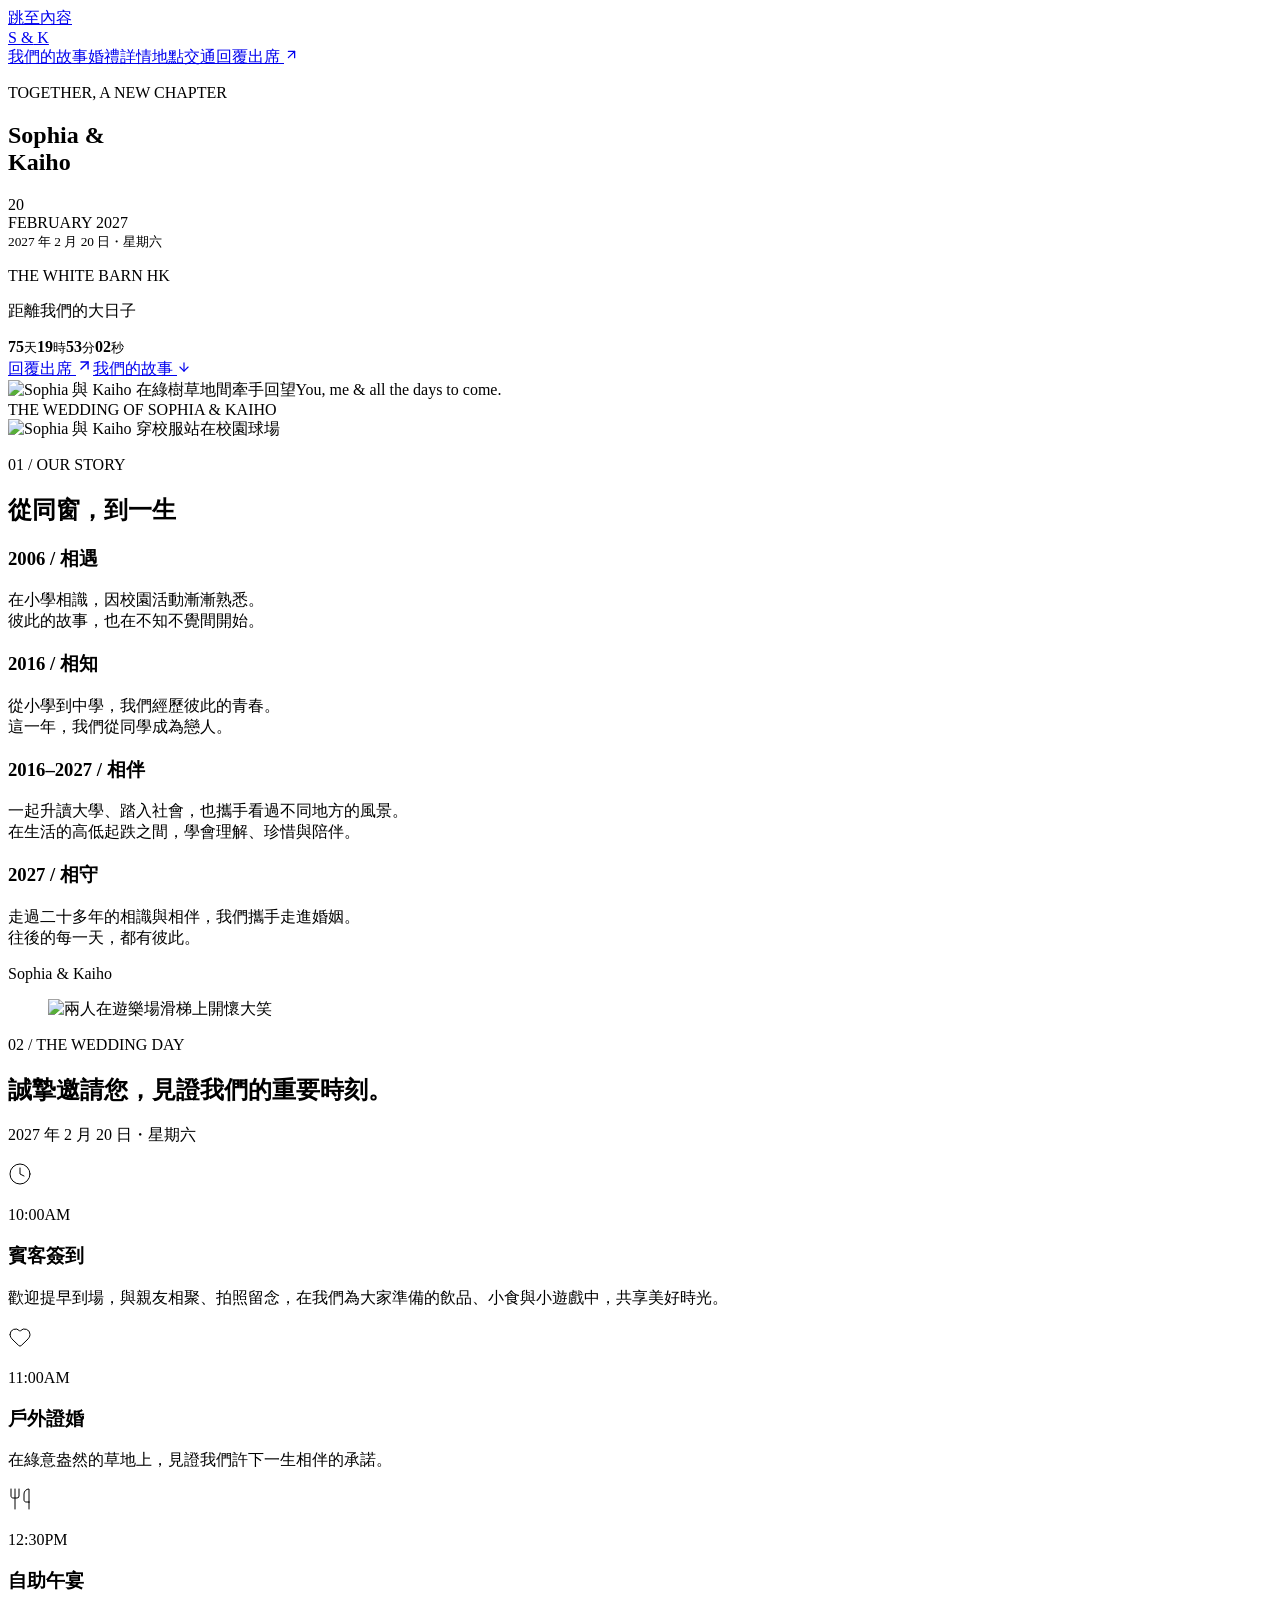
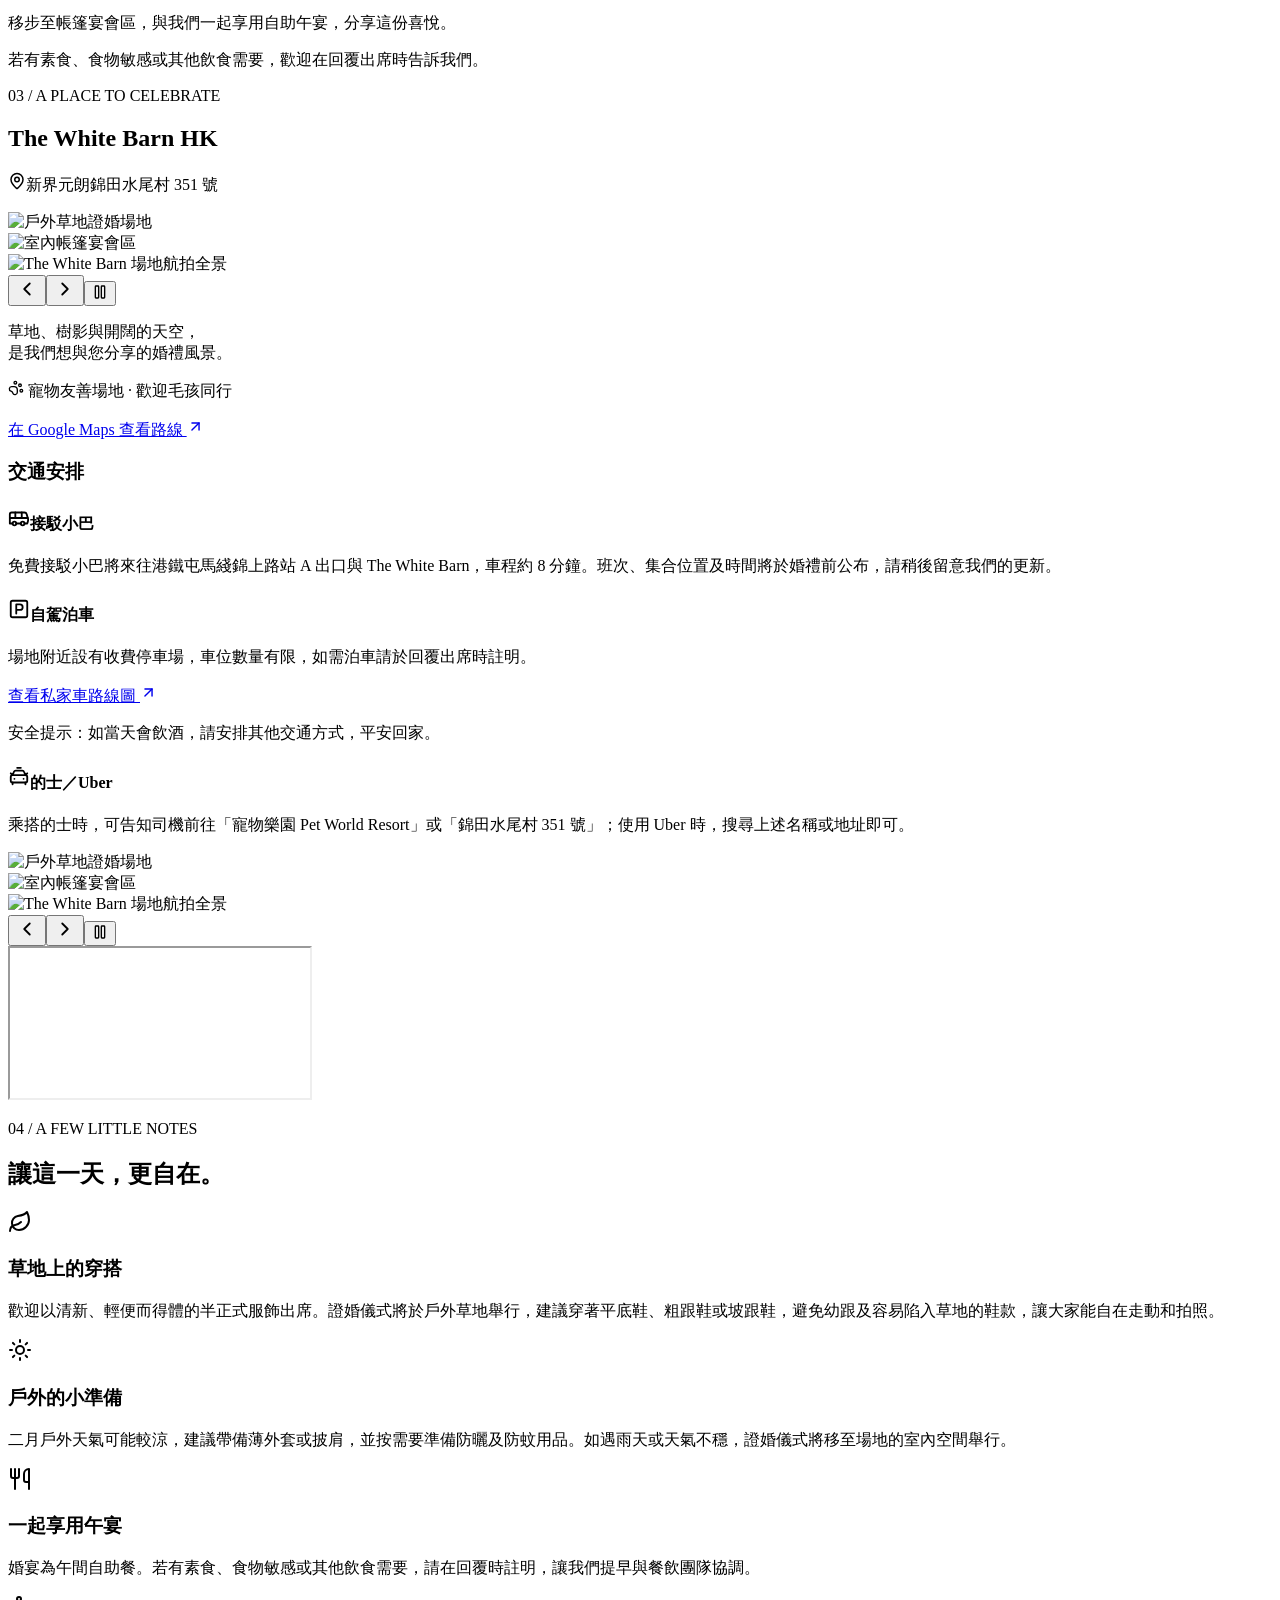
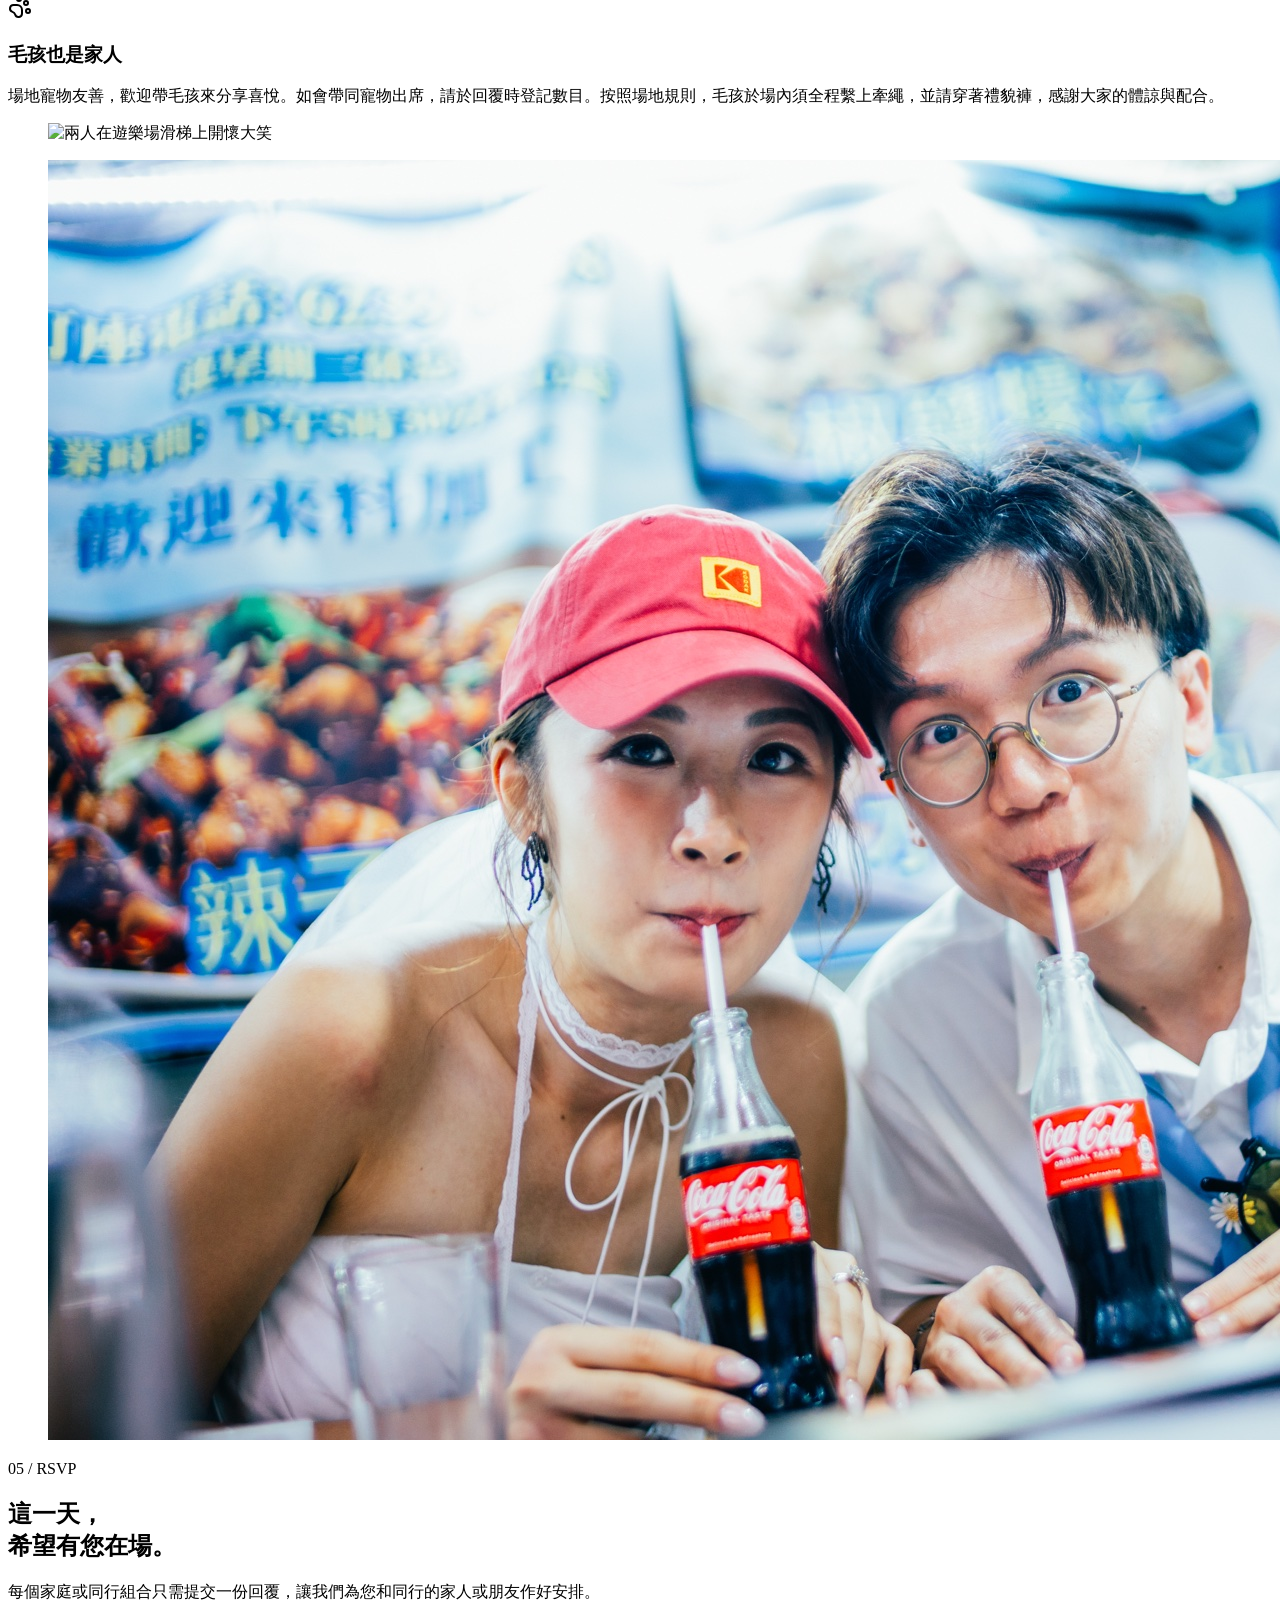
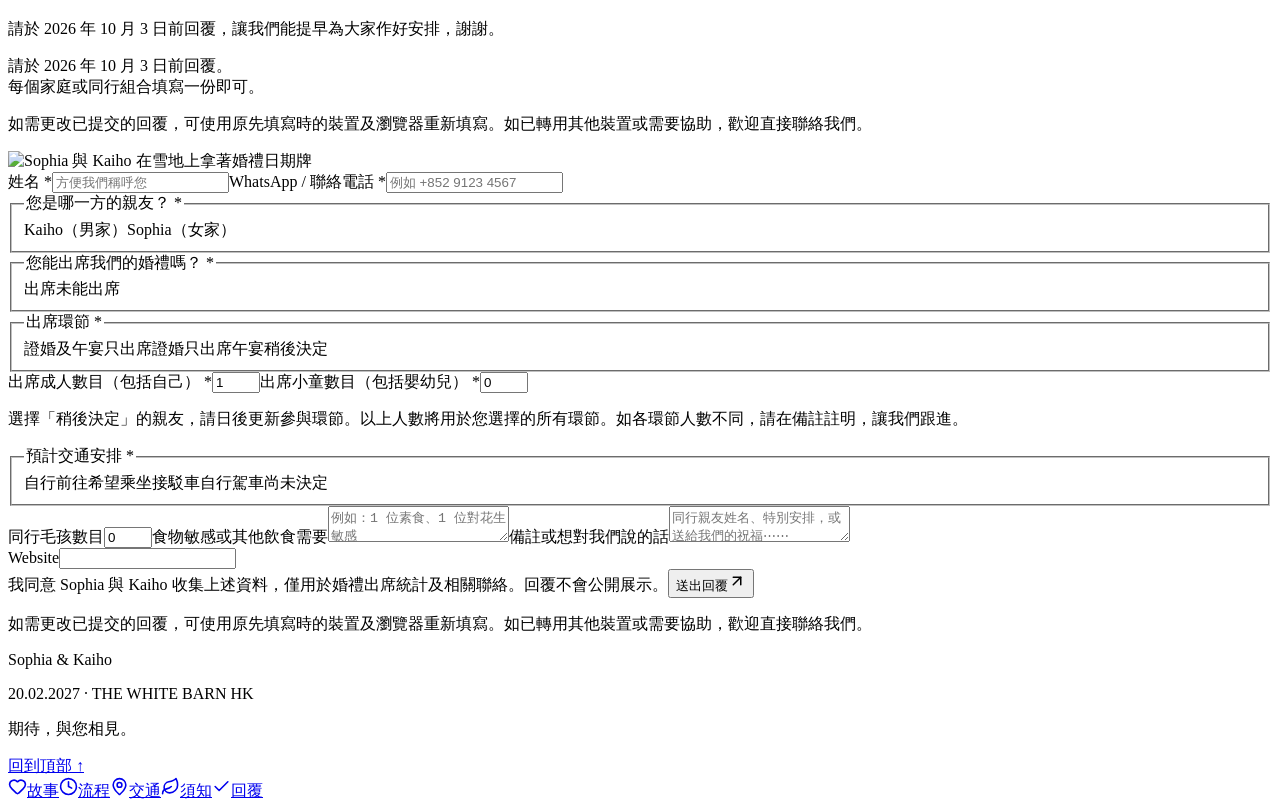
==== docs/index.html @ 18b5b3ac "Update RSVP deadline to October 3 and replace memories photo" ====
<!doctype html><html lang="zh-Hant"><head><meta charset="UTF-8"><meta name="viewport" content="width=device-width,initial-scale=1"><meta name="theme-color" content="#294f3d"><meta name="robots" content="noindex,nofollow"><title>Sophia & Kaiho｜2027.02.20 婚禮請柬</title><meta name="description" content="從同窗，到一生。2027年2月20日，誠邀您到 The White Barn HK 見證我們的幸福。上午10時簽到、11時草地證婚、12時30分自助午宴。"><meta property="og:type" content="website"><meta property="og:title" content="Sophia & Kaiho · We're getting married!"><meta property="og:description" content="2027.02.20｜The White Barn HK｜誠邀您見證我們的幸福，點此回覆出席。"><meta property="og:image" content="https://yeungkaiho.github.io/weddinginvitation_chatgpt/images/rsvp.jpg"><meta property="og:image:type" content="image/jpeg"><meta property="og:image:width" content="1600"><meta property="og:image:height" content="1066"><meta property="og:image:alt" content="Sophia 與 Kaiho 在草地上蹲著舉起婚禮日期牌"><meta name="twitter:card" content="summary_large_image"><meta name="twitter:image" content="https://yeungkaiho.github.io/weddinginvitation_chatgpt/images/rsvp.jpg"><meta property="og:url" content="https://yeungkaiho.github.io/weddinginvitation_chatgpt/"><link rel="icon" href="data:image/svg+xml,%3Csvg xmlns='http://www.w3.org/2000/svg' viewBox='0 0 64 64'%3E%3Crect width='64' height='64' rx='32' fill='%23294f3d'/%3E%3Ctext x='32' y='43' text-anchor='middle' fill='white' font-size='36' font-family='Georgia'%3E%26%3C/text%3E%3C/svg%3E">  <script type="module" crossorigin src="./assets/index-DJgmveE2.js"></script>
  <link rel="stylesheet" crossorigin href="./assets/index-DY7ZsFFm.css">
</head><body><div id="root"></div></body></html>
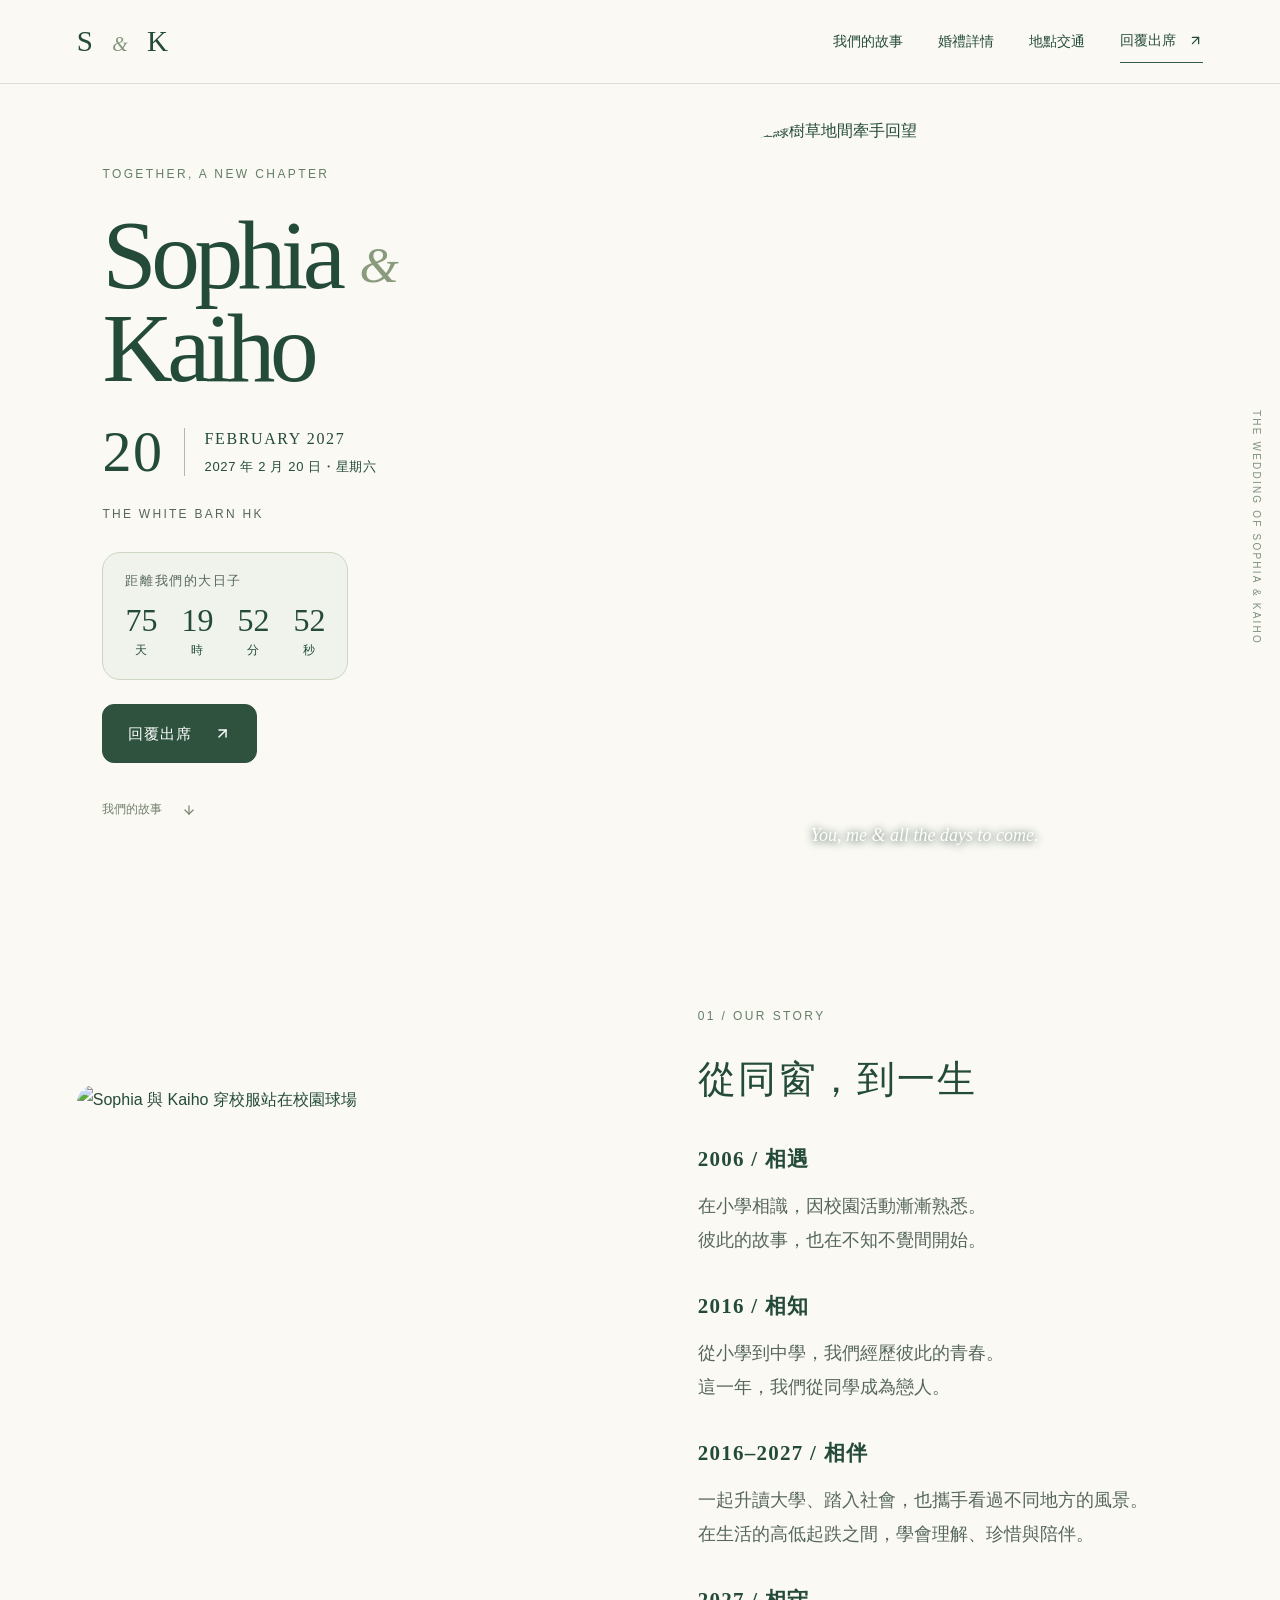
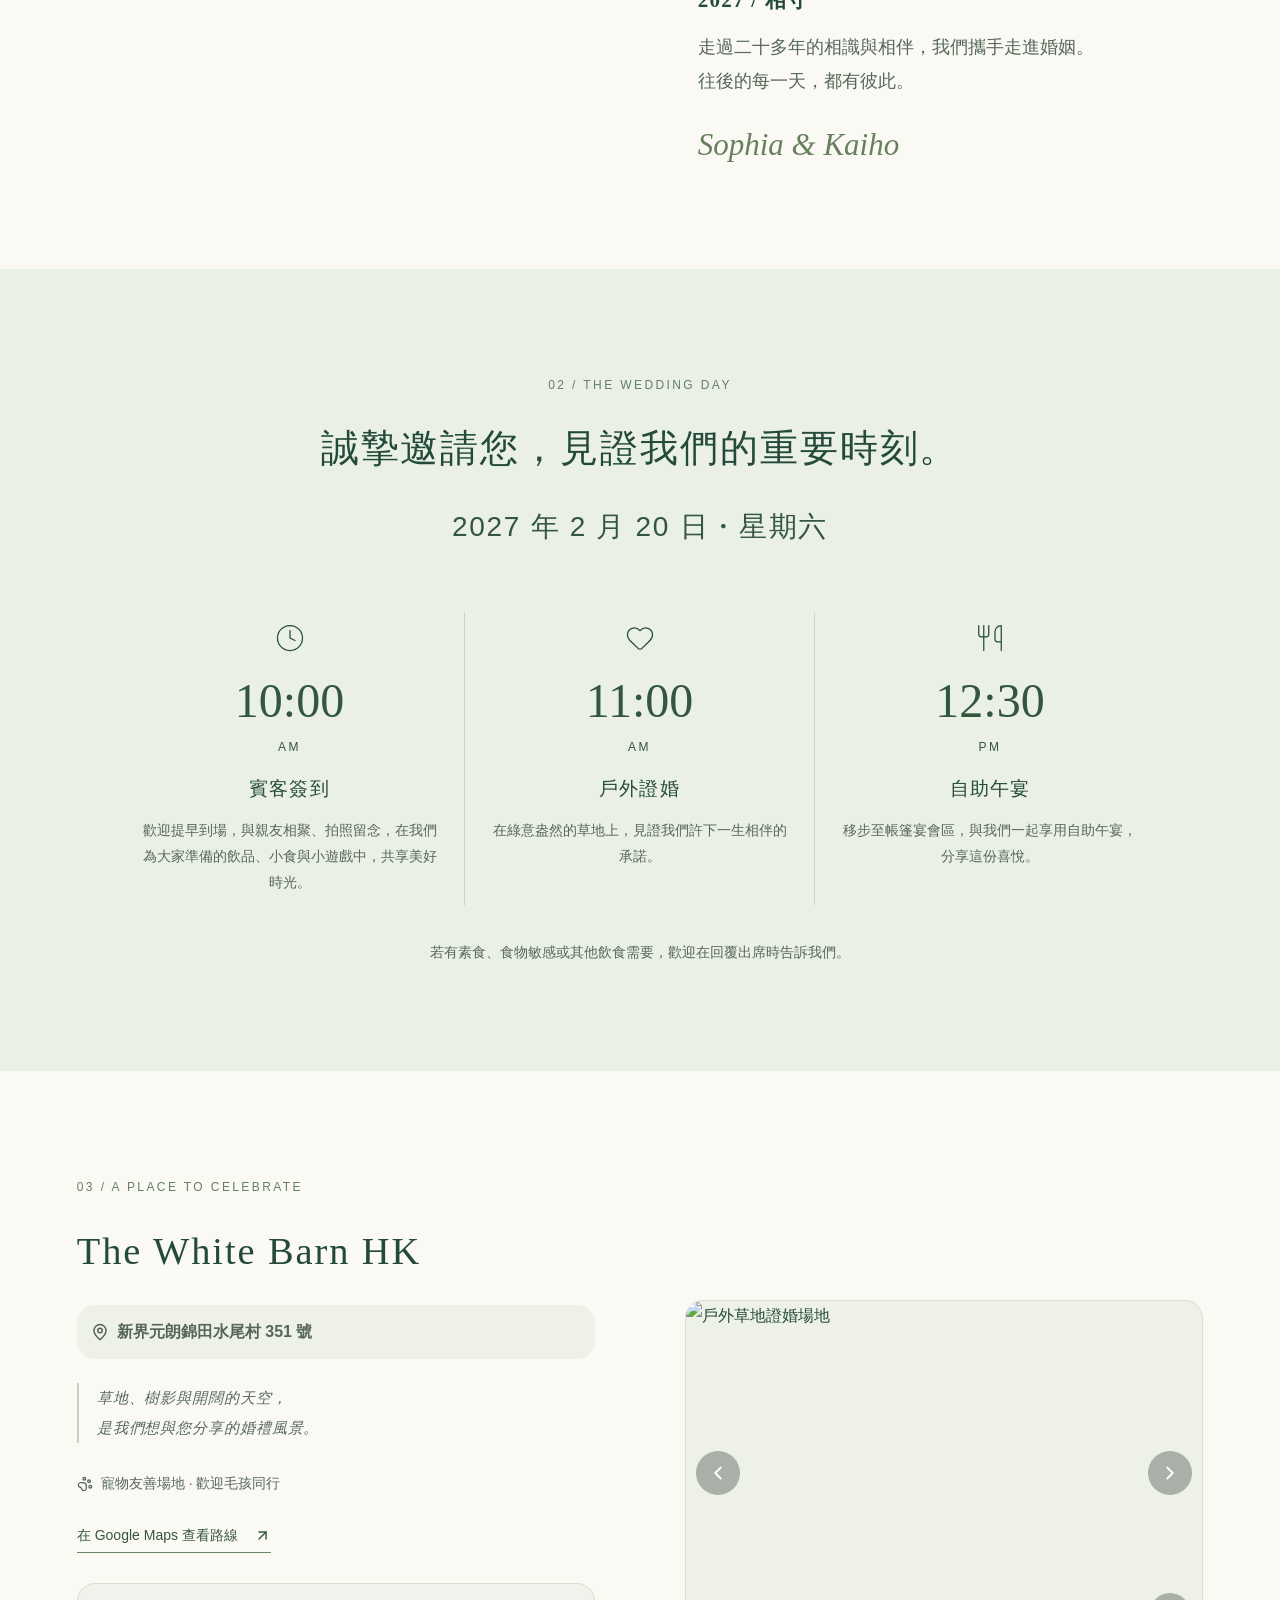
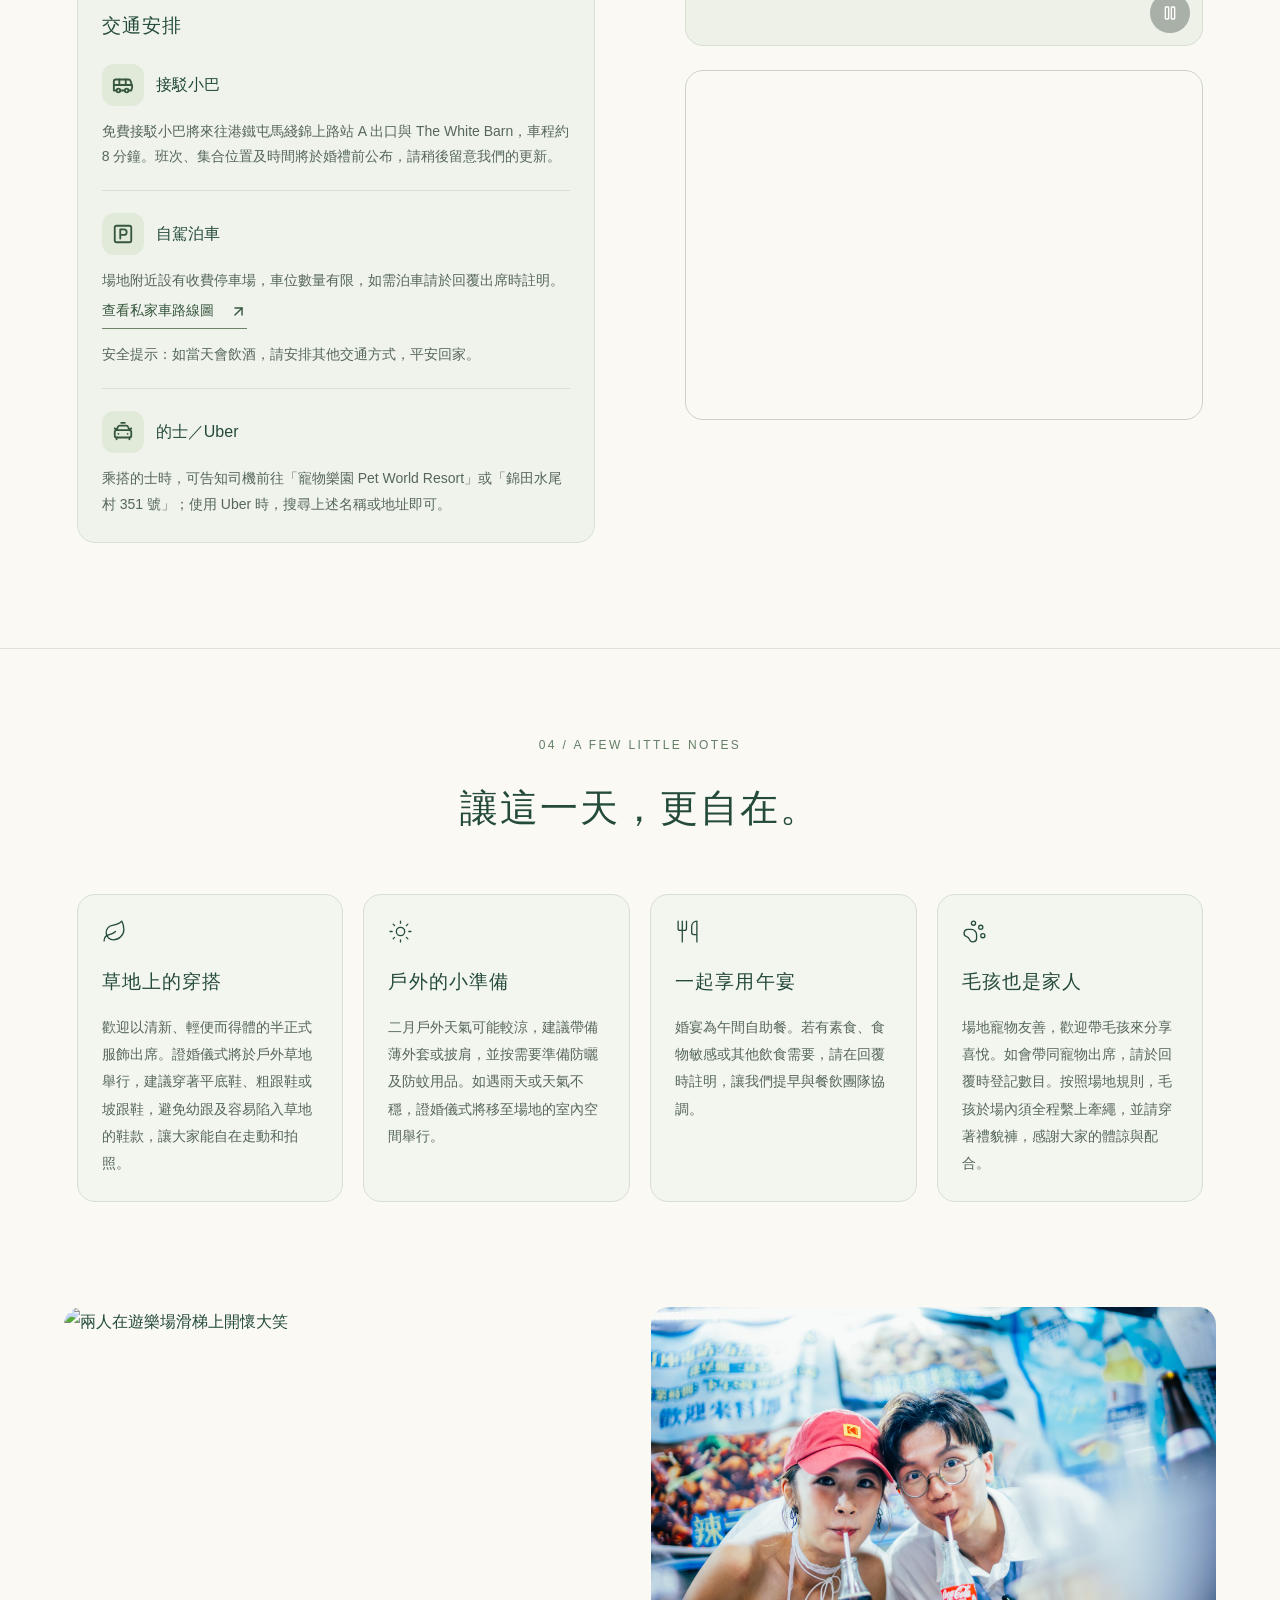
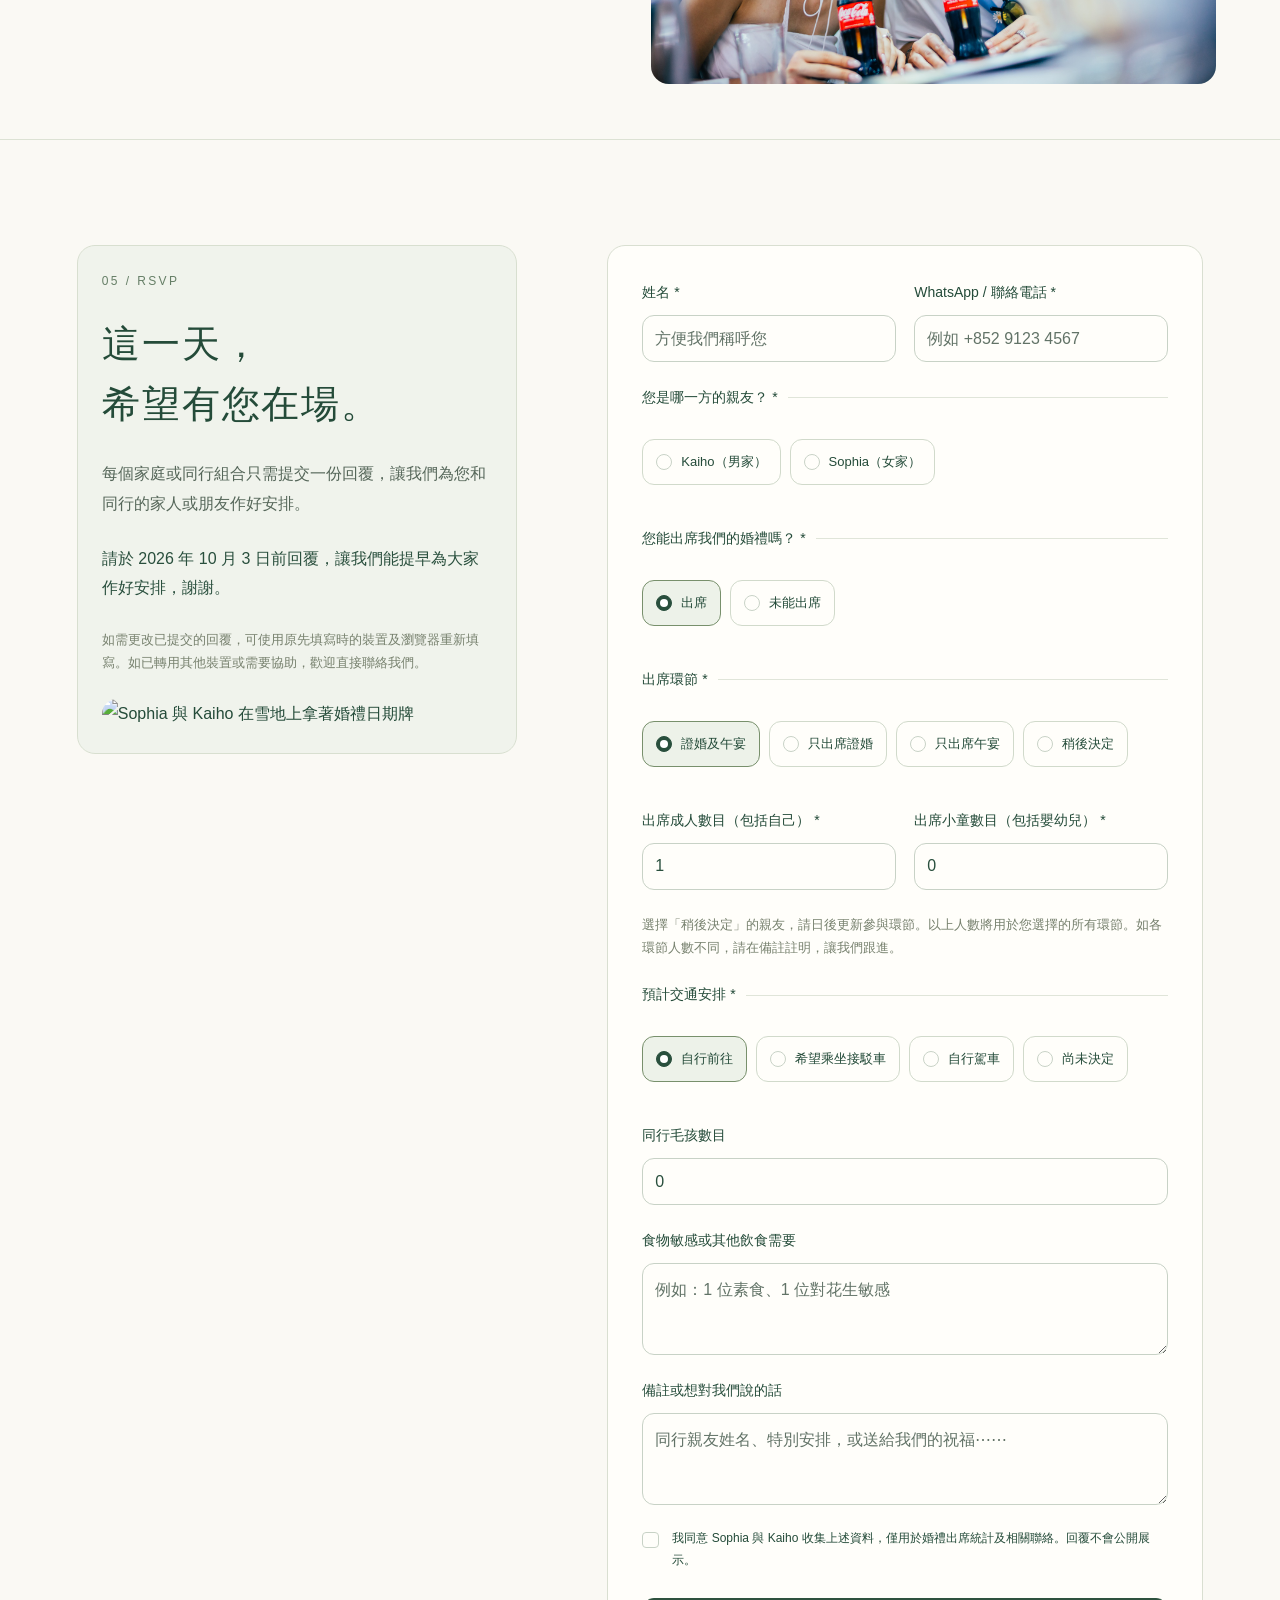
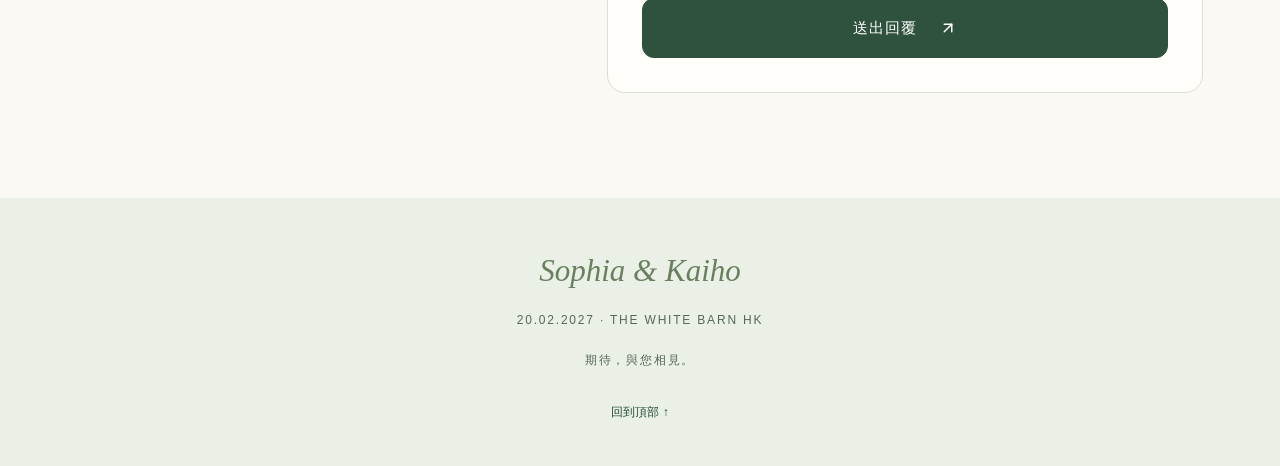
==== commit bedbdcb8: "Remove portrait-frame whitespace around landscape memories photo" ====
--- a/docs/index.html
+++ b/docs/index.html
@@ -1,3 +1,3 @@
-<!doctype html><html lang="zh-Hant"><head><meta charset="UTF-8"><meta name="viewport" content="width=device-width,initial-scale=1"><meta name="theme-color" content="#294f3d"><meta name="robots" content="noindex,nofollow"><title>Sophia & Kaiho｜2027.02.20 婚禮請柬</title><meta name="description" content="從同窗，到一生。2027年2月20日，誠邀您到 The White Barn HK 見證我們的幸福。上午10時簽到、11時草地證婚、12時30分自助午宴。"><meta property="og:type" content="website"><meta property="og:title" content="Sophia & Kaiho · We're getting married!"><meta property="og:description" content="2027.02.20｜The White Barn HK｜誠邀您見證我們的幸福，點此回覆出席。"><meta property="og:image" content="https://yeungkaiho.github.io/weddinginvitation_chatgpt/images/rsvp.jpg"><meta property="og:image:type" content="image/jpeg"><meta property="og:image:width" content="1600"><meta property="og:image:height" content="1066"><meta property="og:image:alt" content="Sophia 與 Kaiho 在草地上蹲著舉起婚禮日期牌"><meta name="twitter:card" content="summary_large_image"><meta name="twitter:image" content="https://yeungkaiho.github.io/weddinginvitation_chatgpt/images/rsvp.jpg"><meta property="og:url" content="https://yeungkaiho.github.io/weddinginvitation_chatgpt/"><link rel="icon" href="data:image/svg+xml,%3Csvg xmlns='http://www.w3.org/2000/svg' viewBox='0 0 64 64'%3E%3Crect width='64' height='64' rx='32' fill='%23294f3d'/%3E%3Ctext x='32' y='43' text-anchor='middle' fill='white' font-size='36' font-family='Georgia'%3E%26%3C/text%3E%3C/svg%3E">  <script type="module" crossorigin src="./assets/index-DJgmveE2.js"></script>
-  <link rel="stylesheet" crossorigin href="./assets/index-DY7ZsFFm.css">
+<!doctype html><html lang="zh-Hant"><head><meta charset="UTF-8"><meta name="viewport" content="width=device-width,initial-scale=1"><meta name="theme-color" content="#294f3d"><meta name="robots" content="noindex,nofollow"><title>Sophia & Kaiho｜2027.02.20 婚禮請柬</title><meta name="description" content="從同窗，到一生。2027年2月20日，誠邀您到 The White Barn HK 見證我們的幸福。上午10時簽到、11時草地證婚、12時30分自助午宴。"><meta property="og:type" content="website"><meta property="og:title" content="Sophia & Kaiho · We're getting married!"><meta property="og:description" content="2027.02.20｜The White Barn HK｜誠邀您見證我們的幸福，點此回覆出席。"><meta property="og:image" content="https://yeungkaiho.github.io/weddinginvitation_chatgpt/images/rsvp.jpg"><meta property="og:image:type" content="image/jpeg"><meta property="og:image:width" content="1600"><meta property="og:image:height" content="1066"><meta property="og:image:alt" content="Sophia 與 Kaiho 在草地上蹲著舉起婚禮日期牌"><meta name="twitter:card" content="summary_large_image"><meta name="twitter:image" content="https://yeungkaiho.github.io/weddinginvitation_chatgpt/images/rsvp.jpg"><meta property="og:url" content="https://yeungkaiho.github.io/weddinginvitation_chatgpt/"><link rel="icon" href="data:image/svg+xml,%3Csvg xmlns='http://www.w3.org/2000/svg' viewBox='0 0 64 64'%3E%3Crect width='64' height='64' rx='32' fill='%23294f3d'/%3E%3Ctext x='32' y='43' text-anchor='middle' fill='white' font-size='36' font-family='Georgia'%3E%26%3C/text%3E%3C/svg%3E">  <script type="module" crossorigin src="./assets/index-BQt2JLcY.js"></script>
+  <link rel="stylesheet" crossorigin href="./assets/index-CYnV22xE.css">
 </head><body><div id="root"></div></body></html>
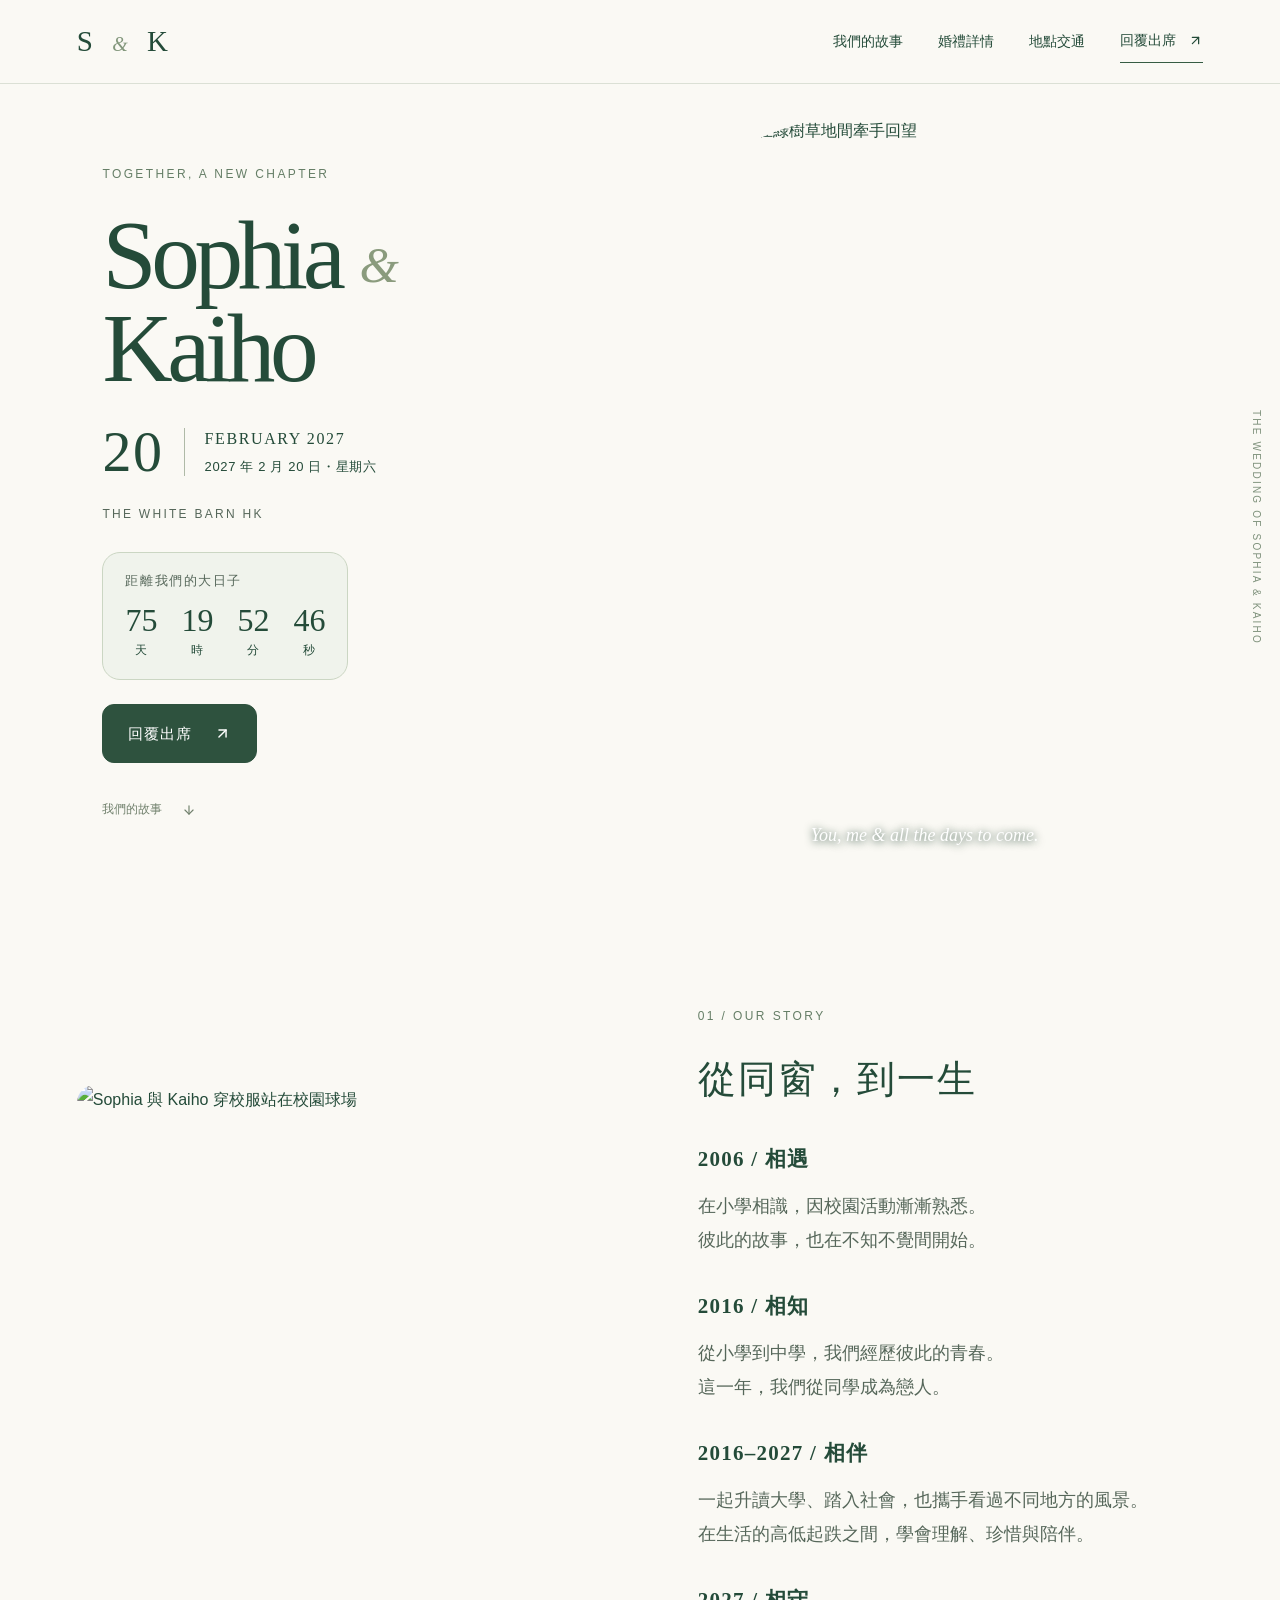
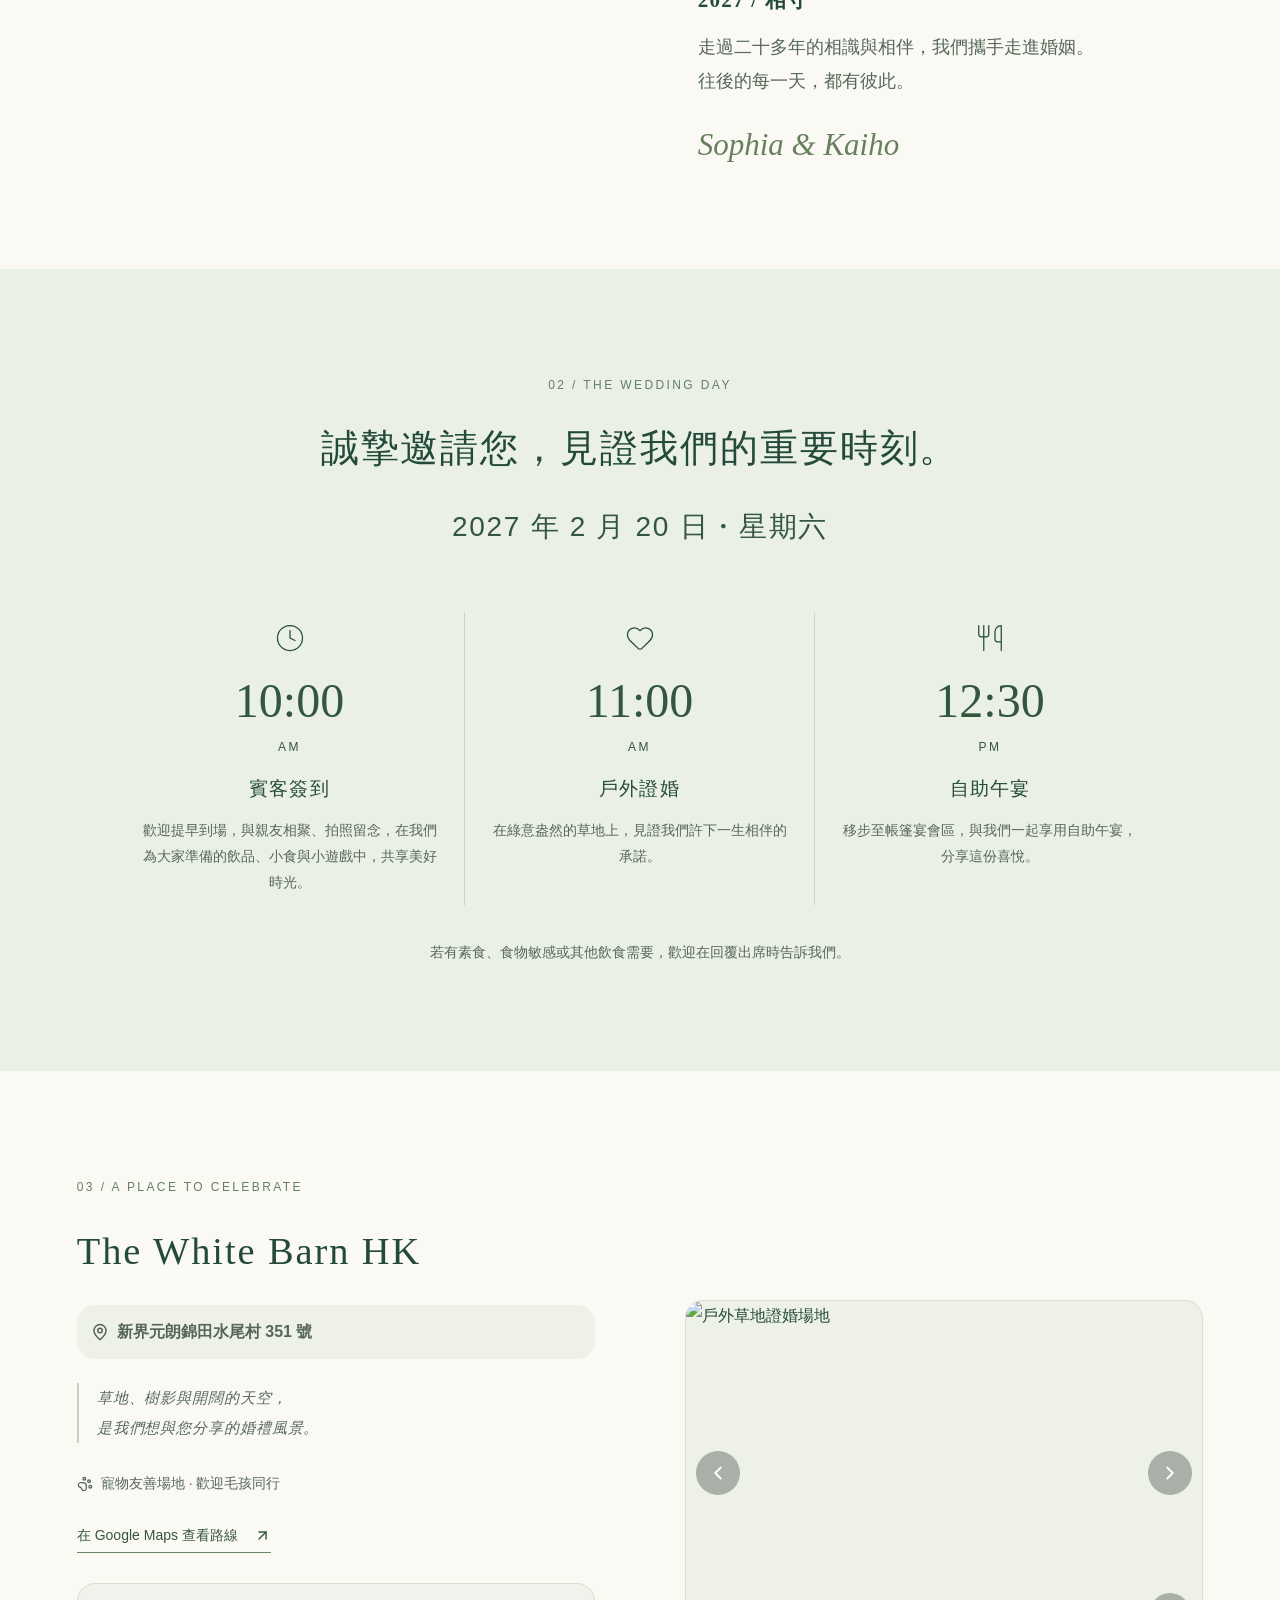
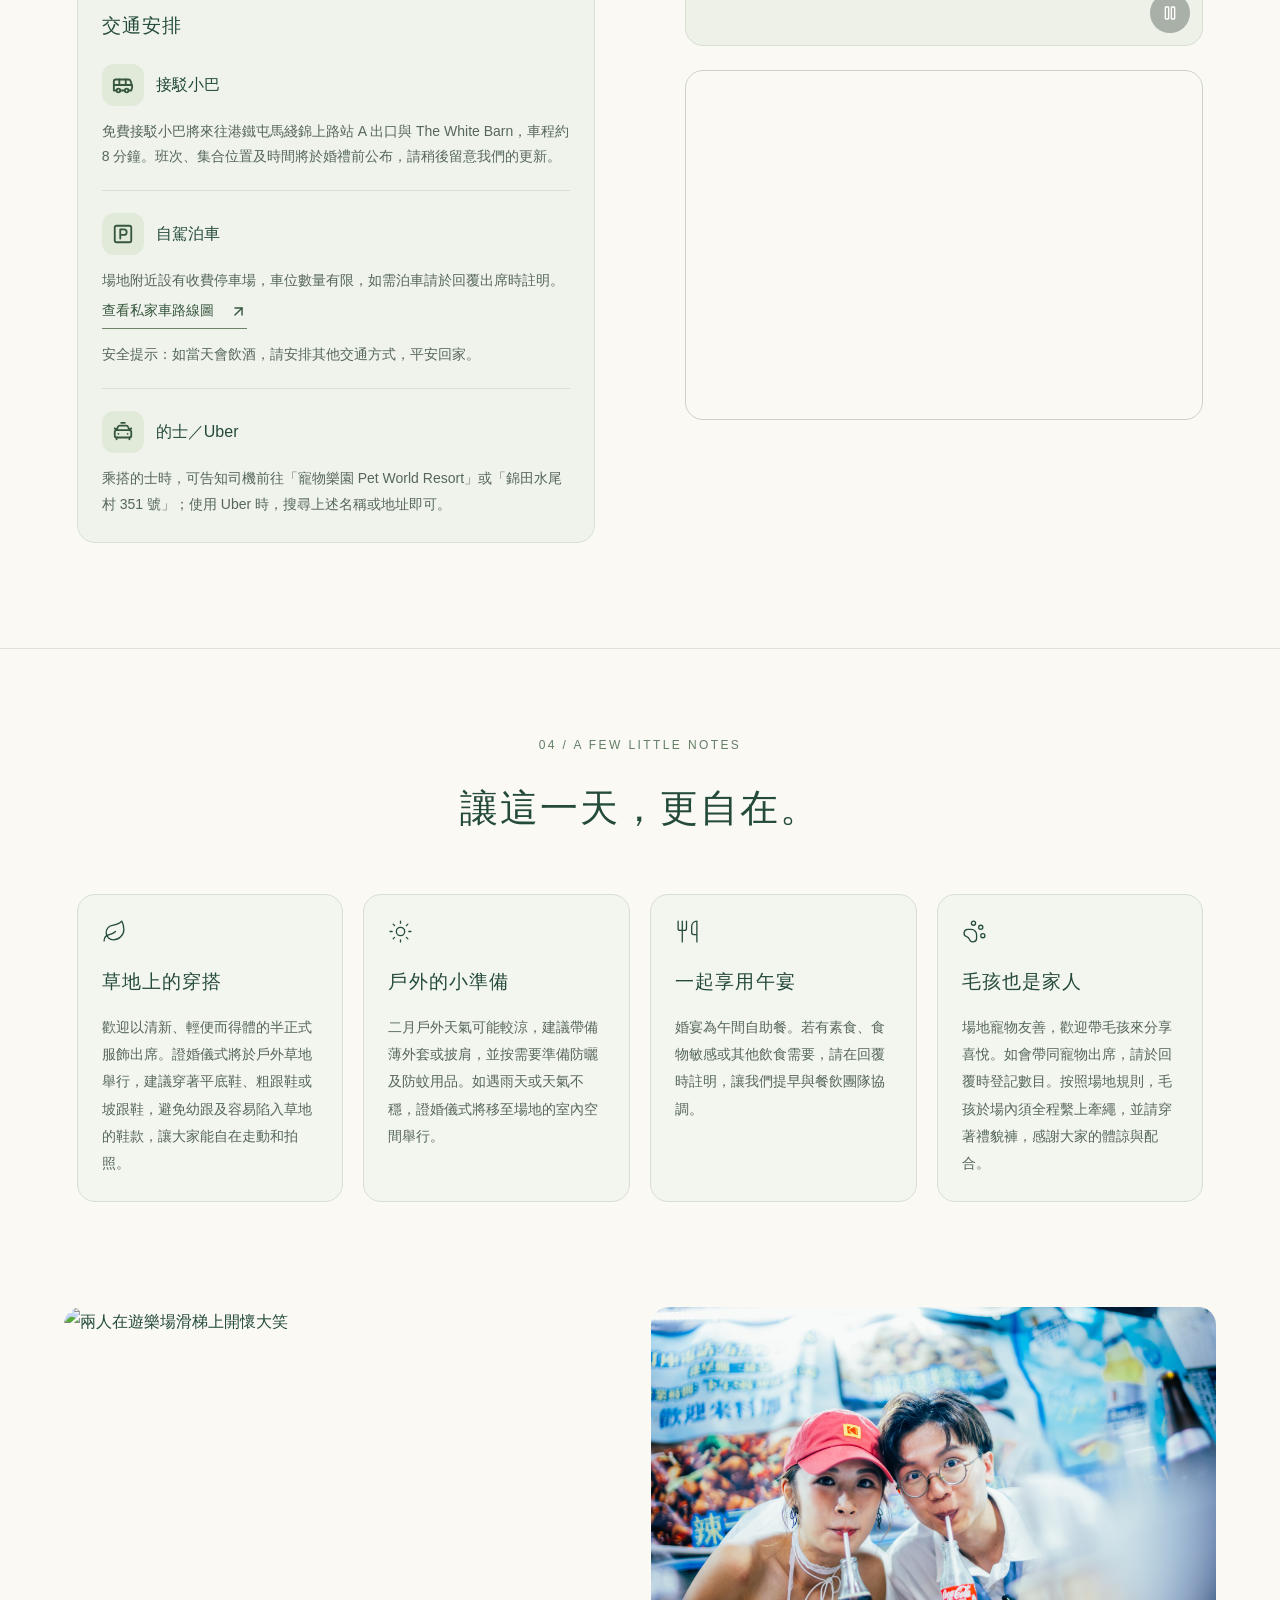
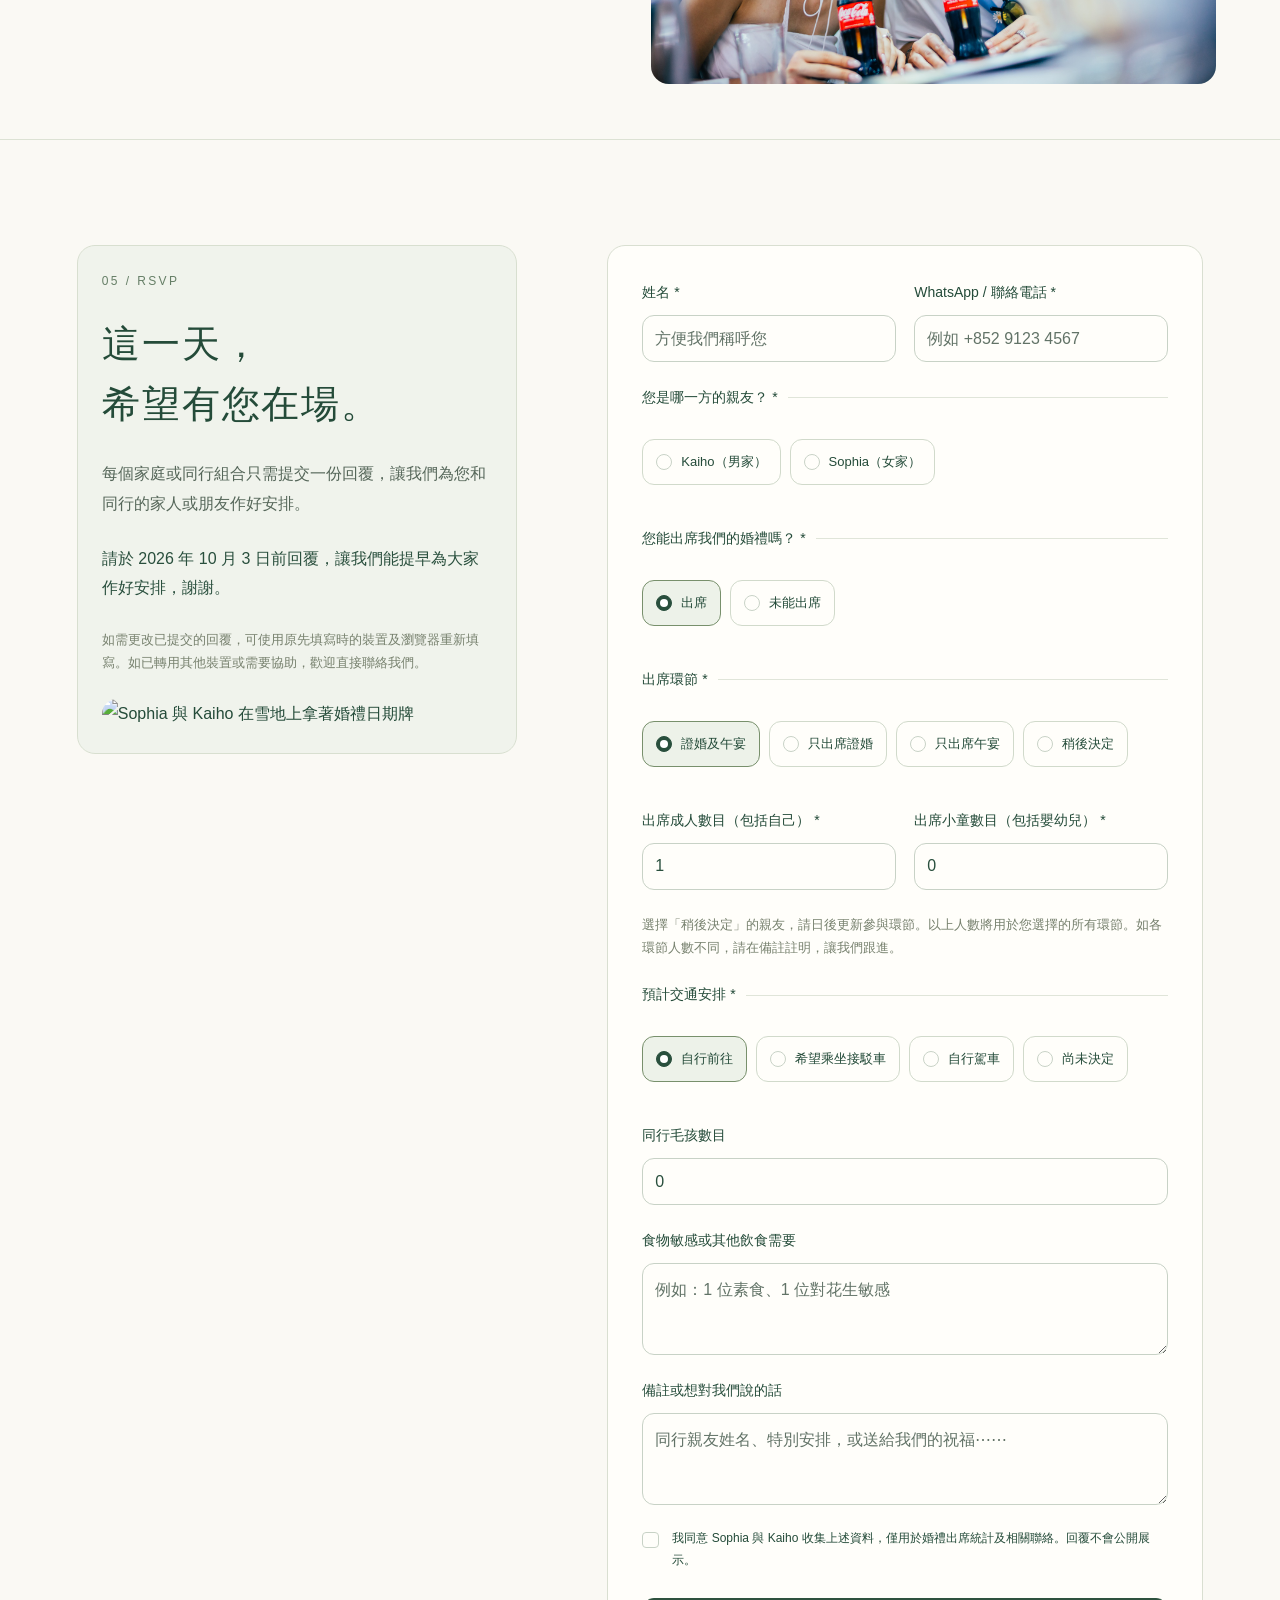
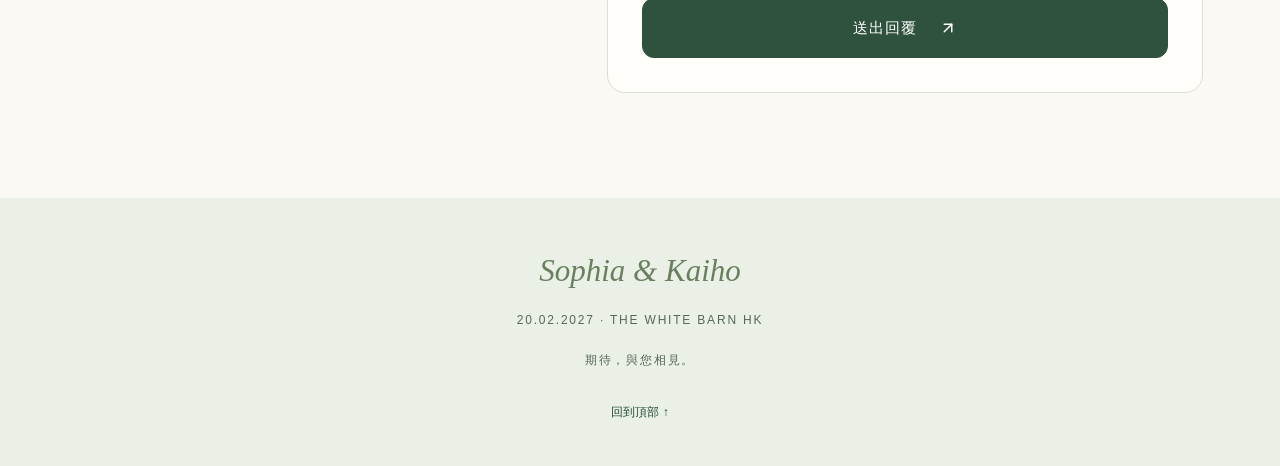
==== commit 283bfd96: "Set sharing preview photo and update metadata to renamed site URL" ====
--- a/docs/index.html
+++ b/docs/index.html
@@ -1,3 +1,3 @@
-<!doctype html><html lang="zh-Hant"><head><meta charset="UTF-8"><meta name="viewport" content="width=device-width,initial-scale=1"><meta name="theme-color" content="#294f3d"><meta name="robots" content="noindex,nofollow"><title>Sophia & Kaiho｜2027.02.20 婚禮請柬</title><meta name="description" content="從同窗，到一生。2027年2月20日，誠邀您到 The White Barn HK 見證我們的幸福。上午10時簽到、11時草地證婚、12時30分自助午宴。"><meta property="og:type" content="website"><meta property="og:title" content="Sophia & Kaiho · We're getting married!"><meta property="og:description" content="2027.02.20｜The White Barn HK｜誠邀您見證我們的幸福，點此回覆出席。"><meta property="og:image" content="https://yeungkaiho.github.io/weddinginvitation_chatgpt/images/rsvp.jpg"><meta property="og:image:type" content="image/jpeg"><meta property="og:image:width" content="1600"><meta property="og:image:height" content="1066"><meta property="og:image:alt" content="Sophia 與 Kaiho 在草地上蹲著舉起婚禮日期牌"><meta name="twitter:card" content="summary_large_image"><meta name="twitter:image" content="https://yeungkaiho.github.io/weddinginvitation_chatgpt/images/rsvp.jpg"><meta property="og:url" content="https://yeungkaiho.github.io/weddinginvitation_chatgpt/"><link rel="icon" href="data:image/svg+xml,%3Csvg xmlns='http://www.w3.org/2000/svg' viewBox='0 0 64 64'%3E%3Crect width='64' height='64' rx='32' fill='%23294f3d'/%3E%3Ctext x='32' y='43' text-anchor='middle' fill='white' font-size='36' font-family='Georgia'%3E%26%3C/text%3E%3C/svg%3E">  <script type="module" crossorigin src="./assets/index-BQt2JLcY.js"></script>
+<!doctype html><html lang="zh-Hant"><head><meta charset="UTF-8"><meta name="viewport" content="width=device-width,initial-scale=1"><meta name="theme-color" content="#294f3d"><meta name="robots" content="noindex,nofollow"><title>Sophia & Kaiho｜2027.02.20 婚禮請柬</title><meta name="description" content="從同窗，到一生。2027年2月20日，誠邀您到 The White Barn HK 見證我們的幸福。上午10時簽到、11時草地證婚、12時30分自助午宴。"><meta property="og:type" content="website"><meta property="og:title" content="Sophia & Kaiho · We're getting married!"><meta property="og:description" content="2027.02.20｜The White Barn HK｜誠邀您見證我們的幸福，點此回覆出席。"><meta property="og:image" content="https://yeungkaiho.github.io/sophiakaiho_wedding/images/share-img-227.jpg"><meta property="og:image:type" content="image/jpeg"><meta property="og:image:width" content="1200"><meta property="og:image:height" content="800"><meta property="og:image:alt" content="Sophia 與 Kaiho 在草地上蹲著舉起婚禮日期牌"><meta name="twitter:card" content="summary_large_image"><meta name="twitter:image" content="https://yeungkaiho.github.io/sophiakaiho_wedding/images/share-img-227.jpg"><meta property="og:url" content="https://yeungkaiho.github.io/sophiakaiho_wedding/"><link rel="icon" href="data:image/svg+xml,%3Csvg xmlns='http://www.w3.org/2000/svg' viewBox='0 0 64 64'%3E%3Crect width='64' height='64' rx='32' fill='%23294f3d'/%3E%3Ctext x='32' y='43' text-anchor='middle' fill='white' font-size='36' font-family='Georgia'%3E%26%3C/text%3E%3C/svg%3E">  <script type="module" crossorigin src="./assets/index-BQt2JLcY.js"></script>
   <link rel="stylesheet" crossorigin href="./assets/index-CYnV22xE.css">
 </head><body><div id="root"></div></body></html>
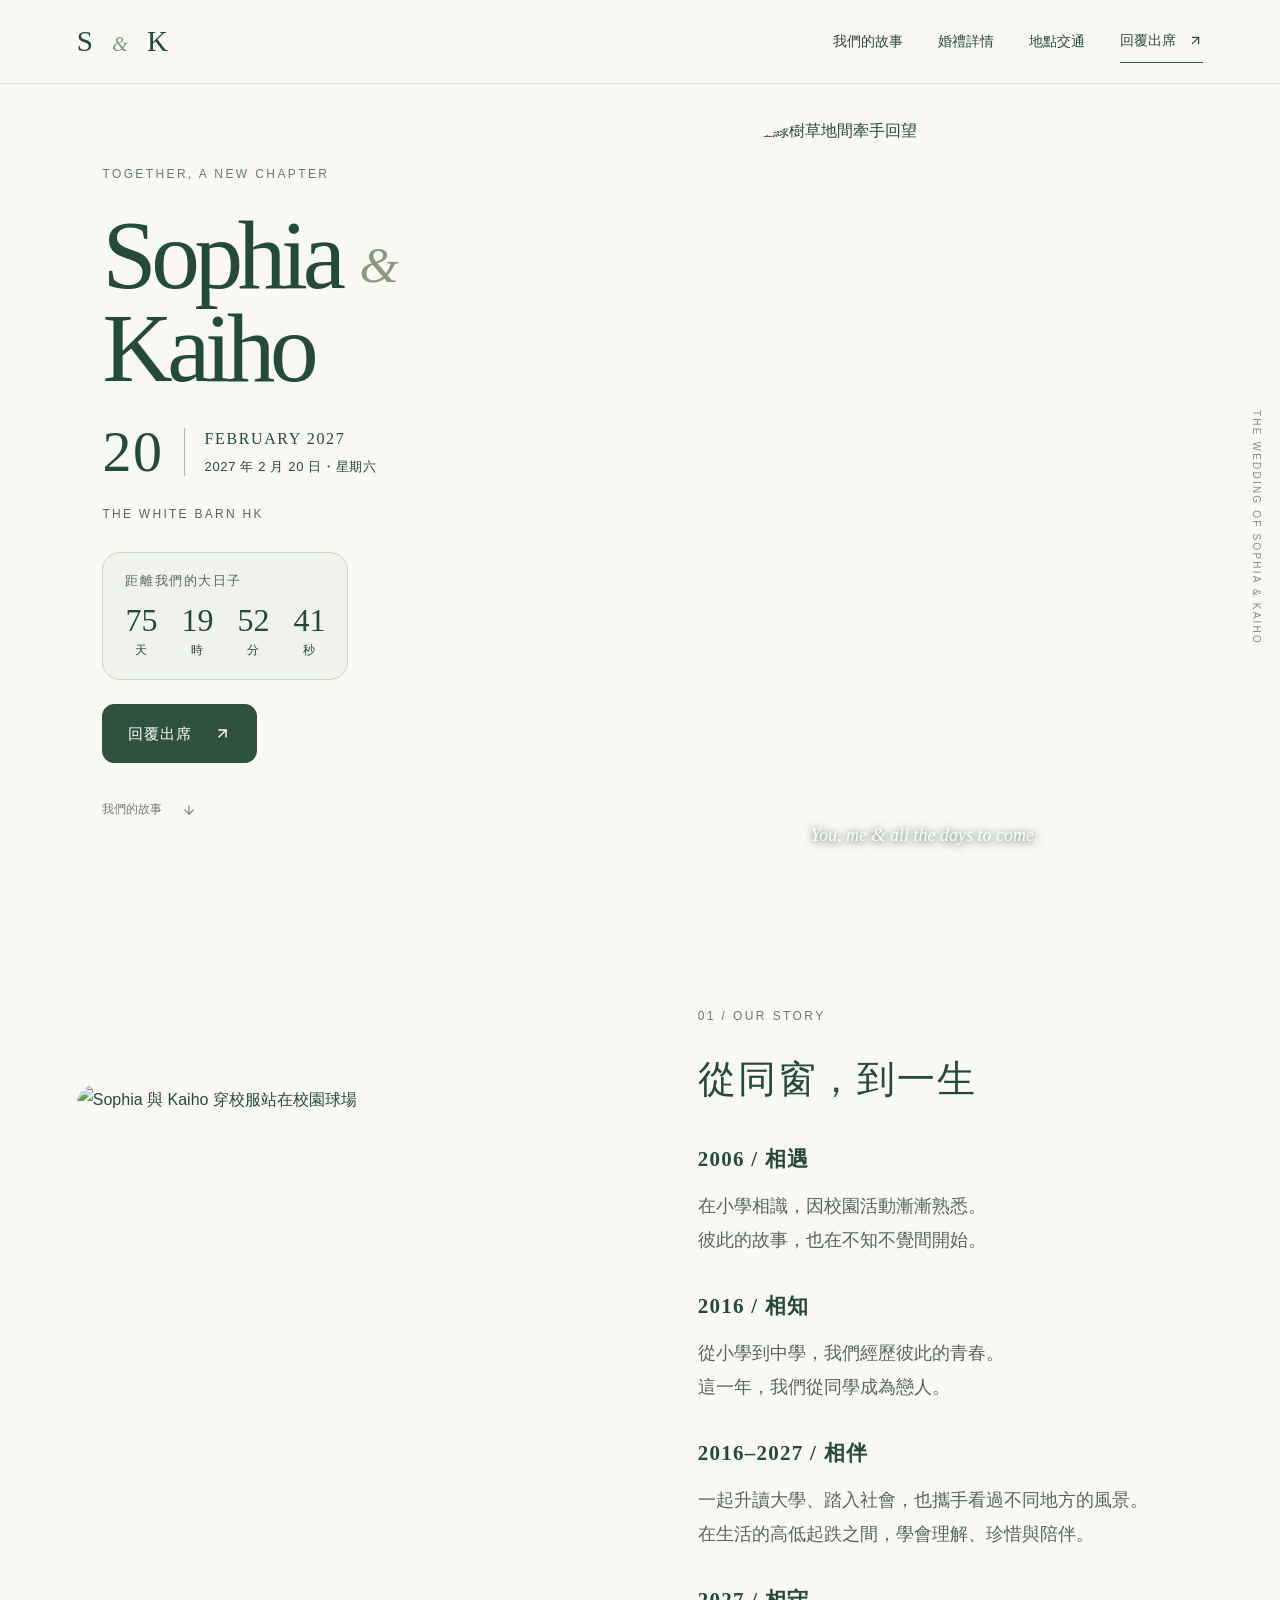
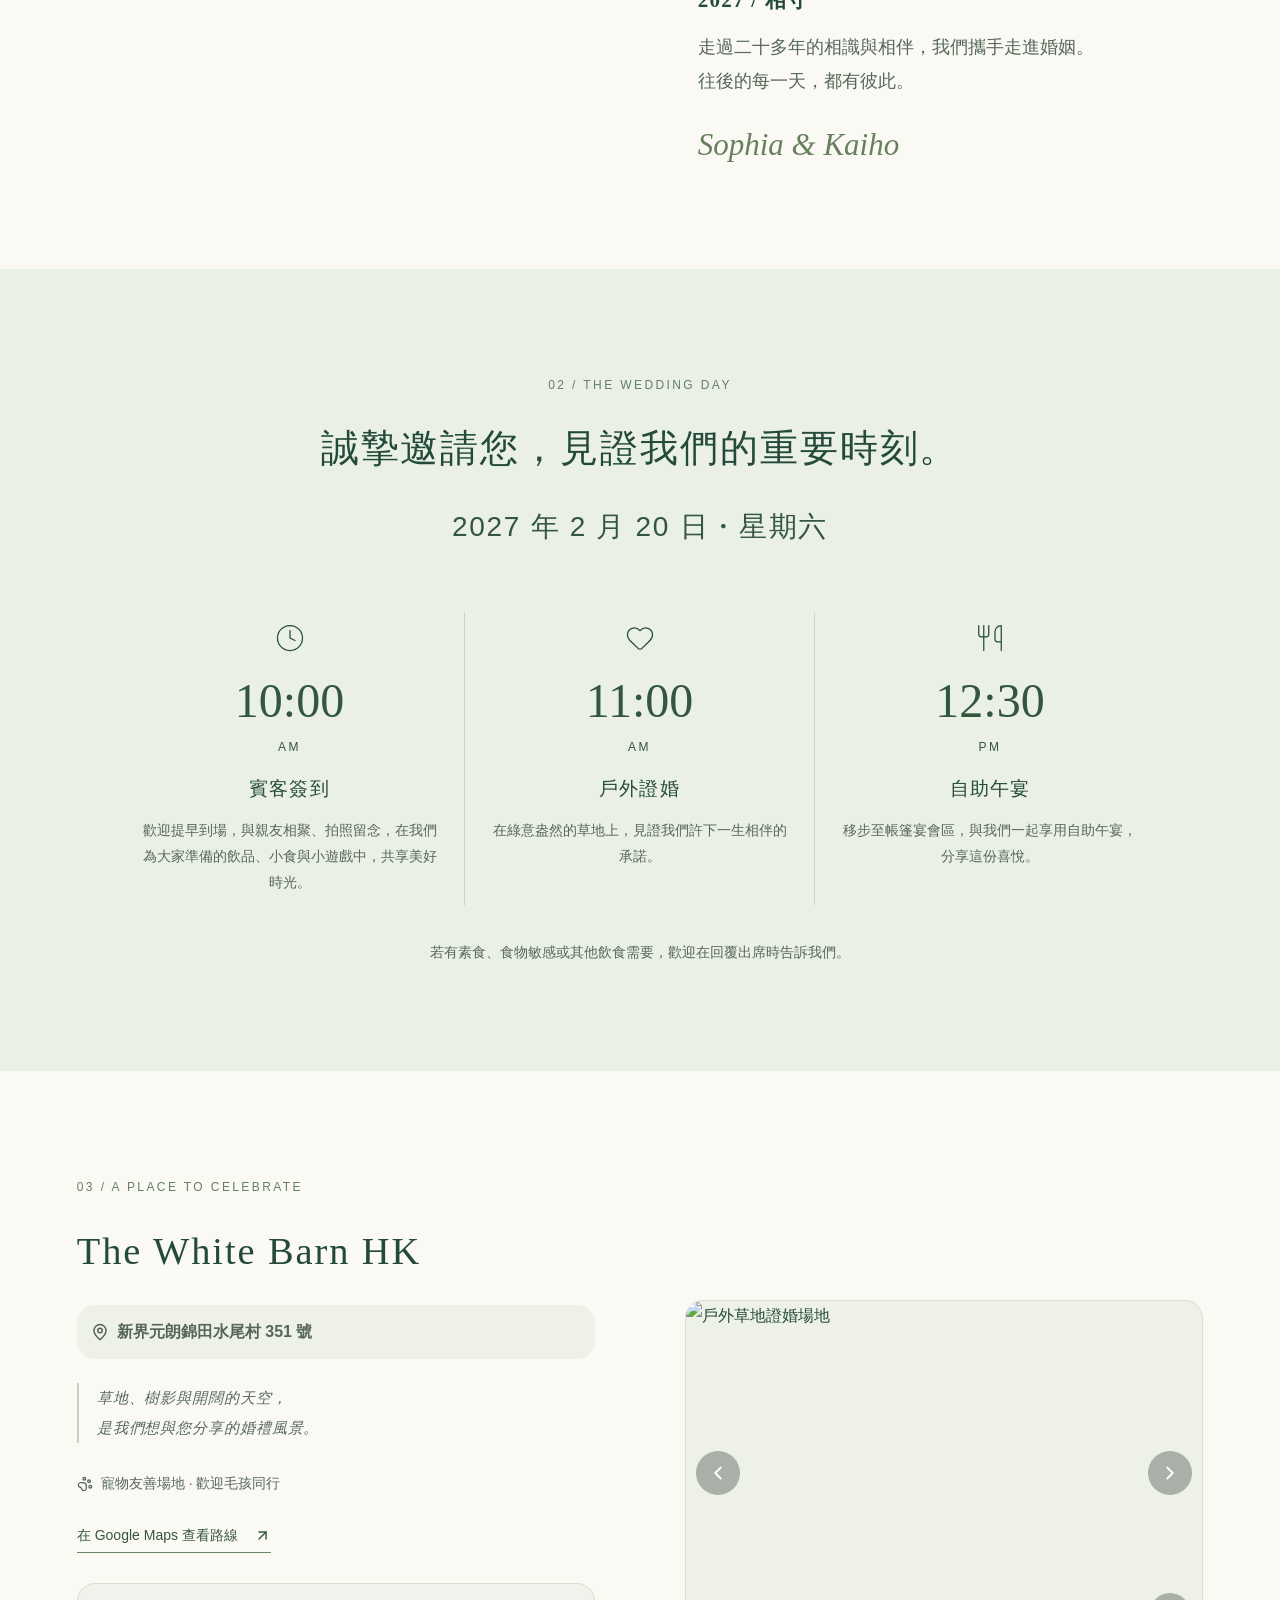
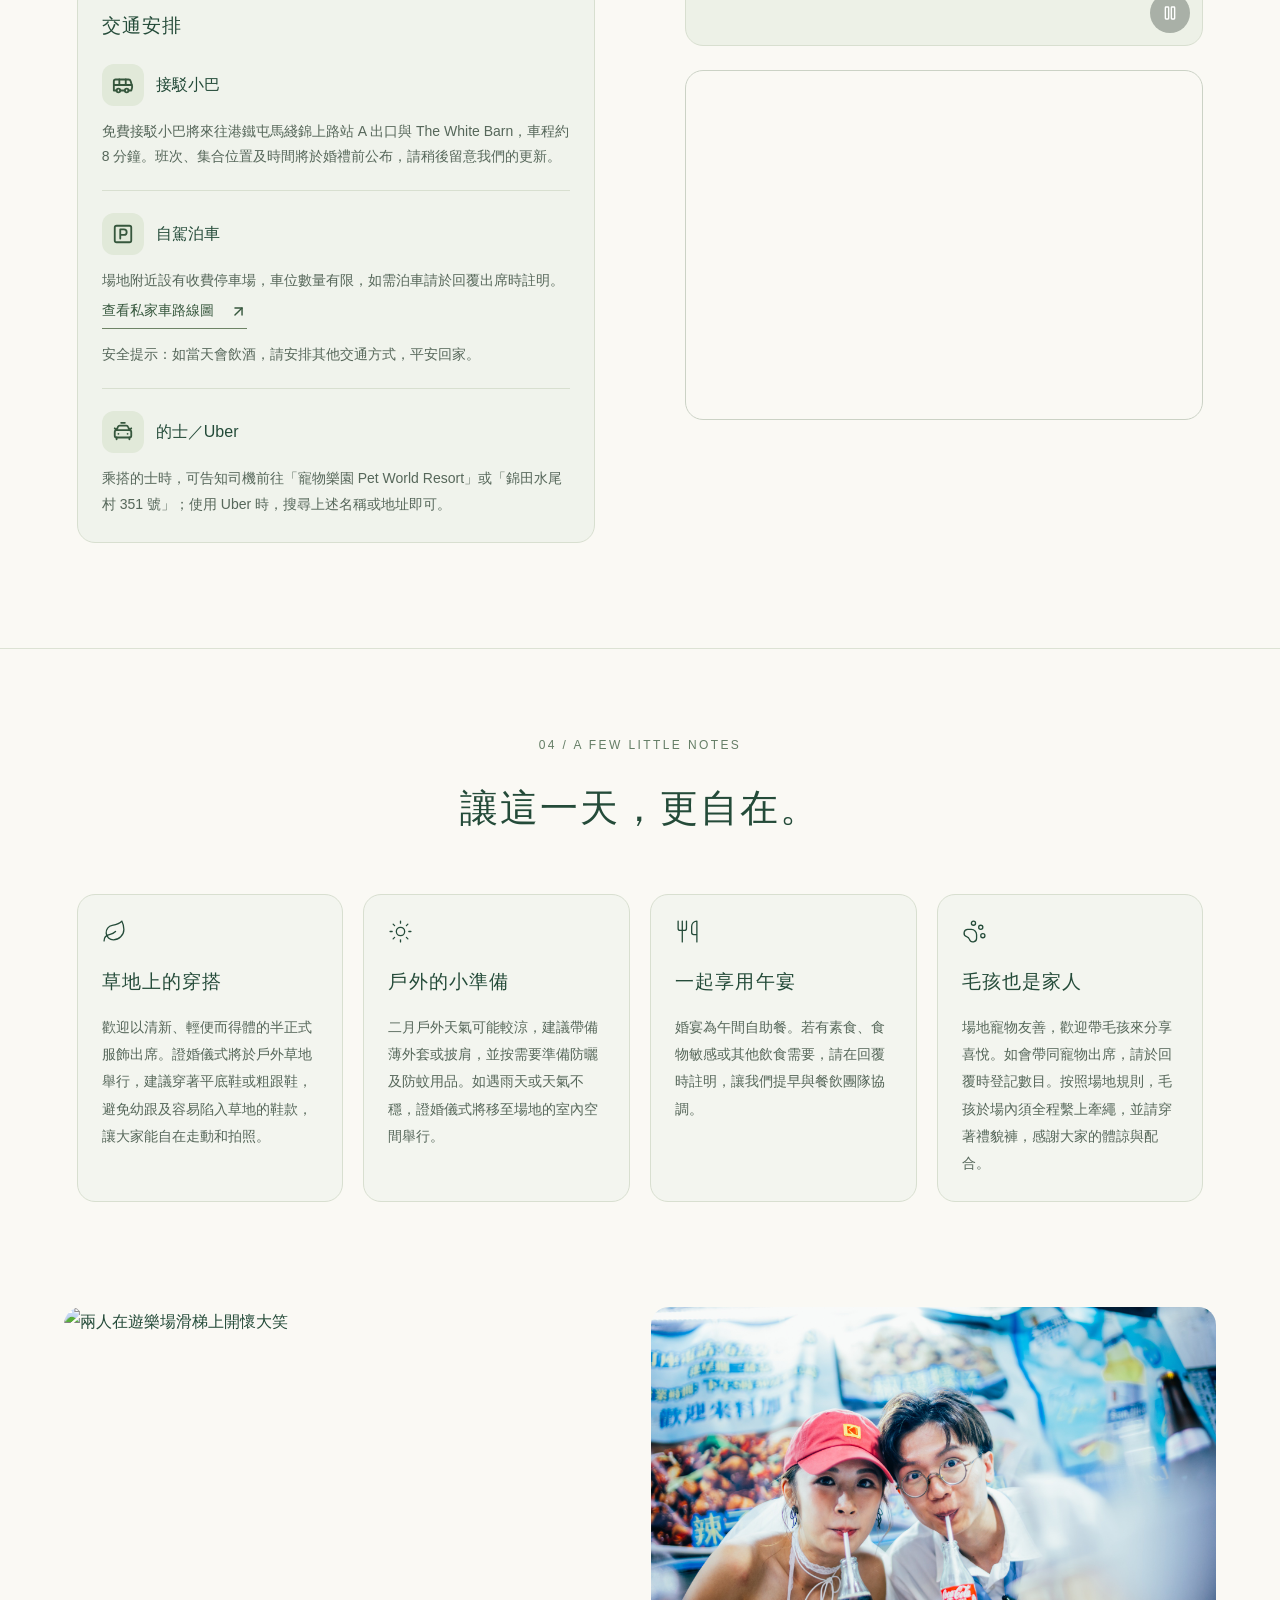
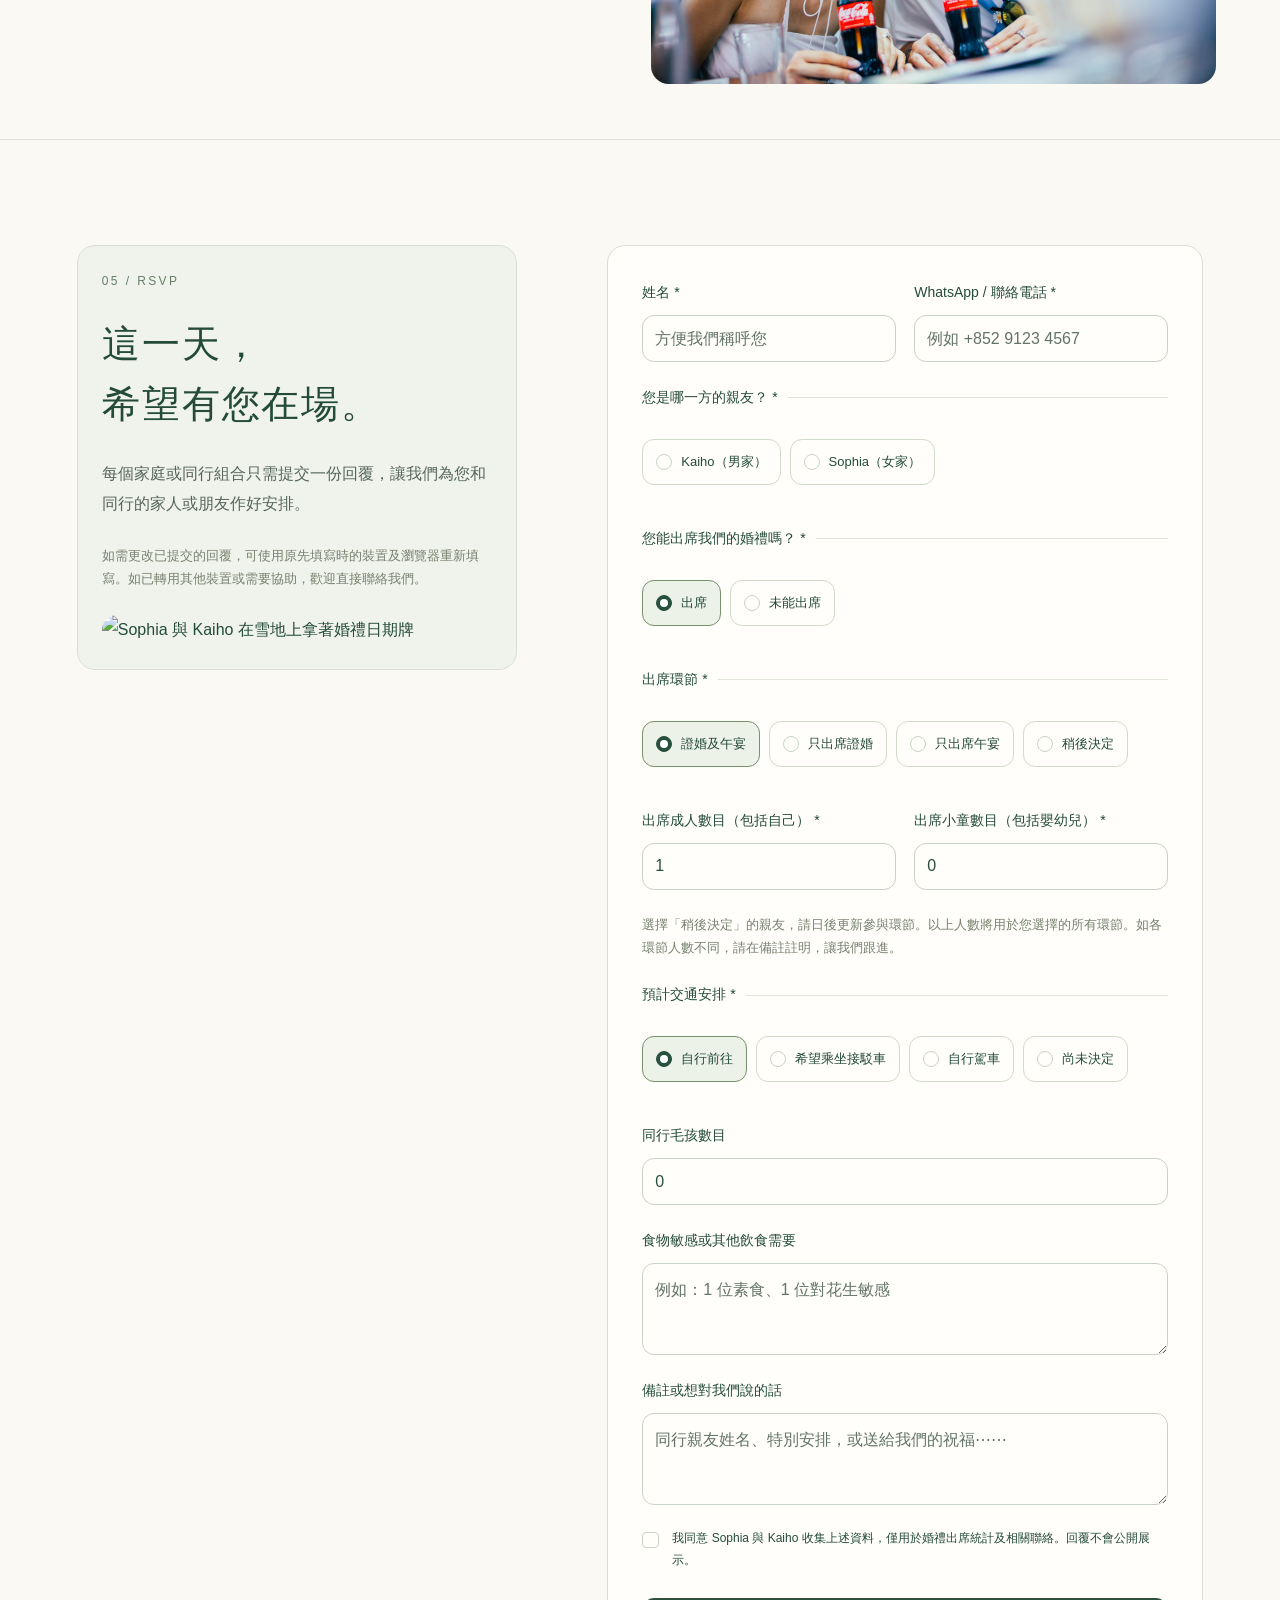
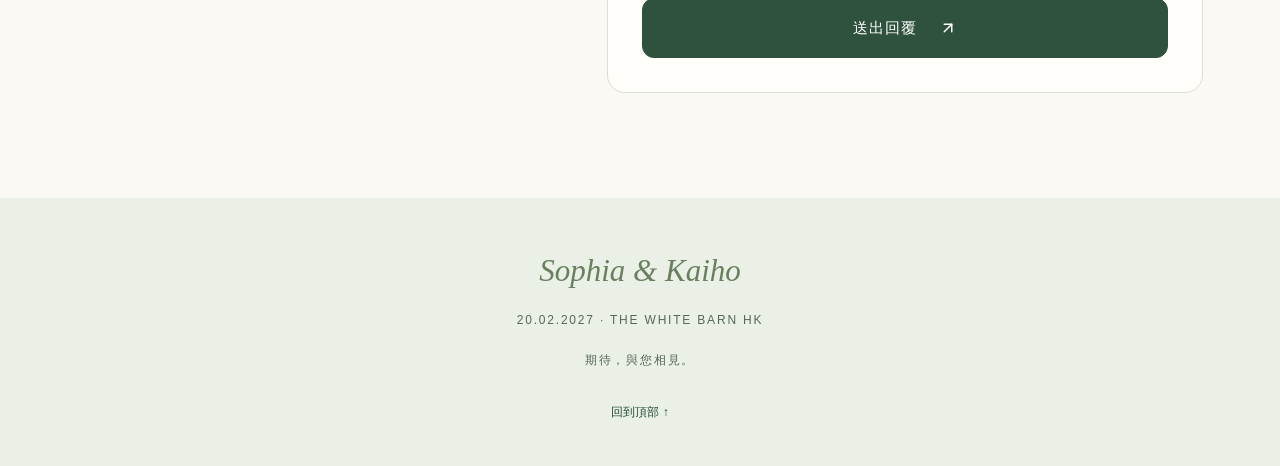
==== commit dd50098e: "Remove RSVP deadline and simplify footwear advice" ====
--- a/docs/index.html
+++ b/docs/index.html
@@ -1,3 +1,3 @@
-<!doctype html><html lang="zh-Hant"><head><meta charset="UTF-8"><meta name="viewport" content="width=device-width,initial-scale=1"><meta name="theme-color" content="#294f3d"><meta name="robots" content="noindex,nofollow"><title>Sophia & Kaiho｜2027.02.20 婚禮請柬</title><meta name="description" content="從同窗，到一生。2027年2月20日，誠邀您到 The White Barn HK 見證我們的幸福。上午10時簽到、11時草地證婚、12時30分自助午宴。"><meta property="og:type" content="website"><meta property="og:title" content="Sophia & Kaiho · We're getting married!"><meta property="og:description" content="2027.02.20｜The White Barn HK｜誠邀您見證我們的幸福，點此回覆出席。"><meta property="og:image" content="https://yeungkaiho.github.io/sophiakaiho_wedding/images/share-img-227.jpg"><meta property="og:image:type" content="image/jpeg"><meta property="og:image:width" content="1200"><meta property="og:image:height" content="800"><meta property="og:image:alt" content="Sophia 與 Kaiho 在草地上蹲著舉起婚禮日期牌"><meta name="twitter:card" content="summary_large_image"><meta name="twitter:image" content="https://yeungkaiho.github.io/sophiakaiho_wedding/images/share-img-227.jpg"><meta property="og:url" content="https://yeungkaiho.github.io/sophiakaiho_wedding/"><link rel="icon" href="data:image/svg+xml,%3Csvg xmlns='http://www.w3.org/2000/svg' viewBox='0 0 64 64'%3E%3Crect width='64' height='64' rx='32' fill='%23294f3d'/%3E%3Ctext x='32' y='43' text-anchor='middle' fill='white' font-size='36' font-family='Georgia'%3E%26%3C/text%3E%3C/svg%3E">  <script type="module" crossorigin src="./assets/index-BQt2JLcY.js"></script>
+<!doctype html><html lang="zh-Hant"><head><meta charset="UTF-8"><meta name="viewport" content="width=device-width,initial-scale=1"><meta name="theme-color" content="#294f3d"><meta name="robots" content="noindex,nofollow"><title>Sophia & Kaiho｜2027.02.20 婚禮請柬</title><meta name="description" content="從同窗，到一生。2027年2月20日，誠邀您到 The White Barn HK 見證我們的幸福。上午10時簽到、11時草地證婚、12時30分自助午宴。"><meta property="og:type" content="website"><meta property="og:title" content="Sophia & Kaiho · We're getting married!"><meta property="og:description" content="2027.02.20｜The White Barn HK｜誠邀您見證我們的幸福，點此回覆出席。"><meta property="og:image" content="https://yeungkaiho.github.io/sophiakaiho_wedding/images/share-img-227.jpg"><meta property="og:image:type" content="image/jpeg"><meta property="og:image:width" content="1200"><meta property="og:image:height" content="800"><meta property="og:image:alt" content="Sophia 與 Kaiho 在草地上蹲著舉起婚禮日期牌"><meta name="twitter:card" content="summary_large_image"><meta name="twitter:image" content="https://yeungkaiho.github.io/sophiakaiho_wedding/images/share-img-227.jpg"><meta property="og:url" content="https://yeungkaiho.github.io/sophiakaiho_wedding/"><link rel="icon" href="data:image/svg+xml,%3Csvg xmlns='http://www.w3.org/2000/svg' viewBox='0 0 64 64'%3E%3Crect width='64' height='64' rx='32' fill='%23294f3d'/%3E%3Ctext x='32' y='43' text-anchor='middle' fill='white' font-size='36' font-family='Georgia'%3E%26%3C/text%3E%3C/svg%3E">  <script type="module" crossorigin src="./assets/index-iztUEl-z.js"></script>
   <link rel="stylesheet" crossorigin href="./assets/index-CYnV22xE.css">
 </head><body><div id="root"></div></body></html>
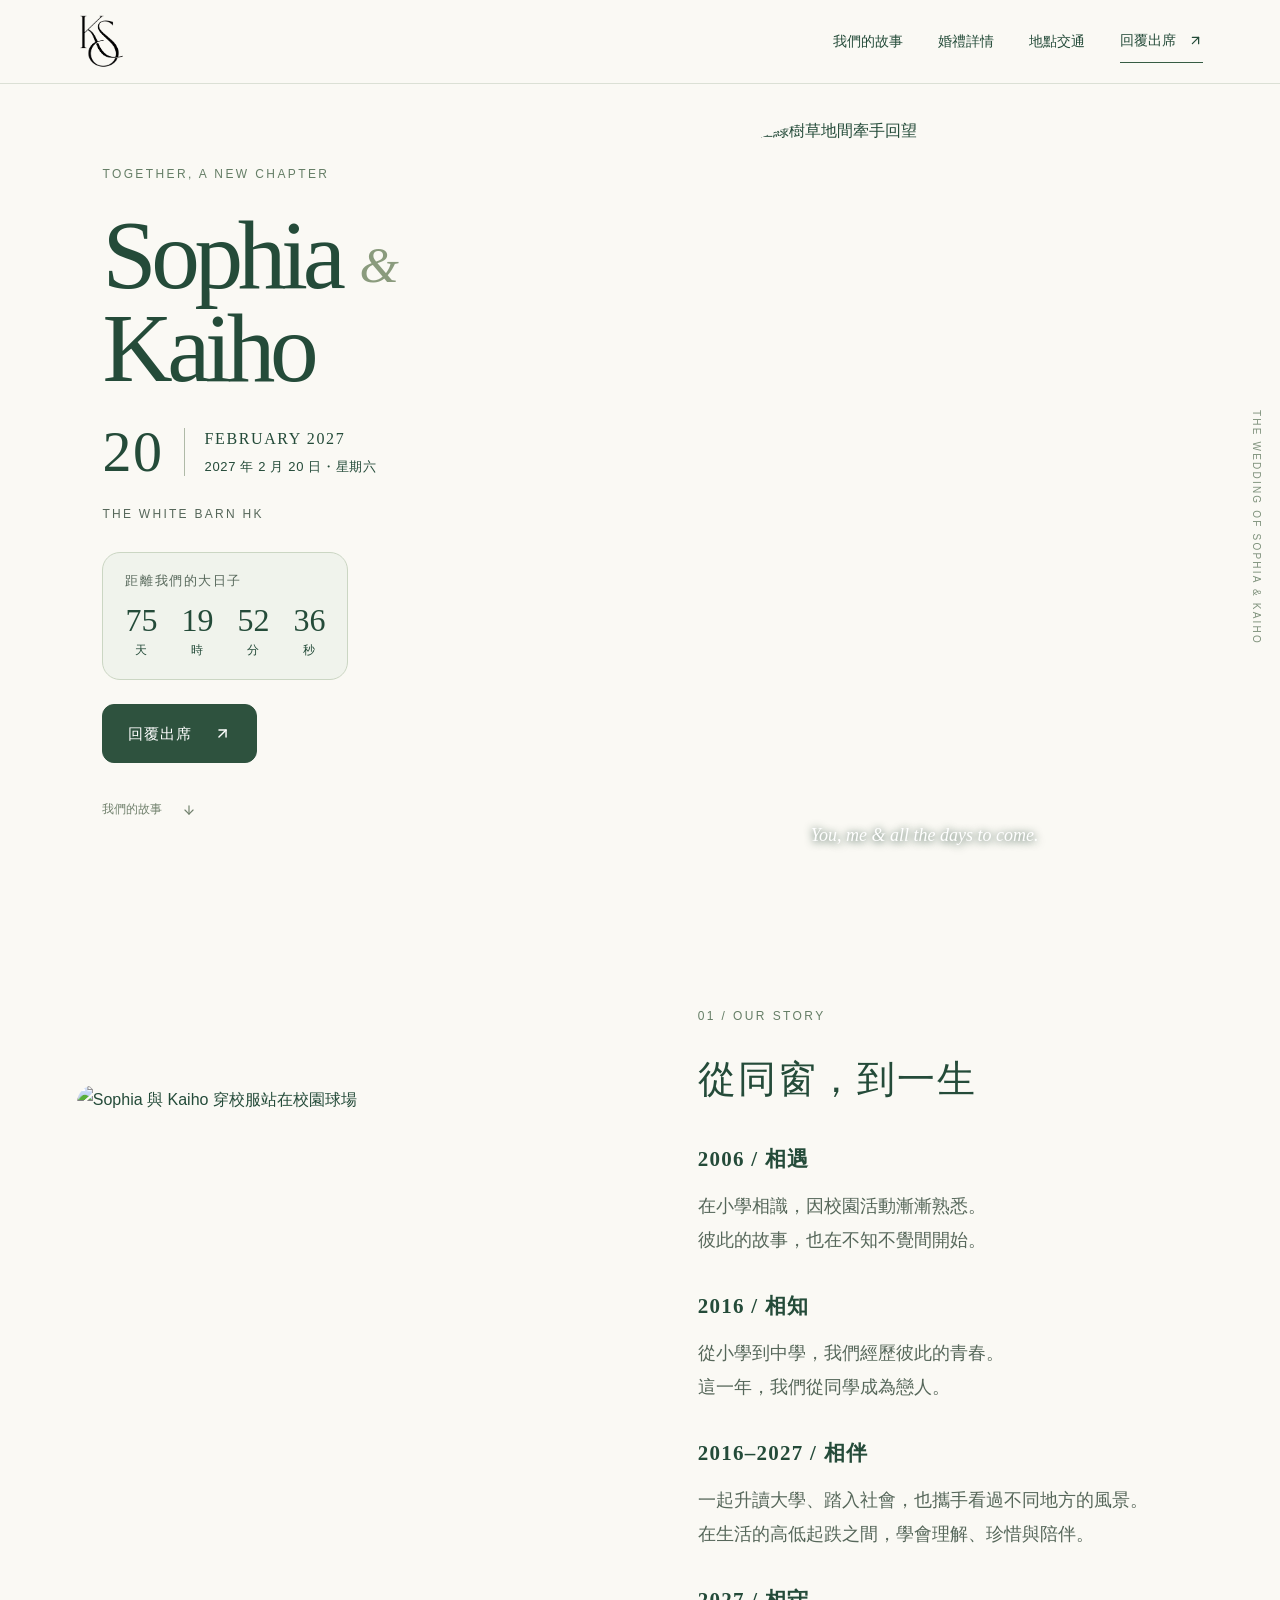
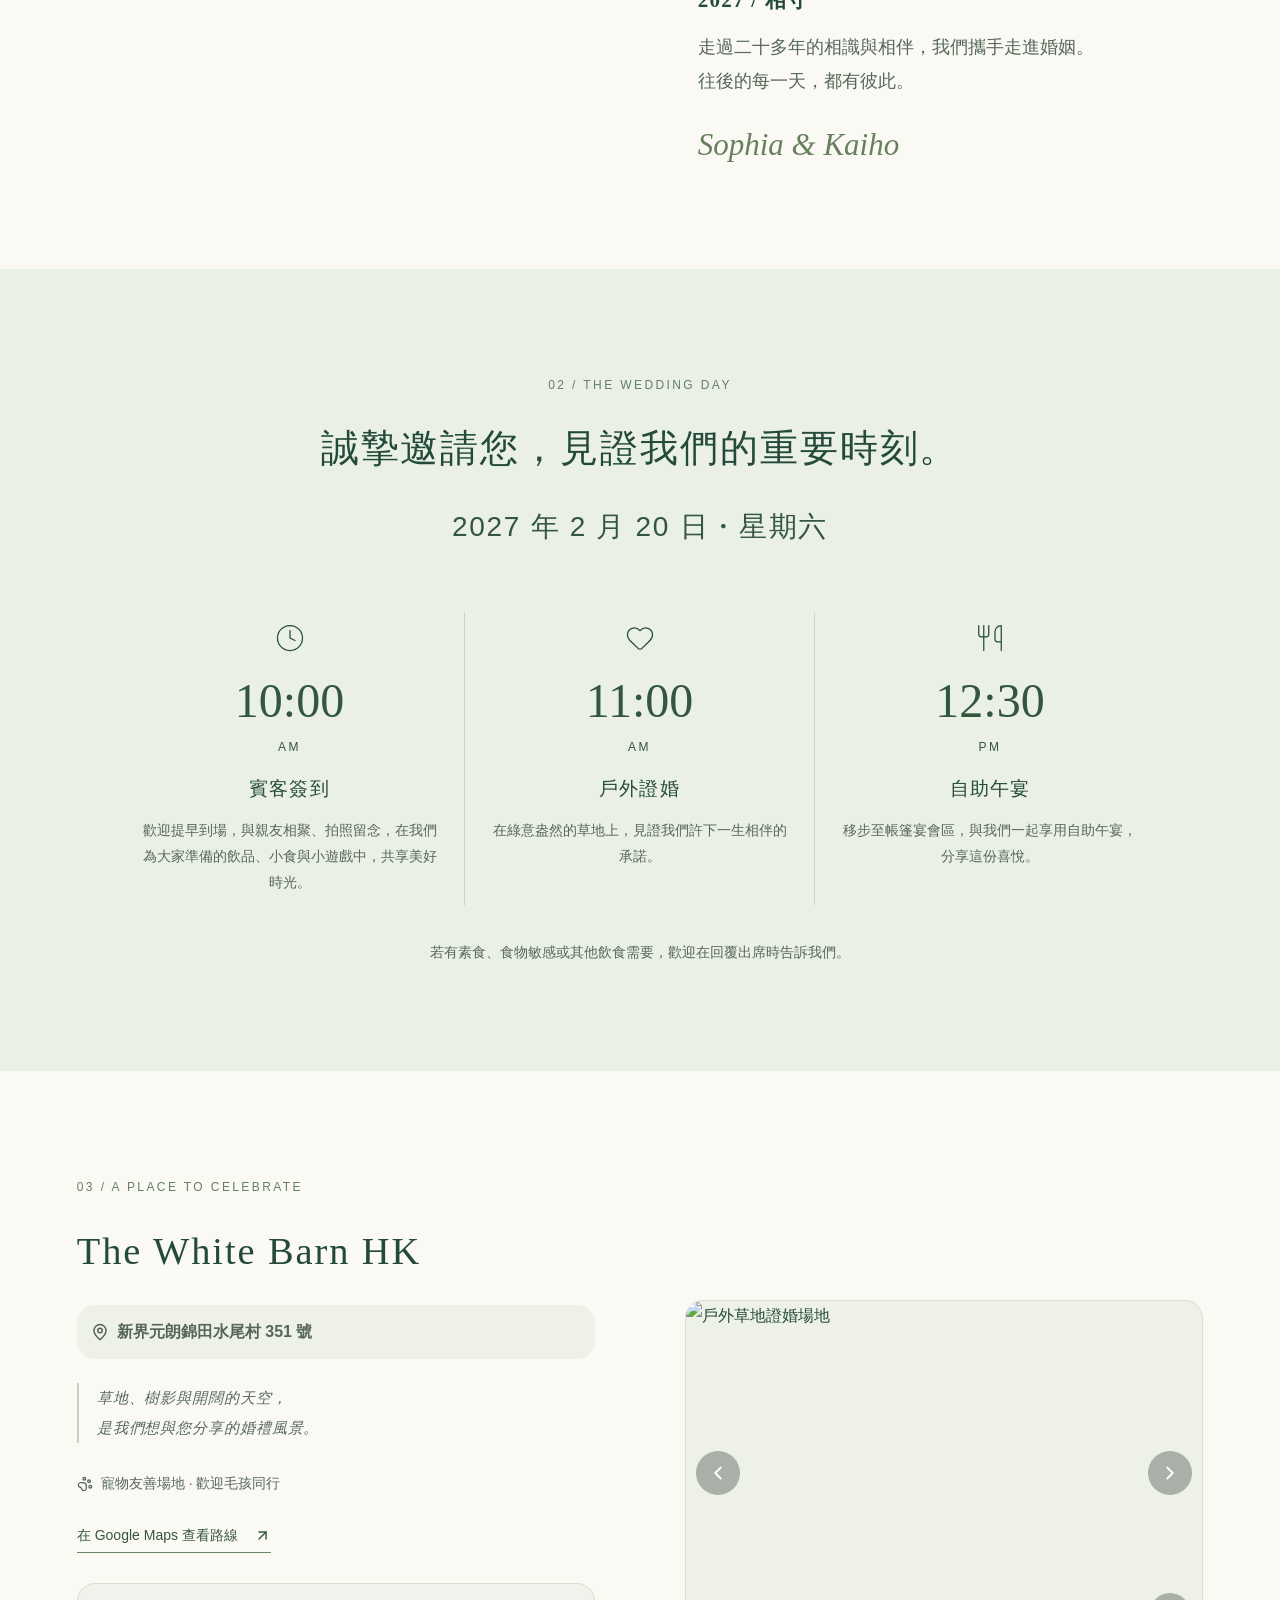
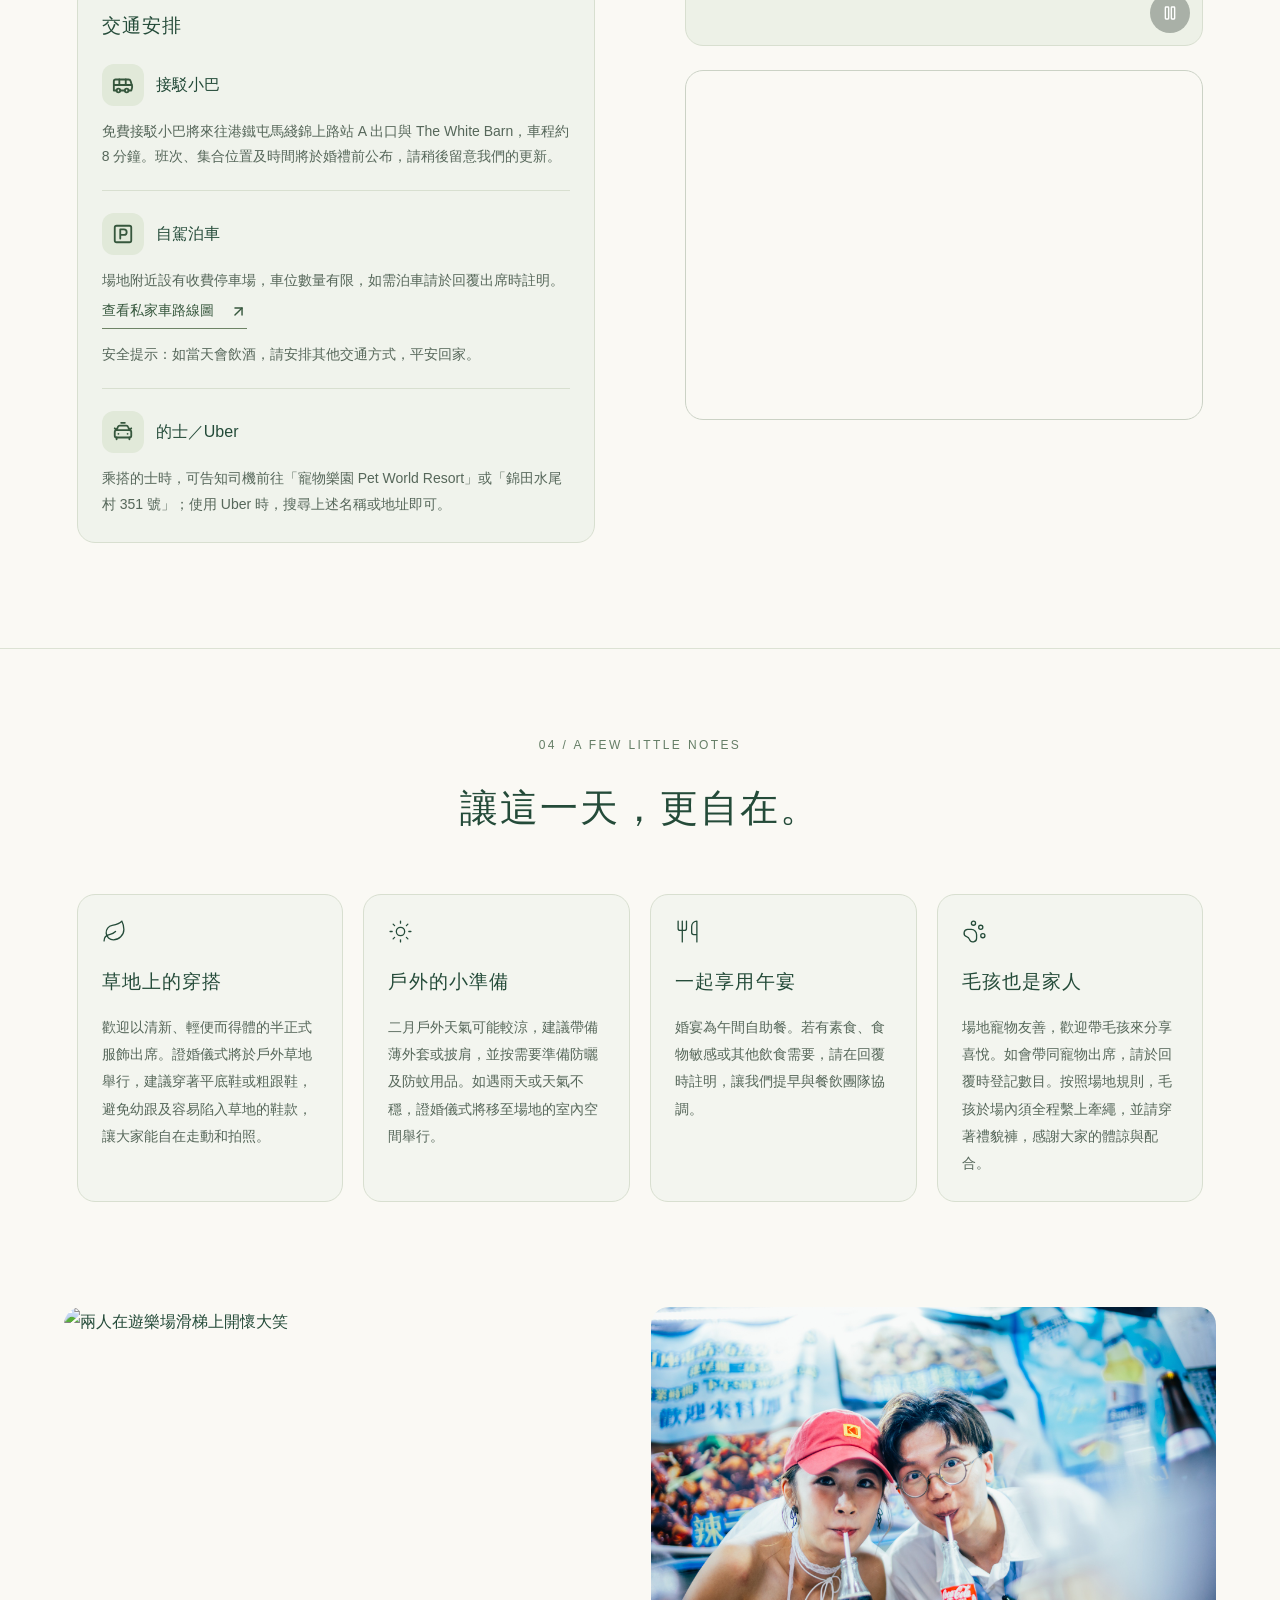
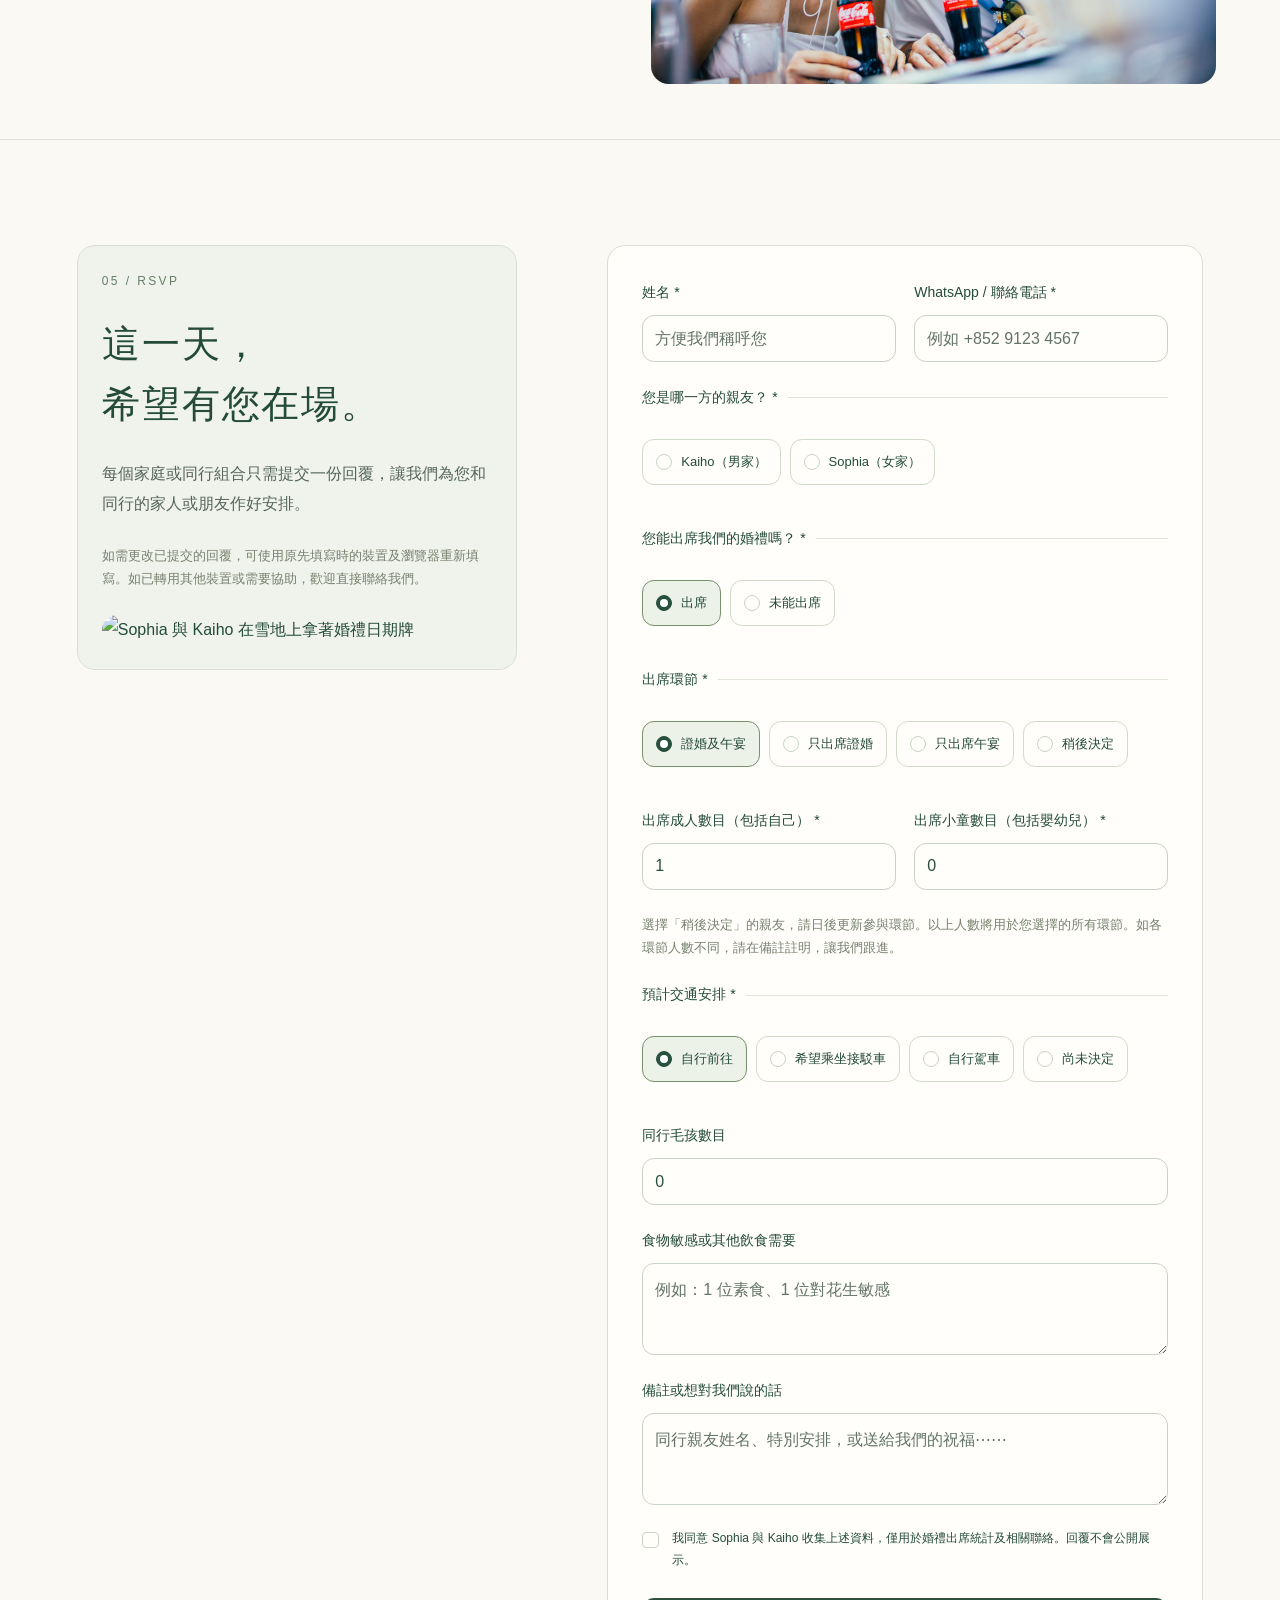
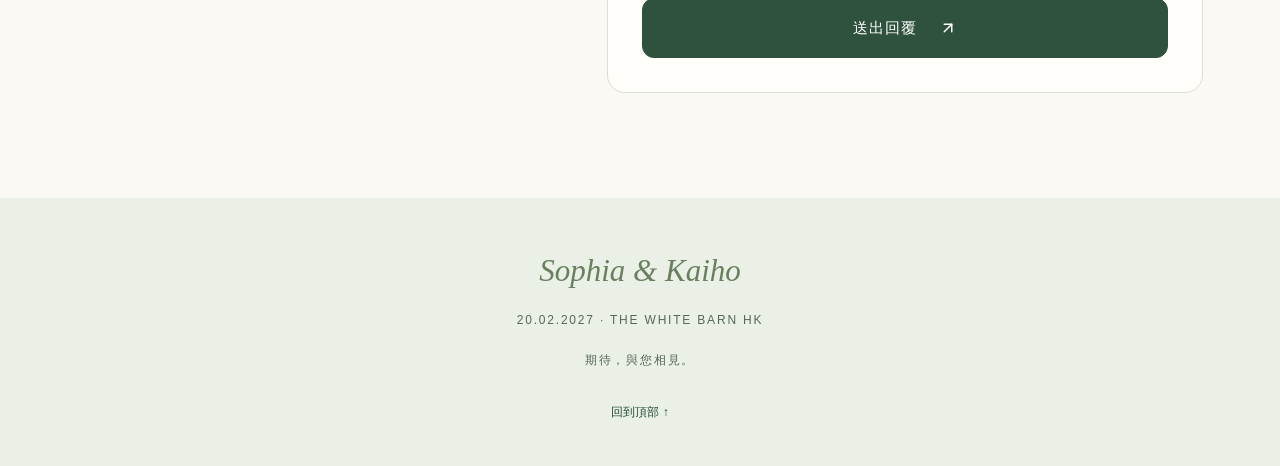
==== commit a1f9f476: "Replace header text with transparent wedding monogram" ====
--- a/docs/index.html
+++ b/docs/index.html
@@ -1,3 +1,3 @@
-<!doctype html><html lang="zh-Hant"><head><meta charset="UTF-8"><meta name="viewport" content="width=device-width,initial-scale=1"><meta name="theme-color" content="#294f3d"><meta name="robots" content="noindex,nofollow"><title>Sophia & Kaiho｜2027.02.20 婚禮請柬</title><meta name="description" content="從同窗，到一生。2027年2月20日，誠邀您到 The White Barn HK 見證我們的幸福。上午10時簽到、11時草地證婚、12時30分自助午宴。"><meta property="og:type" content="website"><meta property="og:title" content="Sophia & Kaiho · We're getting married!"><meta property="og:description" content="2027.02.20｜The White Barn HK｜誠邀您見證我們的幸福，點此回覆出席。"><meta property="og:image" content="https://yeungkaiho.github.io/sophiakaiho_wedding/images/share-img-227.jpg"><meta property="og:image:type" content="image/jpeg"><meta property="og:image:width" content="1200"><meta property="og:image:height" content="800"><meta property="og:image:alt" content="Sophia 與 Kaiho 在草地上蹲著舉起婚禮日期牌"><meta name="twitter:card" content="summary_large_image"><meta name="twitter:image" content="https://yeungkaiho.github.io/sophiakaiho_wedding/images/share-img-227.jpg"><meta property="og:url" content="https://yeungkaiho.github.io/sophiakaiho_wedding/"><link rel="icon" href="data:image/svg+xml,%3Csvg xmlns='http://www.w3.org/2000/svg' viewBox='0 0 64 64'%3E%3Crect width='64' height='64' rx='32' fill='%23294f3d'/%3E%3Ctext x='32' y='43' text-anchor='middle' fill='white' font-size='36' font-family='Georgia'%3E%26%3C/text%3E%3C/svg%3E">  <script type="module" crossorigin src="./assets/index-iztUEl-z.js"></script>
-  <link rel="stylesheet" crossorigin href="./assets/index-CYnV22xE.css">
+<!doctype html><html lang="zh-Hant"><head><meta charset="UTF-8"><meta name="viewport" content="width=device-width,initial-scale=1"><meta name="theme-color" content="#294f3d"><meta name="robots" content="noindex,nofollow"><title>Sophia & Kaiho｜2027.02.20 婚禮請柬</title><meta name="description" content="從同窗，到一生。2027年2月20日，誠邀您到 The White Barn HK 見證我們的幸福。上午10時簽到、11時草地證婚、12時30分自助午宴。"><meta property="og:type" content="website"><meta property="og:title" content="Sophia & Kaiho · We're getting married!"><meta property="og:description" content="2027.02.20｜The White Barn HK｜誠邀您見證我們的幸福，點此回覆出席。"><meta property="og:image" content="https://yeungkaiho.github.io/sophiakaiho_wedding/images/share-img-227.jpg"><meta property="og:image:type" content="image/jpeg"><meta property="og:image:width" content="1200"><meta property="og:image:height" content="800"><meta property="og:image:alt" content="Sophia 與 Kaiho 在草地上蹲著舉起婚禮日期牌"><meta name="twitter:card" content="summary_large_image"><meta name="twitter:image" content="https://yeungkaiho.github.io/sophiakaiho_wedding/images/share-img-227.jpg"><meta property="og:url" content="https://yeungkaiho.github.io/sophiakaiho_wedding/"><link rel="icon" href="data:image/svg+xml,%3Csvg xmlns='http://www.w3.org/2000/svg' viewBox='0 0 64 64'%3E%3Crect width='64' height='64' rx='32' fill='%23294f3d'/%3E%3Ctext x='32' y='43' text-anchor='middle' fill='white' font-size='36' font-family='Georgia'%3E%26%3C/text%3E%3C/svg%3E">  <script type="module" crossorigin src="./assets/index-DlALJx01.js"></script>
+  <link rel="stylesheet" crossorigin href="./assets/index-H_KoySL9.css">
 </head><body><div id="root"></div></body></html>
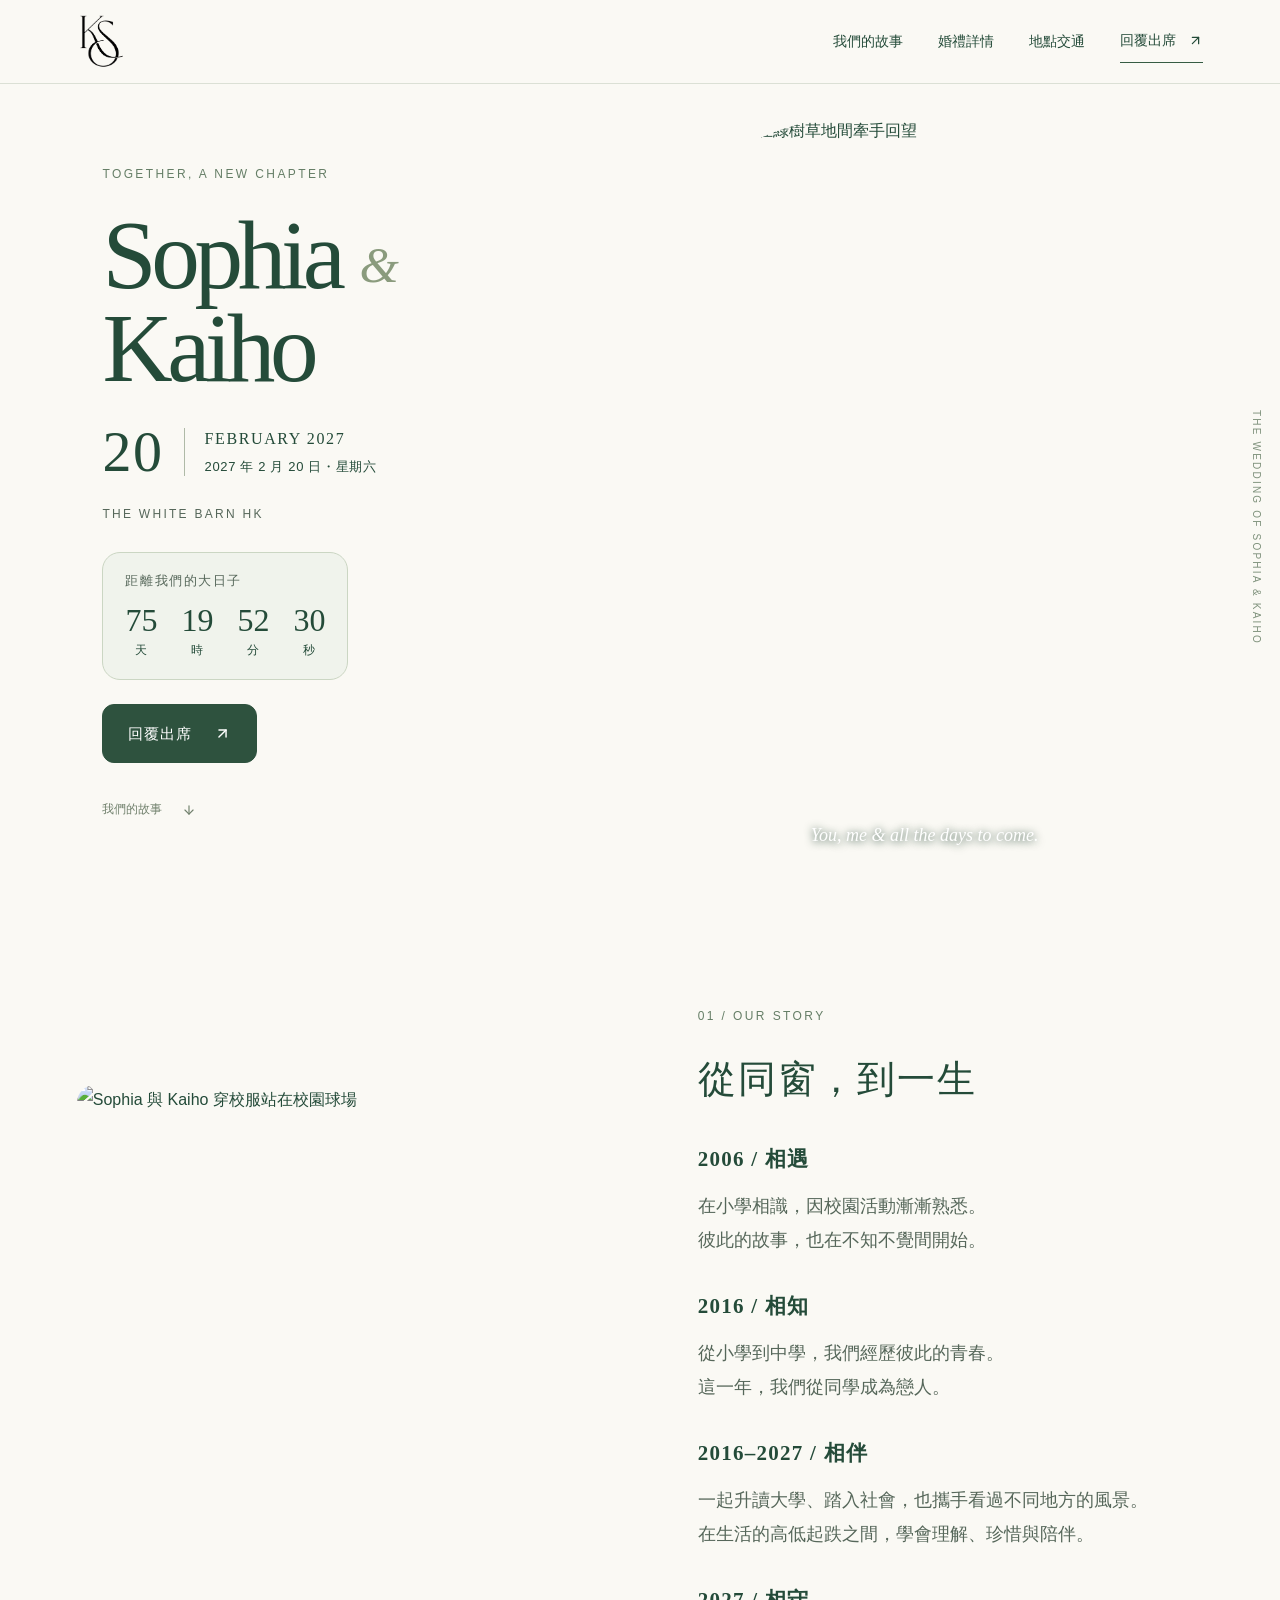
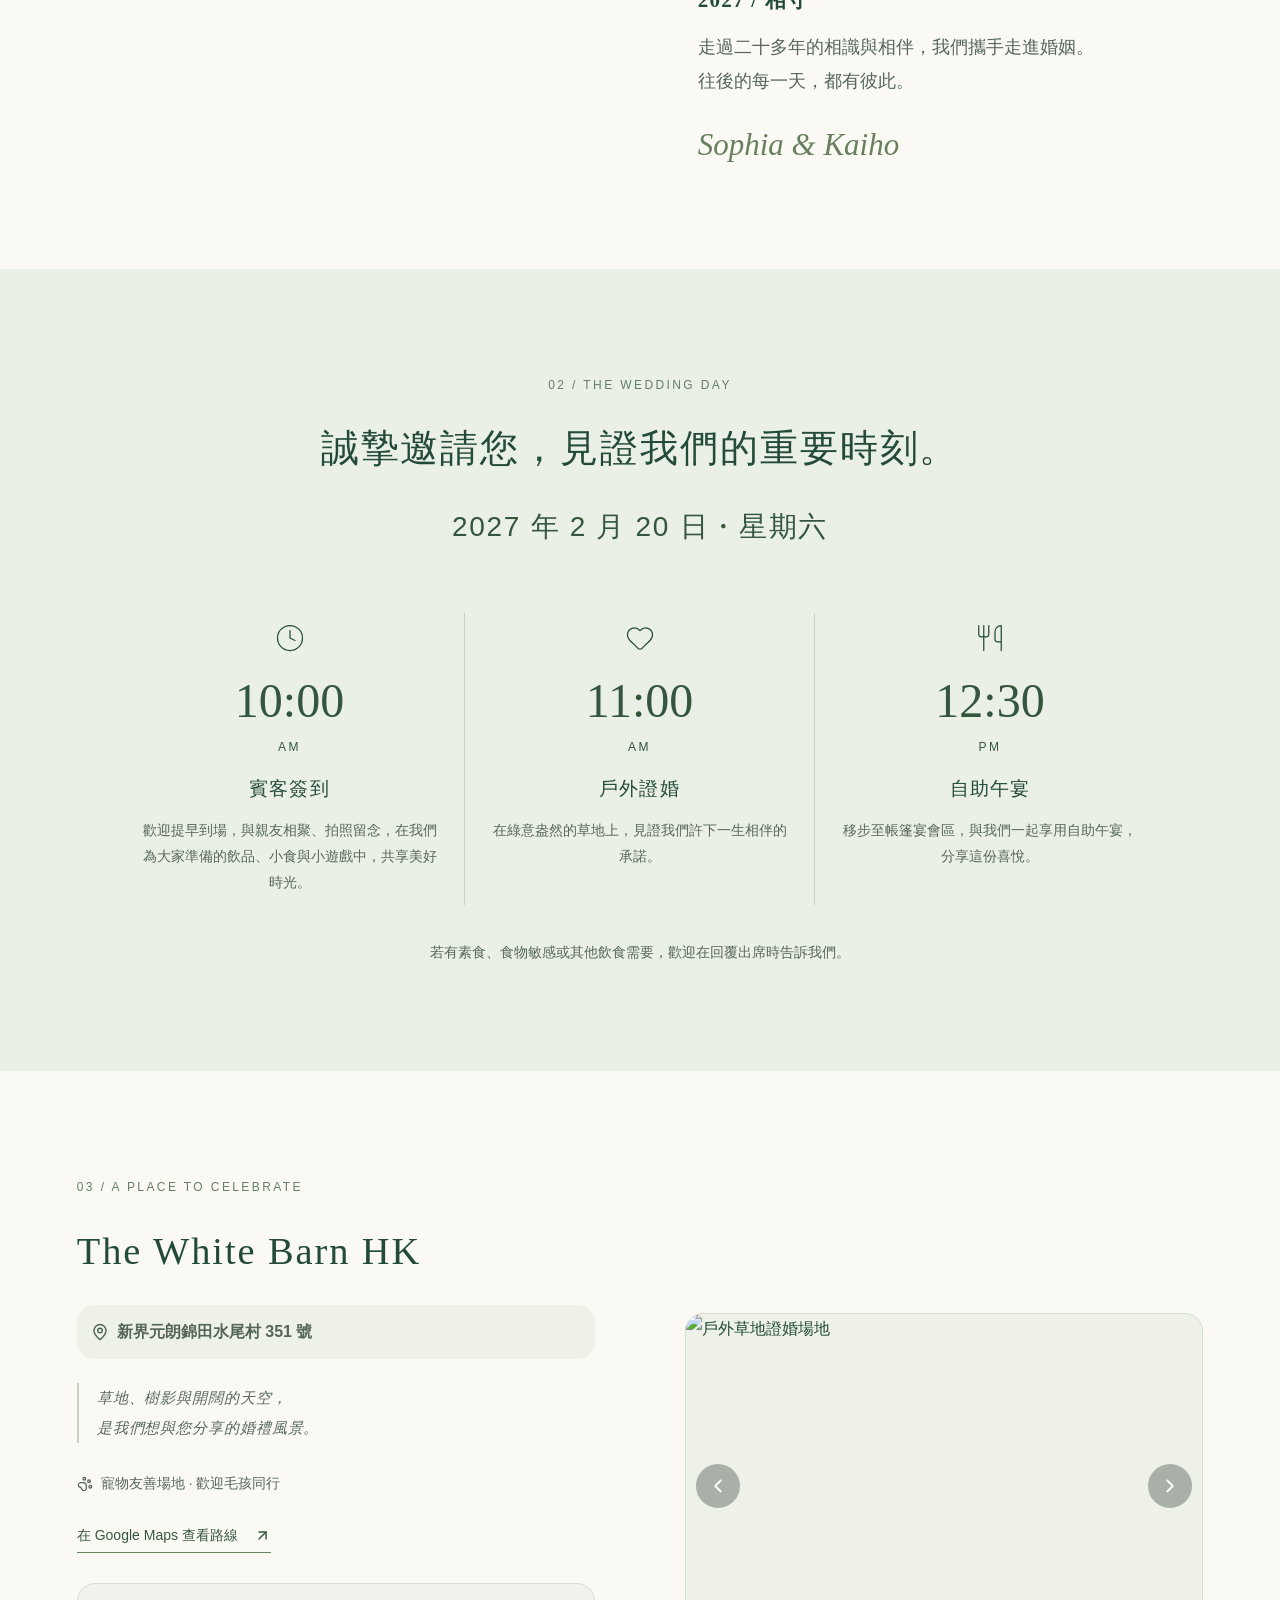
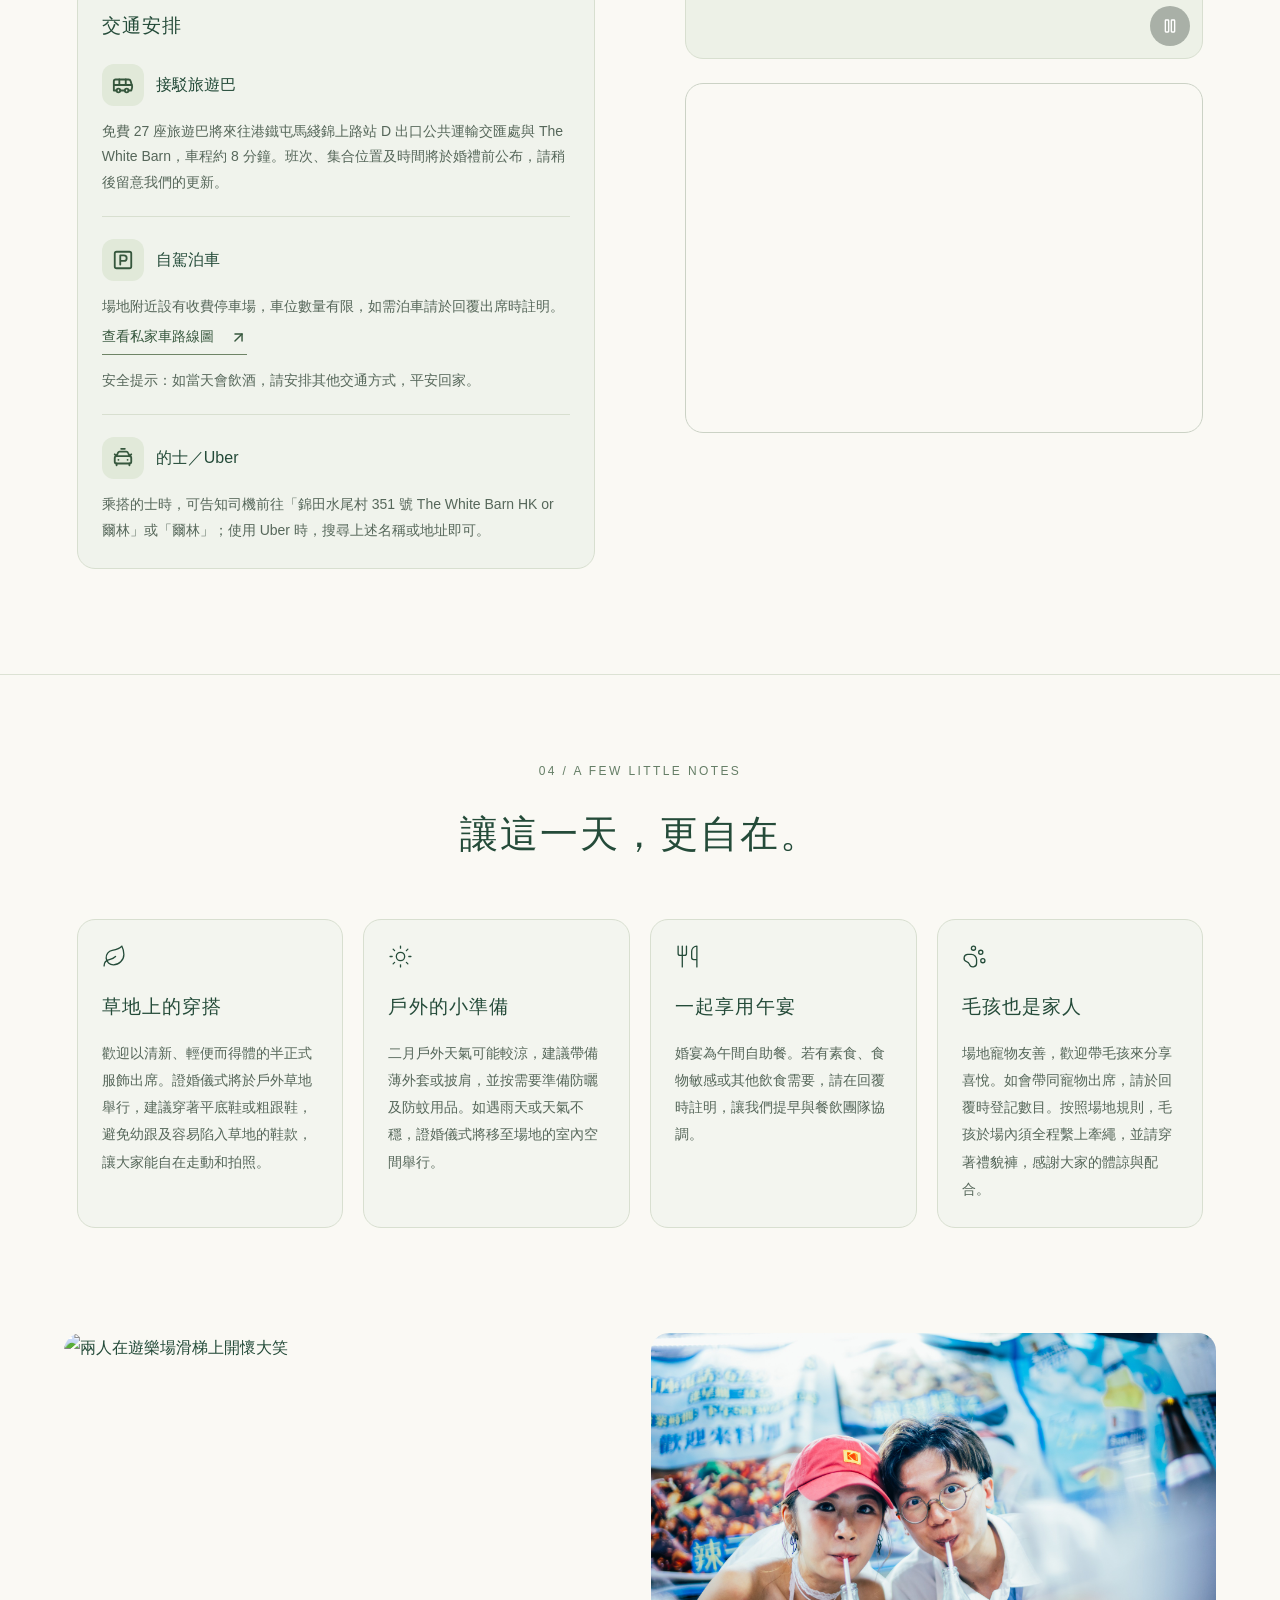
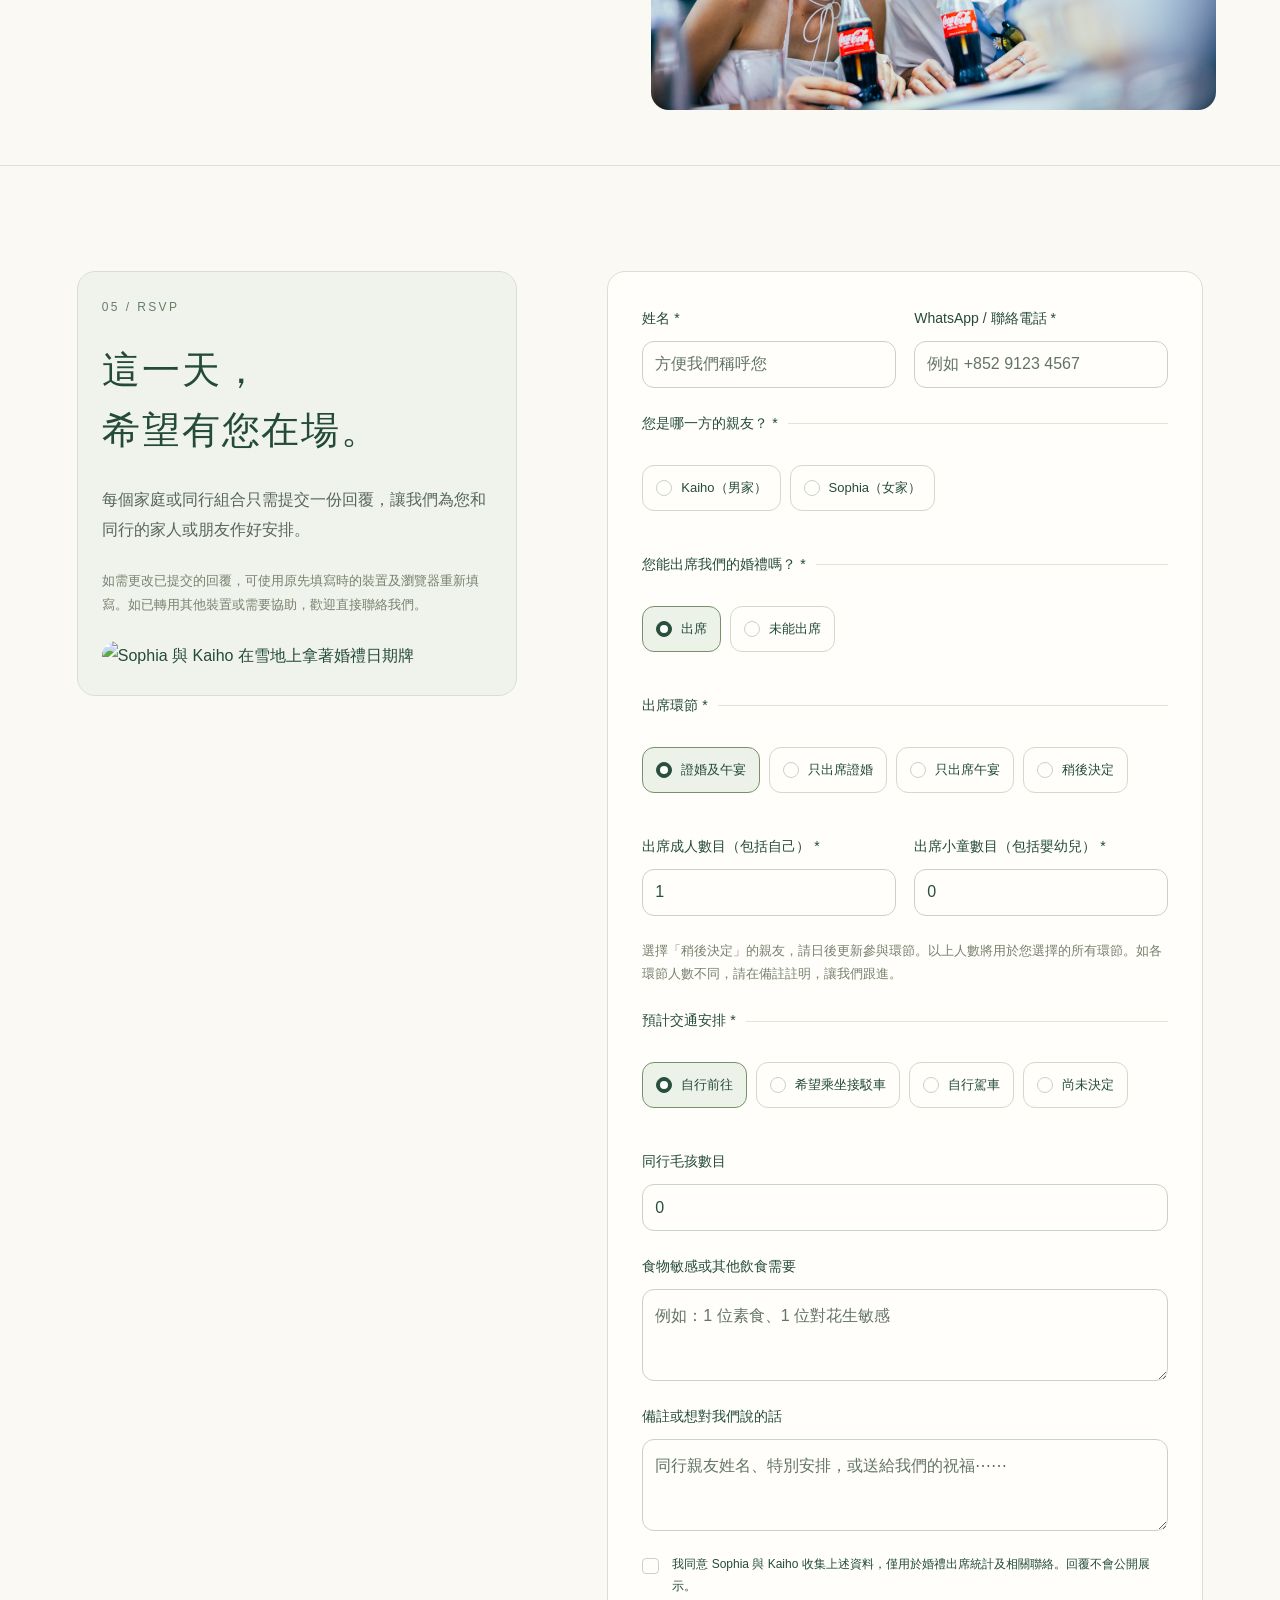
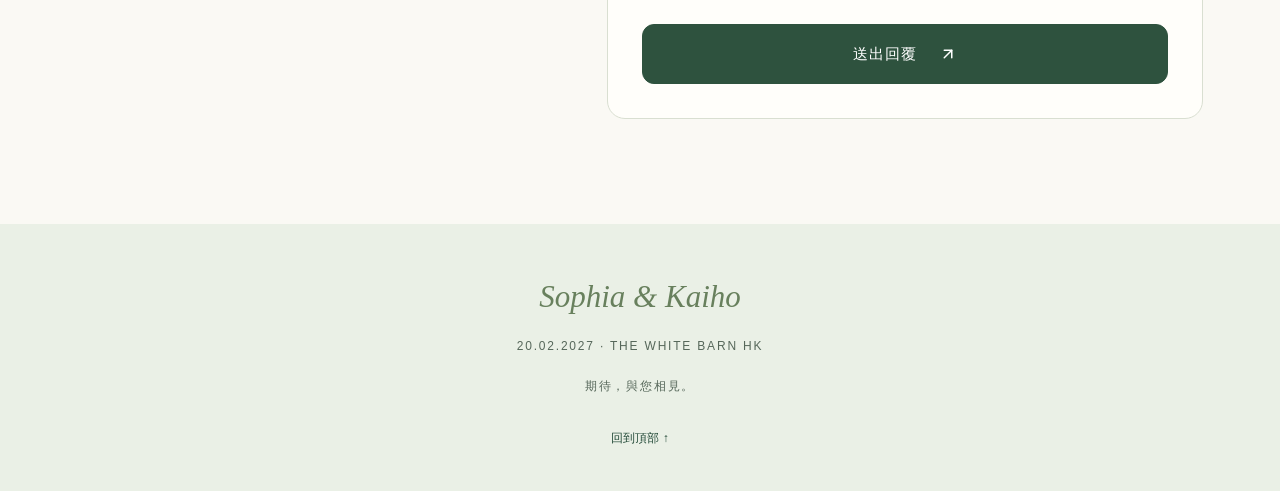
==== commit 3bbc5d65: "Update shuttle coach pickup and taxi directions" ====
--- a/docs/index.html
+++ b/docs/index.html
@@ -1,3 +1,3 @@
-<!doctype html><html lang="zh-Hant"><head><meta charset="UTF-8"><meta name="viewport" content="width=device-width,initial-scale=1"><meta name="theme-color" content="#294f3d"><meta name="robots" content="noindex,nofollow"><title>Sophia & Kaiho｜2027.02.20 婚禮請柬</title><meta name="description" content="從同窗，到一生。2027年2月20日，誠邀您到 The White Barn HK 見證我們的幸福。上午10時簽到、11時草地證婚、12時30分自助午宴。"><meta property="og:type" content="website"><meta property="og:title" content="Sophia & Kaiho · We're getting married!"><meta property="og:description" content="2027.02.20｜The White Barn HK｜誠邀您見證我們的幸福，點此回覆出席。"><meta property="og:image" content="https://yeungkaiho.github.io/sophiakaiho_wedding/images/share-img-227.jpg"><meta property="og:image:type" content="image/jpeg"><meta property="og:image:width" content="1200"><meta property="og:image:height" content="800"><meta property="og:image:alt" content="Sophia 與 Kaiho 在草地上蹲著舉起婚禮日期牌"><meta name="twitter:card" content="summary_large_image"><meta name="twitter:image" content="https://yeungkaiho.github.io/sophiakaiho_wedding/images/share-img-227.jpg"><meta property="og:url" content="https://yeungkaiho.github.io/sophiakaiho_wedding/"><link rel="icon" href="data:image/svg+xml,%3Csvg xmlns='http://www.w3.org/2000/svg' viewBox='0 0 64 64'%3E%3Crect width='64' height='64' rx='32' fill='%23294f3d'/%3E%3Ctext x='32' y='43' text-anchor='middle' fill='white' font-size='36' font-family='Georgia'%3E%26%3C/text%3E%3C/svg%3E">  <script type="module" crossorigin src="./assets/index-DlALJx01.js"></script>
+<!doctype html><html lang="zh-Hant"><head><meta charset="UTF-8"><meta name="viewport" content="width=device-width,initial-scale=1"><meta name="theme-color" content="#294f3d"><meta name="robots" content="noindex,nofollow"><title>Sophia & Kaiho｜2027.02.20 婚禮請柬</title><meta name="description" content="從同窗，到一生。2027年2月20日，誠邀您到 The White Barn HK 見證我們的幸福。上午10時簽到、11時草地證婚、12時30分自助午宴。"><meta property="og:type" content="website"><meta property="og:title" content="Sophia & Kaiho · We're getting married!"><meta property="og:description" content="2027.02.20｜The White Barn HK｜誠邀您見證我們的幸福，點此回覆出席。"><meta property="og:image" content="https://yeungkaiho.github.io/sophiakaiho_wedding/images/share-img-227.jpg"><meta property="og:image:type" content="image/jpeg"><meta property="og:image:width" content="1200"><meta property="og:image:height" content="800"><meta property="og:image:alt" content="Sophia 與 Kaiho 在草地上蹲著舉起婚禮日期牌"><meta name="twitter:card" content="summary_large_image"><meta name="twitter:image" content="https://yeungkaiho.github.io/sophiakaiho_wedding/images/share-img-227.jpg"><meta property="og:url" content="https://yeungkaiho.github.io/sophiakaiho_wedding/"><link rel="icon" href="data:image/svg+xml,%3Csvg xmlns='http://www.w3.org/2000/svg' viewBox='0 0 64 64'%3E%3Crect width='64' height='64' rx='32' fill='%23294f3d'/%3E%3Ctext x='32' y='43' text-anchor='middle' fill='white' font-size='36' font-family='Georgia'%3E%26%3C/text%3E%3C/svg%3E">  <script type="module" crossorigin src="./assets/index-Dp6pktlD.js"></script>
   <link rel="stylesheet" crossorigin href="./assets/index-H_KoySL9.css">
 </head><body><div id="root"></div></body></html>
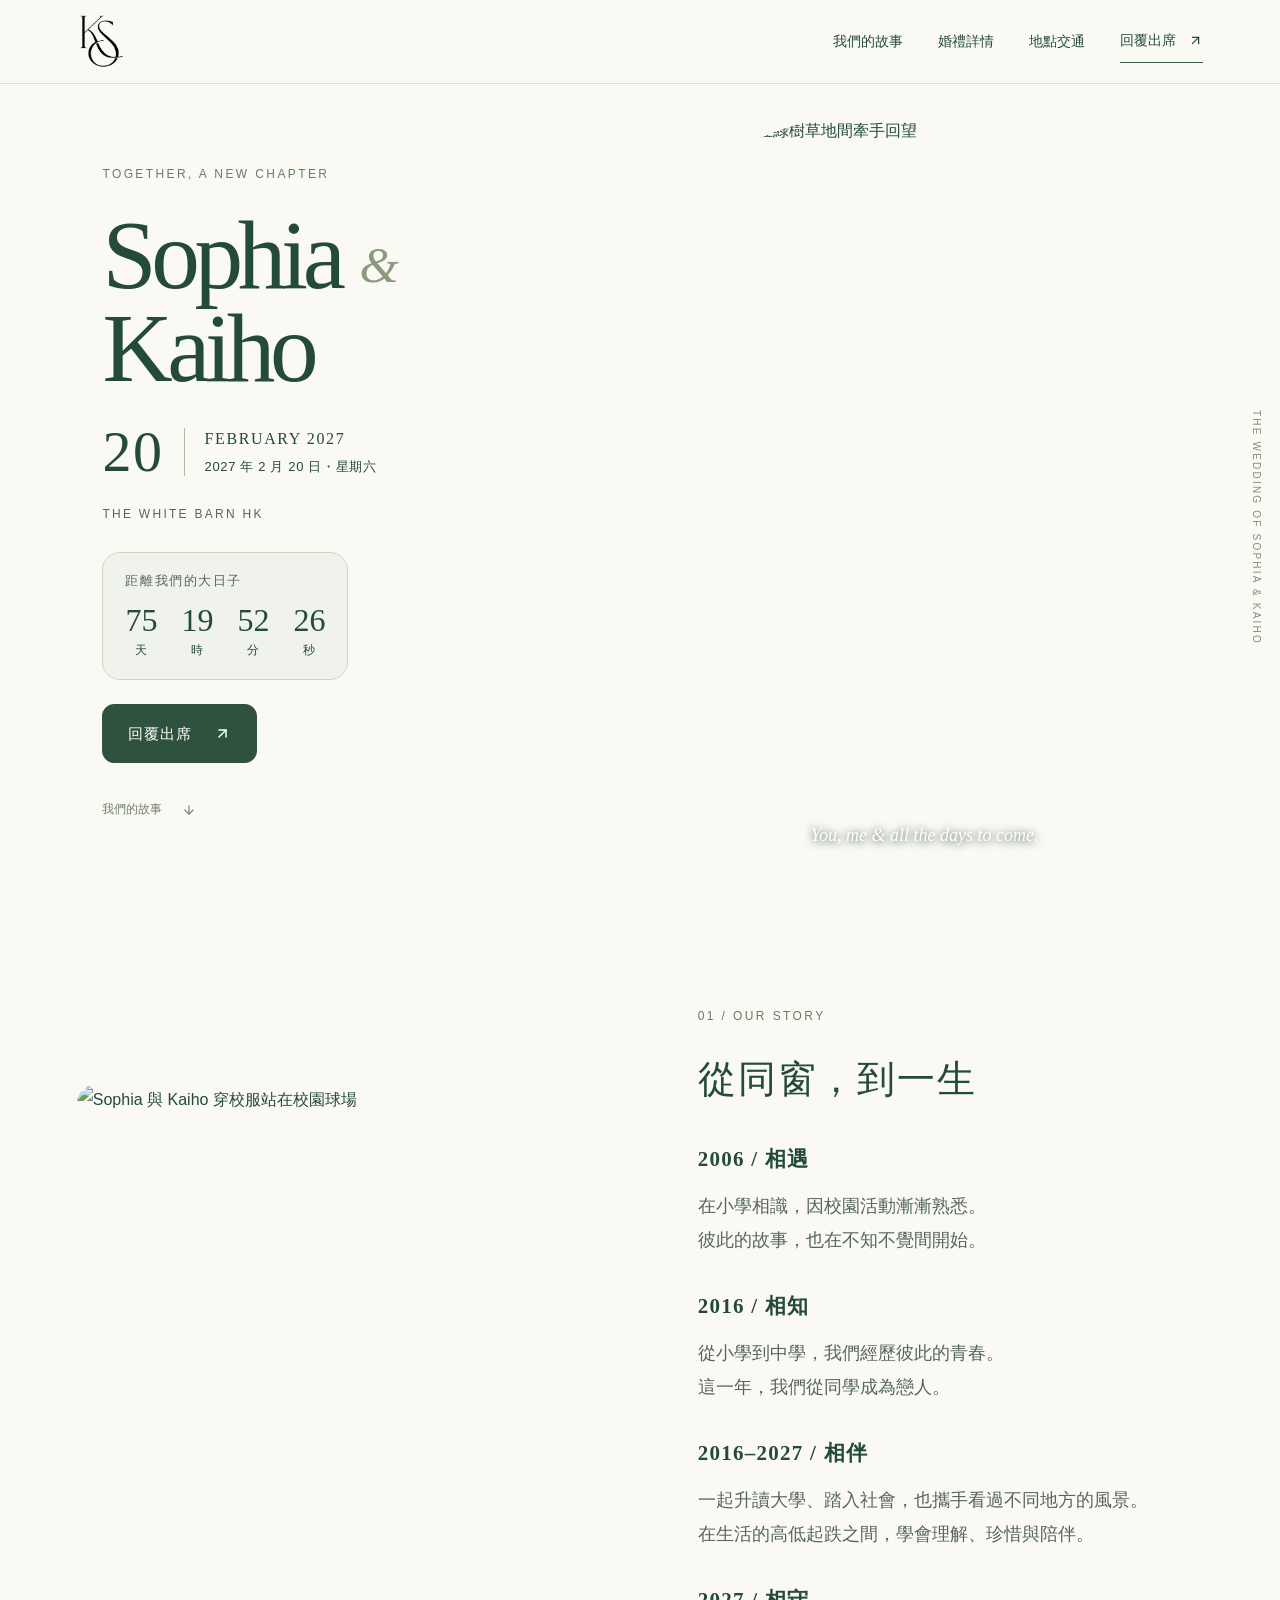
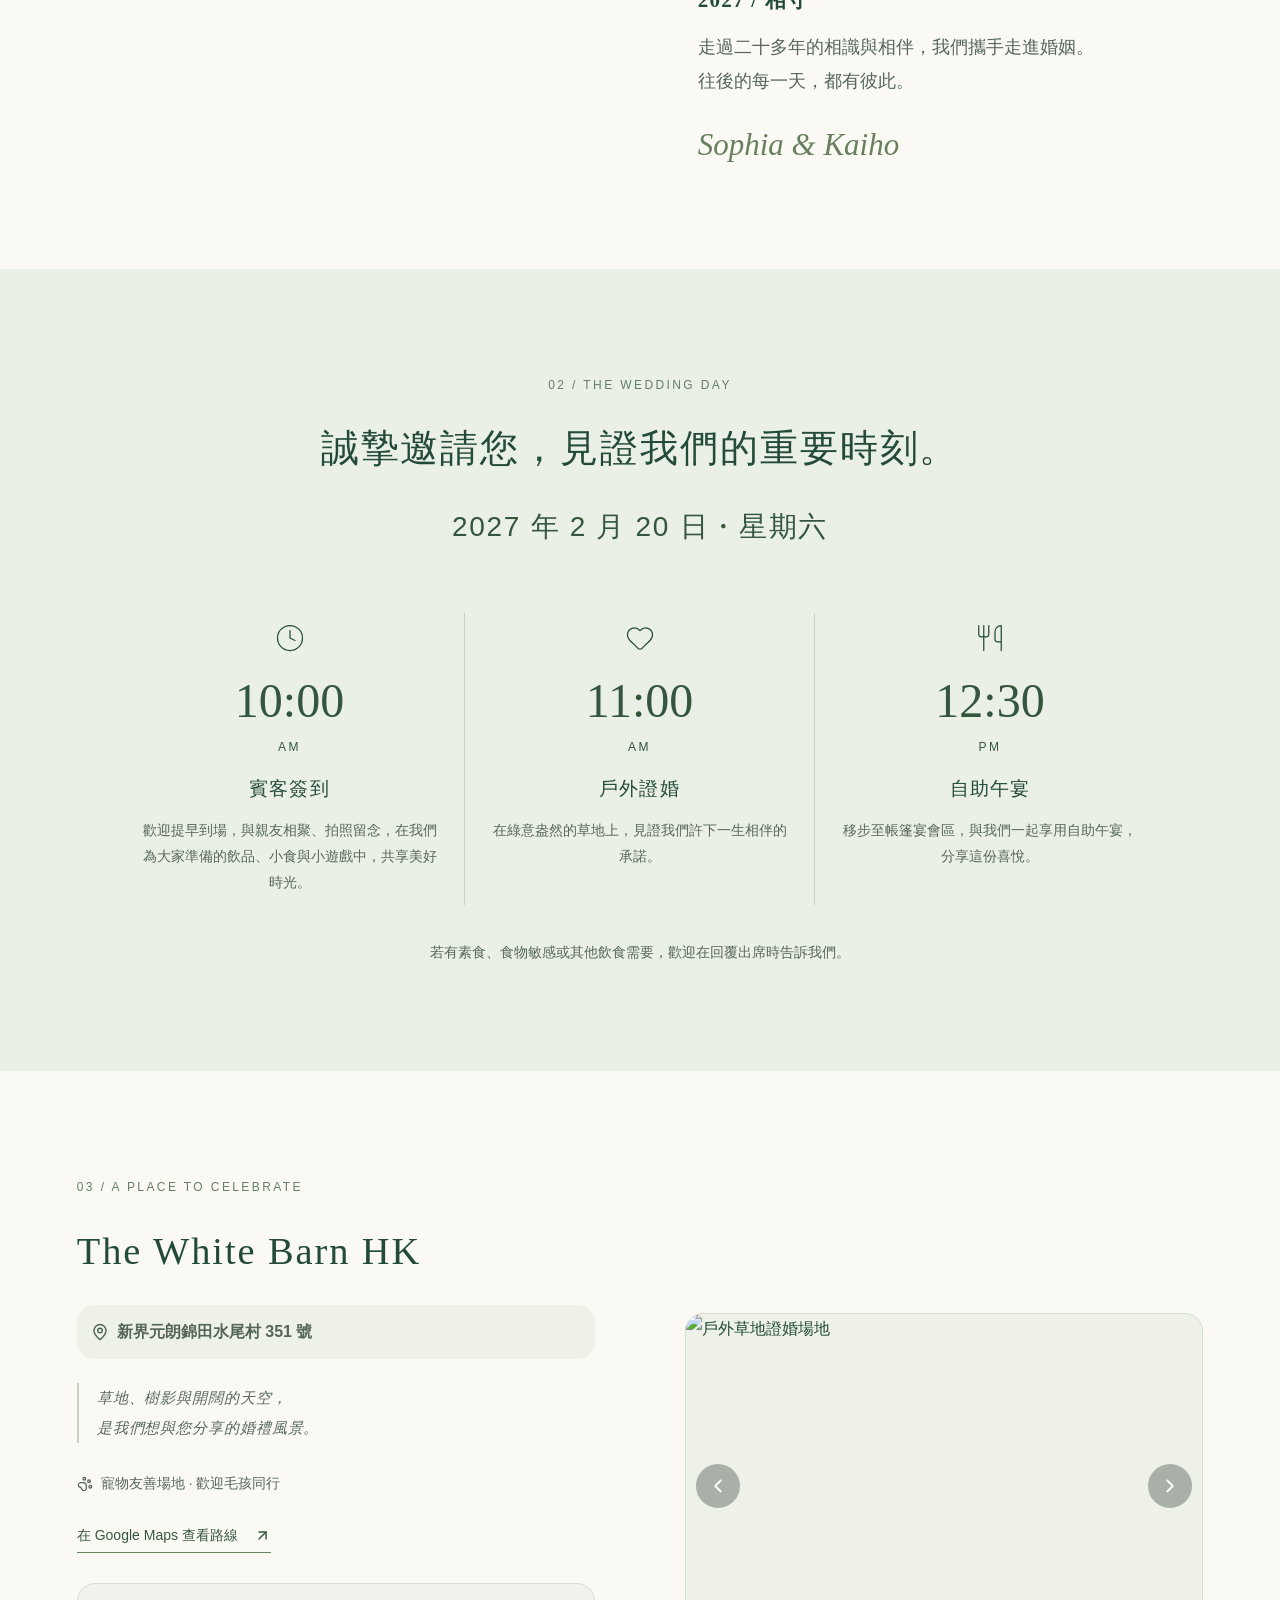
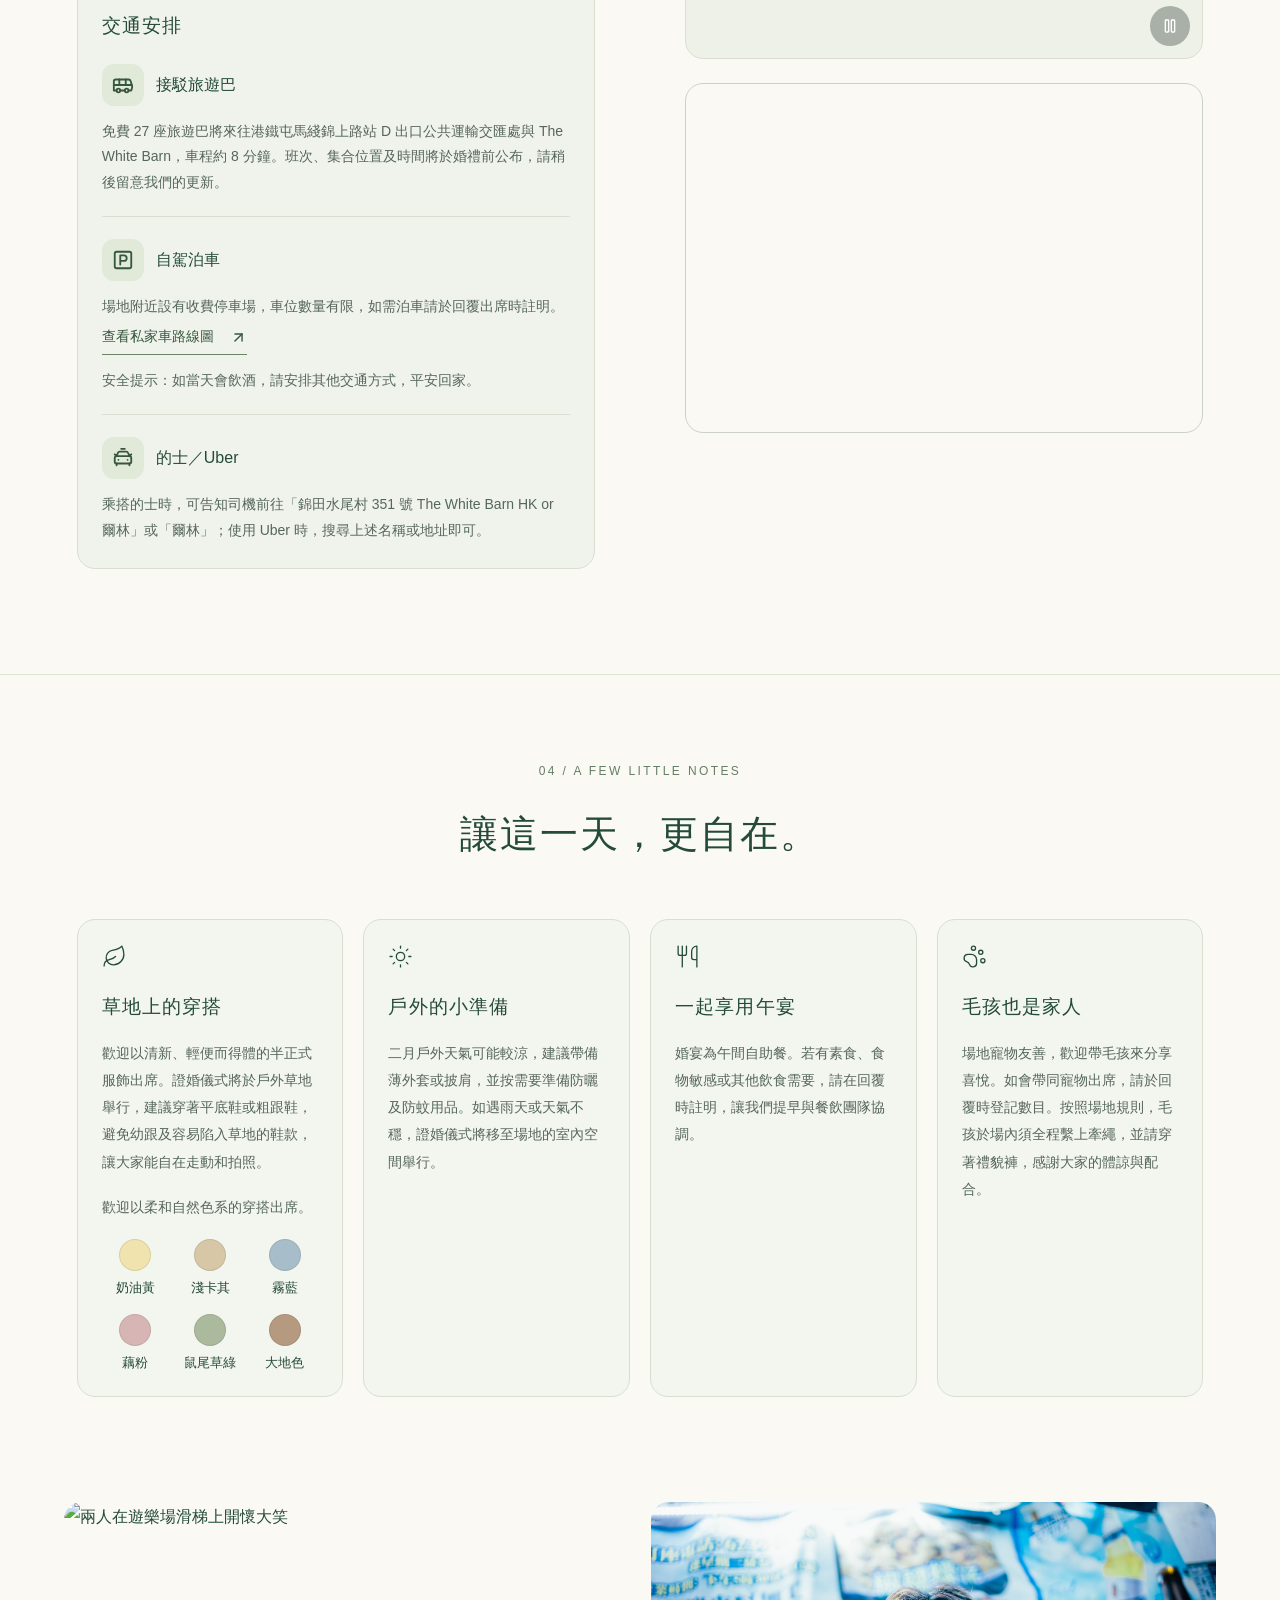
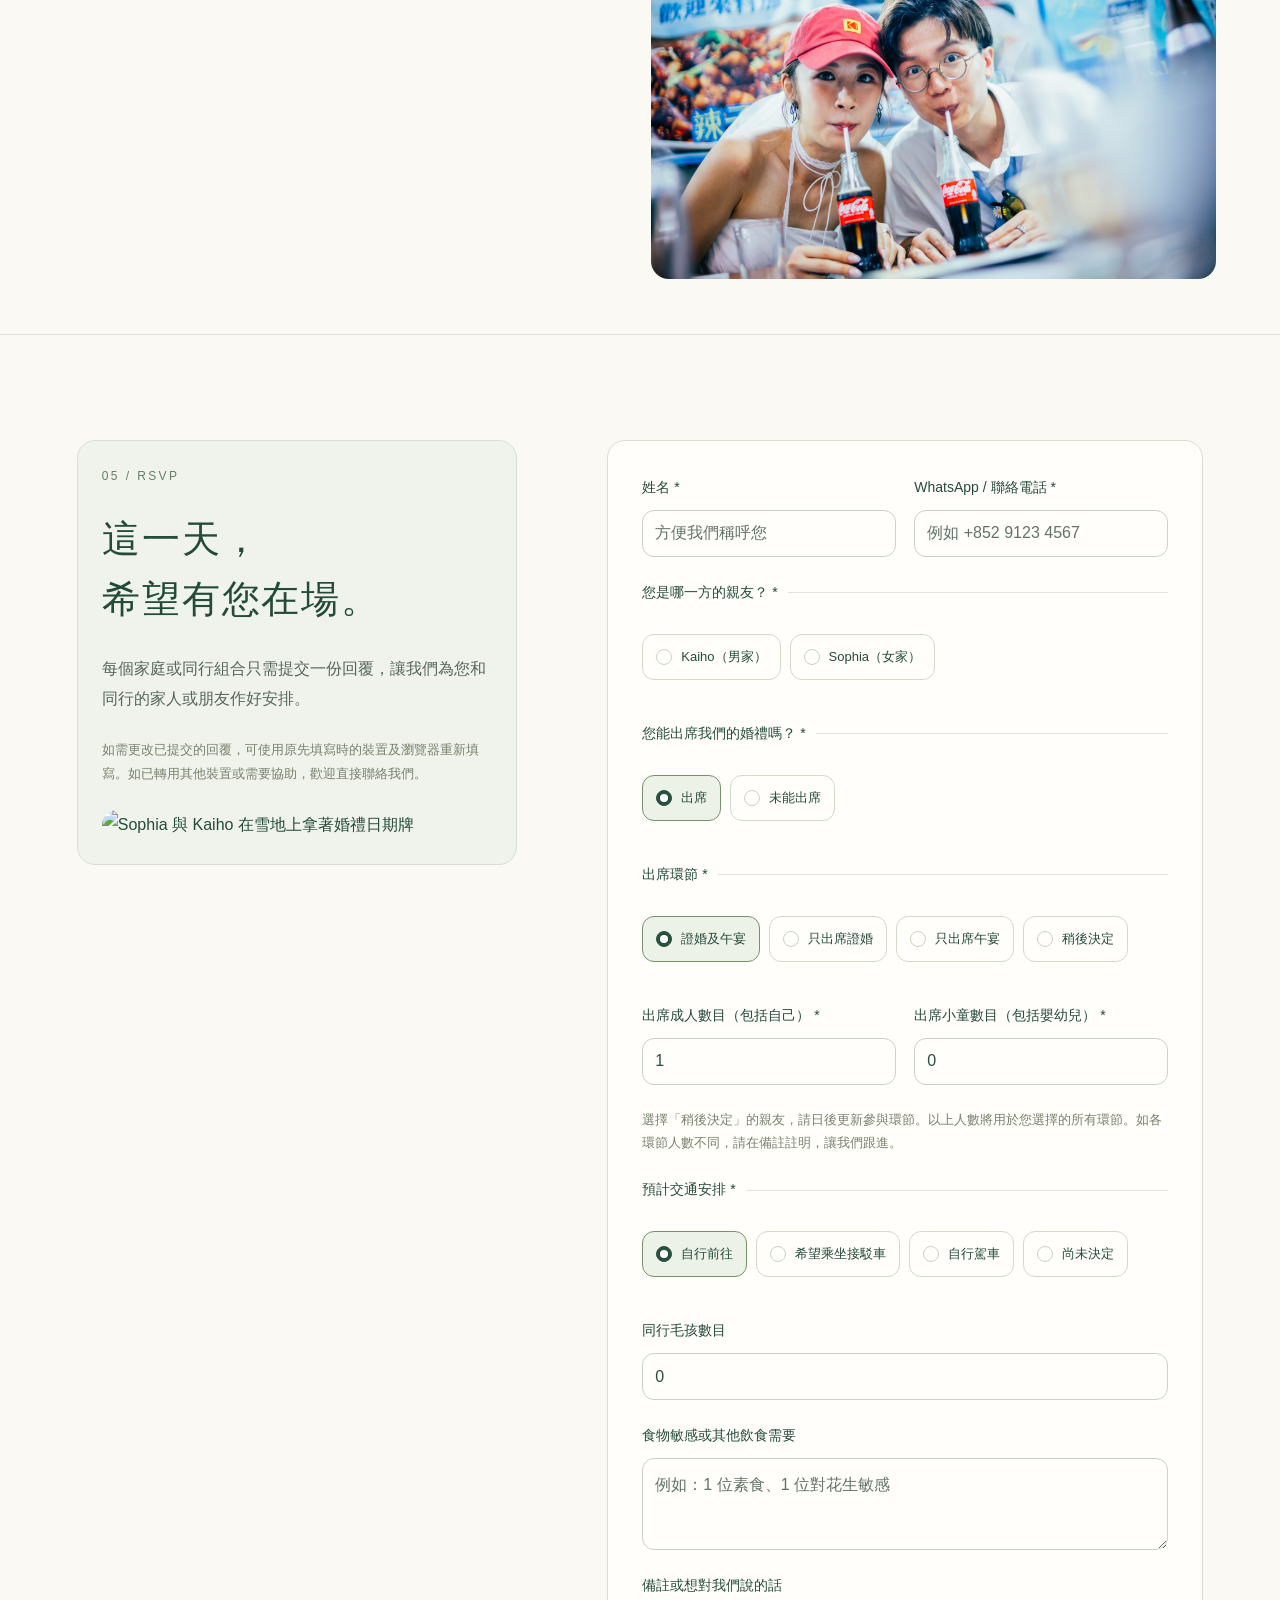
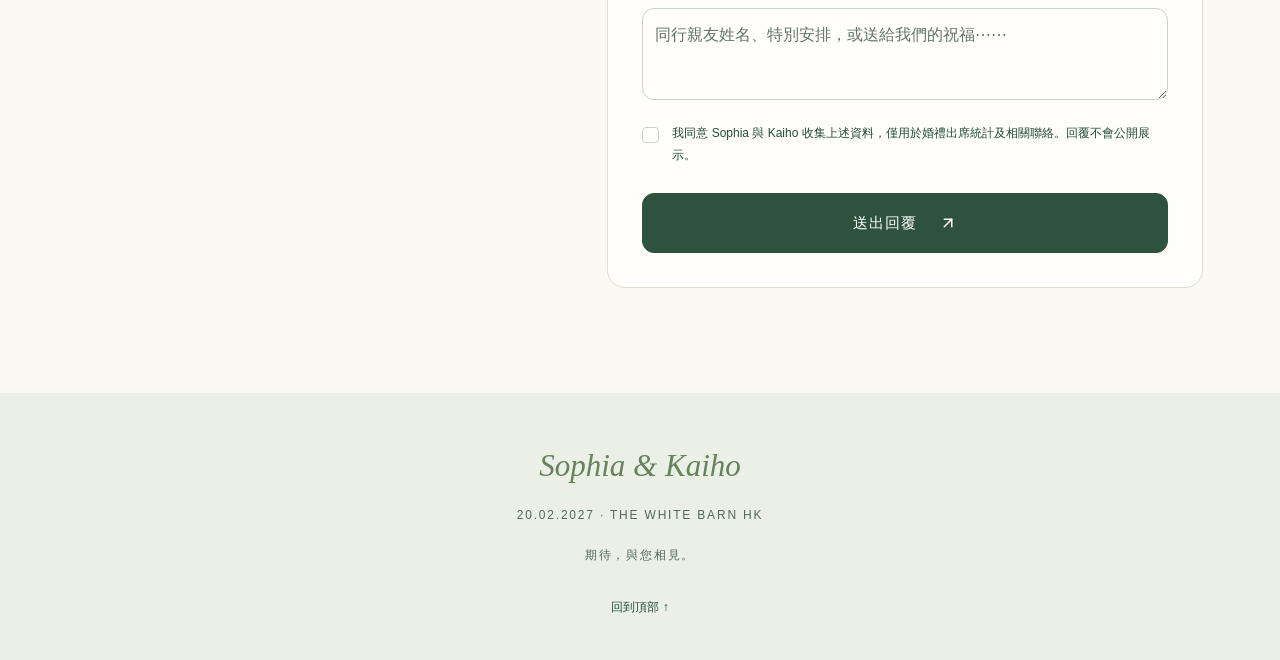
==== commit 54bc6d9b: "Add soft natural attire color palette" ====
--- a/docs/index.html
+++ b/docs/index.html
@@ -1,3 +1,3 @@
-<!doctype html><html lang="zh-Hant"><head><meta charset="UTF-8"><meta name="viewport" content="width=device-width,initial-scale=1"><meta name="theme-color" content="#294f3d"><meta name="robots" content="noindex,nofollow"><title>Sophia & Kaiho｜2027.02.20 婚禮請柬</title><meta name="description" content="從同窗，到一生。2027年2月20日，誠邀您到 The White Barn HK 見證我們的幸福。上午10時簽到、11時草地證婚、12時30分自助午宴。"><meta property="og:type" content="website"><meta property="og:title" content="Sophia & Kaiho · We're getting married!"><meta property="og:description" content="2027.02.20｜The White Barn HK｜誠邀您見證我們的幸福，點此回覆出席。"><meta property="og:image" content="https://yeungkaiho.github.io/sophiakaiho_wedding/images/share-img-227.jpg"><meta property="og:image:type" content="image/jpeg"><meta property="og:image:width" content="1200"><meta property="og:image:height" content="800"><meta property="og:image:alt" content="Sophia 與 Kaiho 在草地上蹲著舉起婚禮日期牌"><meta name="twitter:card" content="summary_large_image"><meta name="twitter:image" content="https://yeungkaiho.github.io/sophiakaiho_wedding/images/share-img-227.jpg"><meta property="og:url" content="https://yeungkaiho.github.io/sophiakaiho_wedding/"><link rel="icon" href="data:image/svg+xml,%3Csvg xmlns='http://www.w3.org/2000/svg' viewBox='0 0 64 64'%3E%3Crect width='64' height='64' rx='32' fill='%23294f3d'/%3E%3Ctext x='32' y='43' text-anchor='middle' fill='white' font-size='36' font-family='Georgia'%3E%26%3C/text%3E%3C/svg%3E">  <script type="module" crossorigin src="./assets/index-Dp6pktlD.js"></script>
-  <link rel="stylesheet" crossorigin href="./assets/index-H_KoySL9.css">
+<!doctype html><html lang="zh-Hant"><head><meta charset="UTF-8"><meta name="viewport" content="width=device-width,initial-scale=1"><meta name="theme-color" content="#294f3d"><meta name="robots" content="noindex,nofollow"><title>Sophia & Kaiho｜2027.02.20 婚禮請柬</title><meta name="description" content="從同窗，到一生。2027年2月20日，誠邀您到 The White Barn HK 見證我們的幸福。上午10時簽到、11時草地證婚、12時30分自助午宴。"><meta property="og:type" content="website"><meta property="og:title" content="Sophia & Kaiho · We're getting married!"><meta property="og:description" content="2027.02.20｜The White Barn HK｜誠邀您見證我們的幸福，點此回覆出席。"><meta property="og:image" content="https://yeungkaiho.github.io/sophiakaiho_wedding/images/share-img-227.jpg"><meta property="og:image:type" content="image/jpeg"><meta property="og:image:width" content="1200"><meta property="og:image:height" content="800"><meta property="og:image:alt" content="Sophia 與 Kaiho 在草地上蹲著舉起婚禮日期牌"><meta name="twitter:card" content="summary_large_image"><meta name="twitter:image" content="https://yeungkaiho.github.io/sophiakaiho_wedding/images/share-img-227.jpg"><meta property="og:url" content="https://yeungkaiho.github.io/sophiakaiho_wedding/"><link rel="icon" href="data:image/svg+xml,%3Csvg xmlns='http://www.w3.org/2000/svg' viewBox='0 0 64 64'%3E%3Crect width='64' height='64' rx='32' fill='%23294f3d'/%3E%3Ctext x='32' y='43' text-anchor='middle' fill='white' font-size='36' font-family='Georgia'%3E%26%3C/text%3E%3C/svg%3E">  <script type="module" crossorigin src="./assets/index-CJO1gpnc.js"></script>
+  <link rel="stylesheet" crossorigin href="./assets/index-HM6bK2sp.css">
 </head><body><div id="root"></div></body></html>
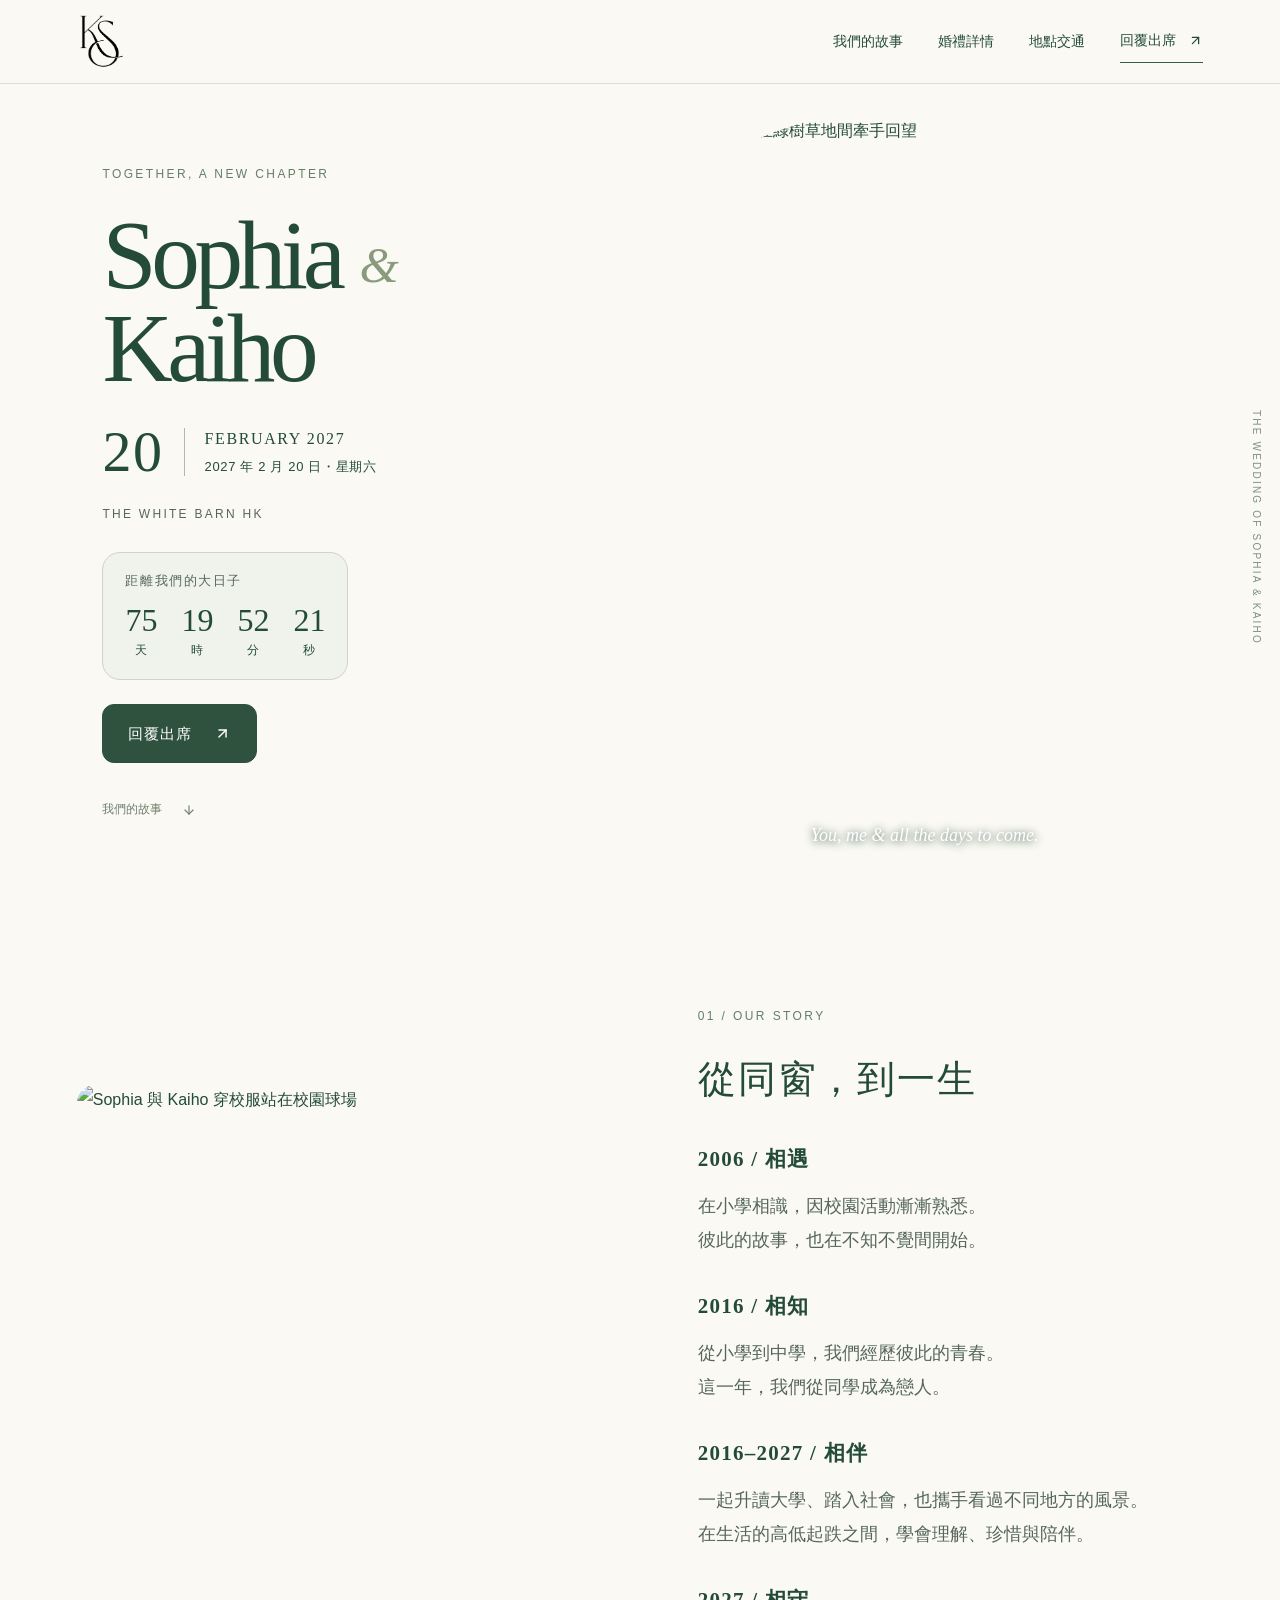
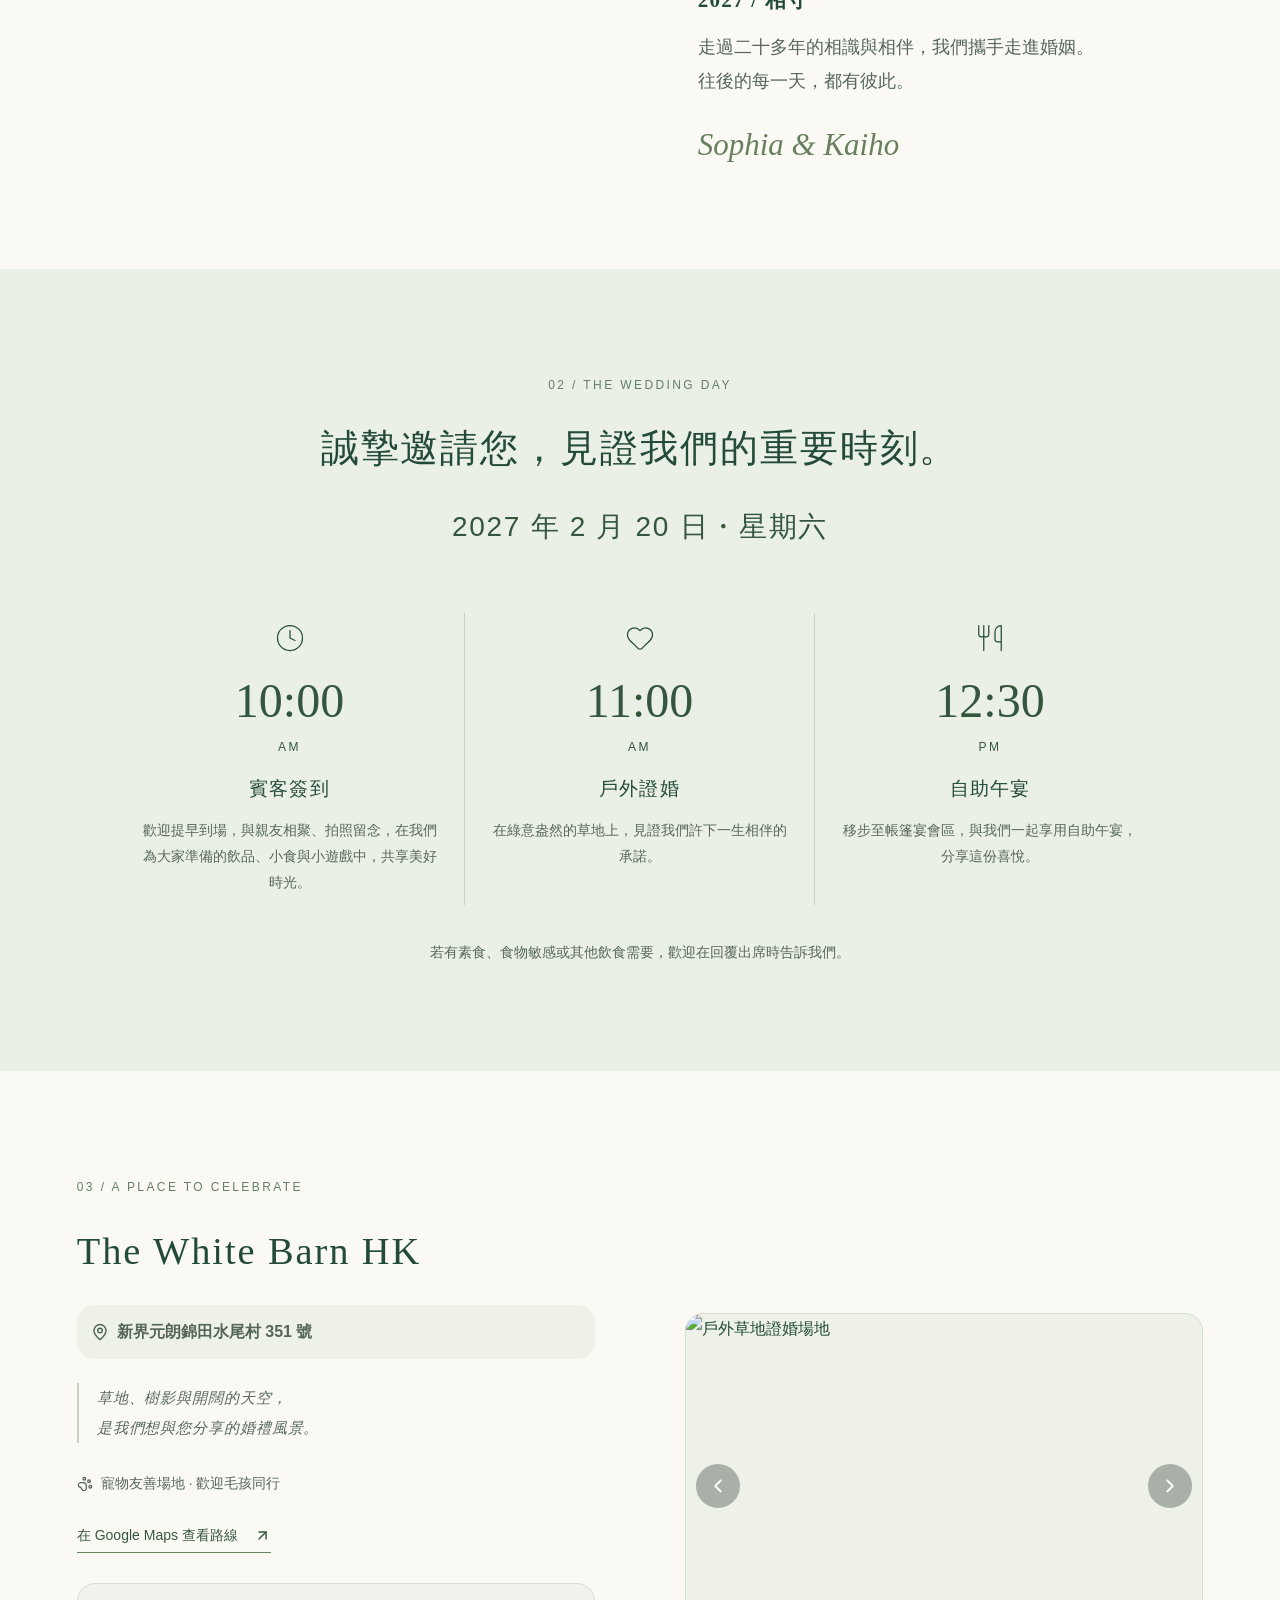
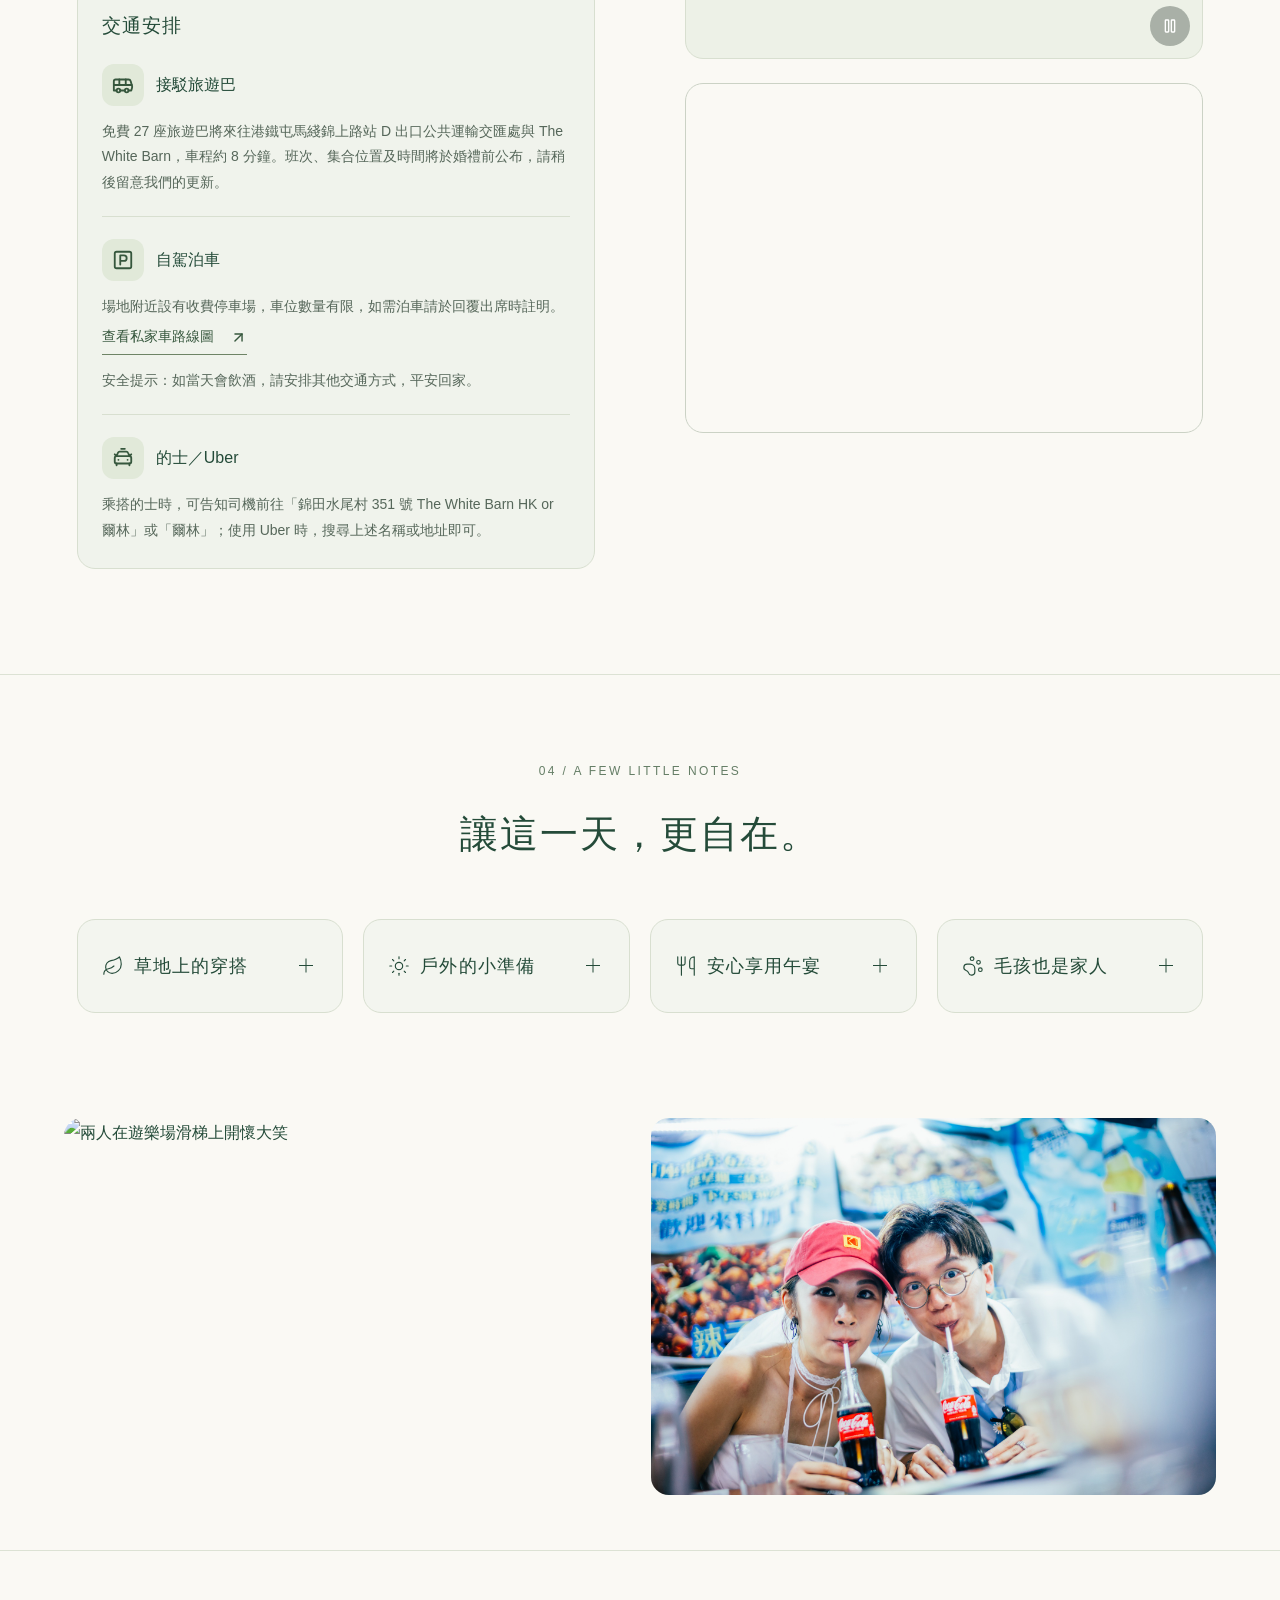
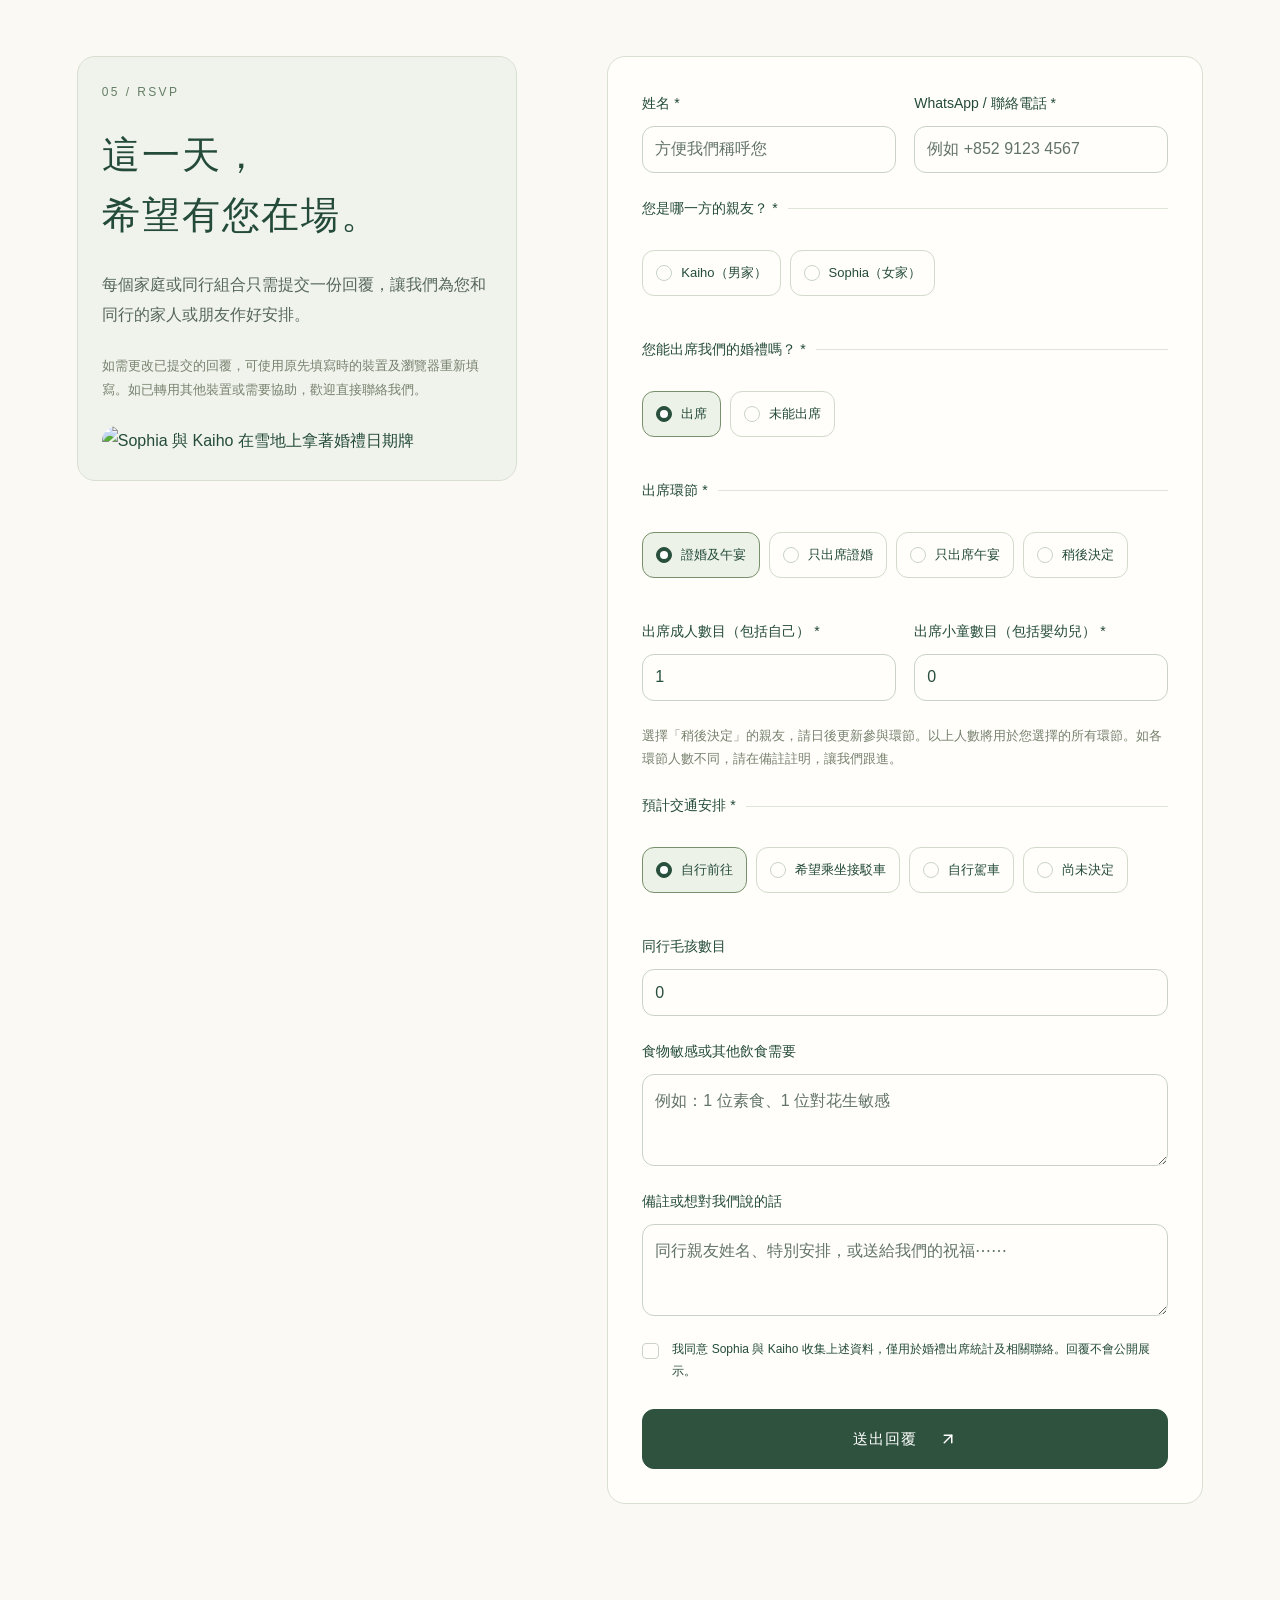
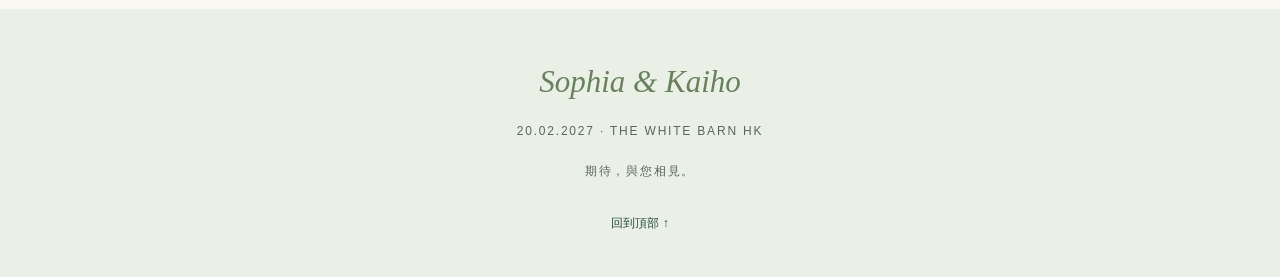
==== commit f41174be: "Make wedding notes collapsible and refine attire palette" ====
--- a/docs/index.html
+++ b/docs/index.html
@@ -1,3 +1,3 @@
-<!doctype html><html lang="zh-Hant"><head><meta charset="UTF-8"><meta name="viewport" content="width=device-width,initial-scale=1"><meta name="theme-color" content="#294f3d"><meta name="robots" content="noindex,nofollow"><title>Sophia & Kaiho｜2027.02.20 婚禮請柬</title><meta name="description" content="從同窗，到一生。2027年2月20日，誠邀您到 The White Barn HK 見證我們的幸福。上午10時簽到、11時草地證婚、12時30分自助午宴。"><meta property="og:type" content="website"><meta property="og:title" content="Sophia & Kaiho · We're getting married!"><meta property="og:description" content="2027.02.20｜The White Barn HK｜誠邀您見證我們的幸福，點此回覆出席。"><meta property="og:image" content="https://yeungkaiho.github.io/sophiakaiho_wedding/images/share-img-227.jpg"><meta property="og:image:type" content="image/jpeg"><meta property="og:image:width" content="1200"><meta property="og:image:height" content="800"><meta property="og:image:alt" content="Sophia 與 Kaiho 在草地上蹲著舉起婚禮日期牌"><meta name="twitter:card" content="summary_large_image"><meta name="twitter:image" content="https://yeungkaiho.github.io/sophiakaiho_wedding/images/share-img-227.jpg"><meta property="og:url" content="https://yeungkaiho.github.io/sophiakaiho_wedding/"><link rel="icon" href="data:image/svg+xml,%3Csvg xmlns='http://www.w3.org/2000/svg' viewBox='0 0 64 64'%3E%3Crect width='64' height='64' rx='32' fill='%23294f3d'/%3E%3Ctext x='32' y='43' text-anchor='middle' fill='white' font-size='36' font-family='Georgia'%3E%26%3C/text%3E%3C/svg%3E">  <script type="module" crossorigin src="./assets/index-CJO1gpnc.js"></script>
-  <link rel="stylesheet" crossorigin href="./assets/index-HM6bK2sp.css">
+<!doctype html><html lang="zh-Hant"><head><meta charset="UTF-8"><meta name="viewport" content="width=device-width,initial-scale=1"><meta name="theme-color" content="#294f3d"><meta name="robots" content="noindex,nofollow"><title>Sophia & Kaiho｜2027.02.20 婚禮請柬</title><meta name="description" content="從同窗，到一生。2027年2月20日，誠邀您到 The White Barn HK 見證我們的幸福。上午10時簽到、11時草地證婚、12時30分自助午宴。"><meta property="og:type" content="website"><meta property="og:title" content="Sophia & Kaiho · We're getting married!"><meta property="og:description" content="2027.02.20｜The White Barn HK｜誠邀您見證我們的幸福，點此回覆出席。"><meta property="og:image" content="https://yeungkaiho.github.io/sophiakaiho_wedding/images/share-img-227.jpg"><meta property="og:image:type" content="image/jpeg"><meta property="og:image:width" content="1200"><meta property="og:image:height" content="800"><meta property="og:image:alt" content="Sophia 與 Kaiho 在草地上蹲著舉起婚禮日期牌"><meta name="twitter:card" content="summary_large_image"><meta name="twitter:image" content="https://yeungkaiho.github.io/sophiakaiho_wedding/images/share-img-227.jpg"><meta property="og:url" content="https://yeungkaiho.github.io/sophiakaiho_wedding/"><link rel="icon" href="data:image/svg+xml,%3Csvg xmlns='http://www.w3.org/2000/svg' viewBox='0 0 64 64'%3E%3Crect width='64' height='64' rx='32' fill='%23294f3d'/%3E%3Ctext x='32' y='43' text-anchor='middle' fill='white' font-size='36' font-family='Georgia'%3E%26%3C/text%3E%3C/svg%3E">  <script type="module" crossorigin src="./assets/index-BJ0CqL9k.js"></script>
+  <link rel="stylesheet" crossorigin href="./assets/index-DNeZix_y.css">
 </head><body><div id="root"></div></body></html>
